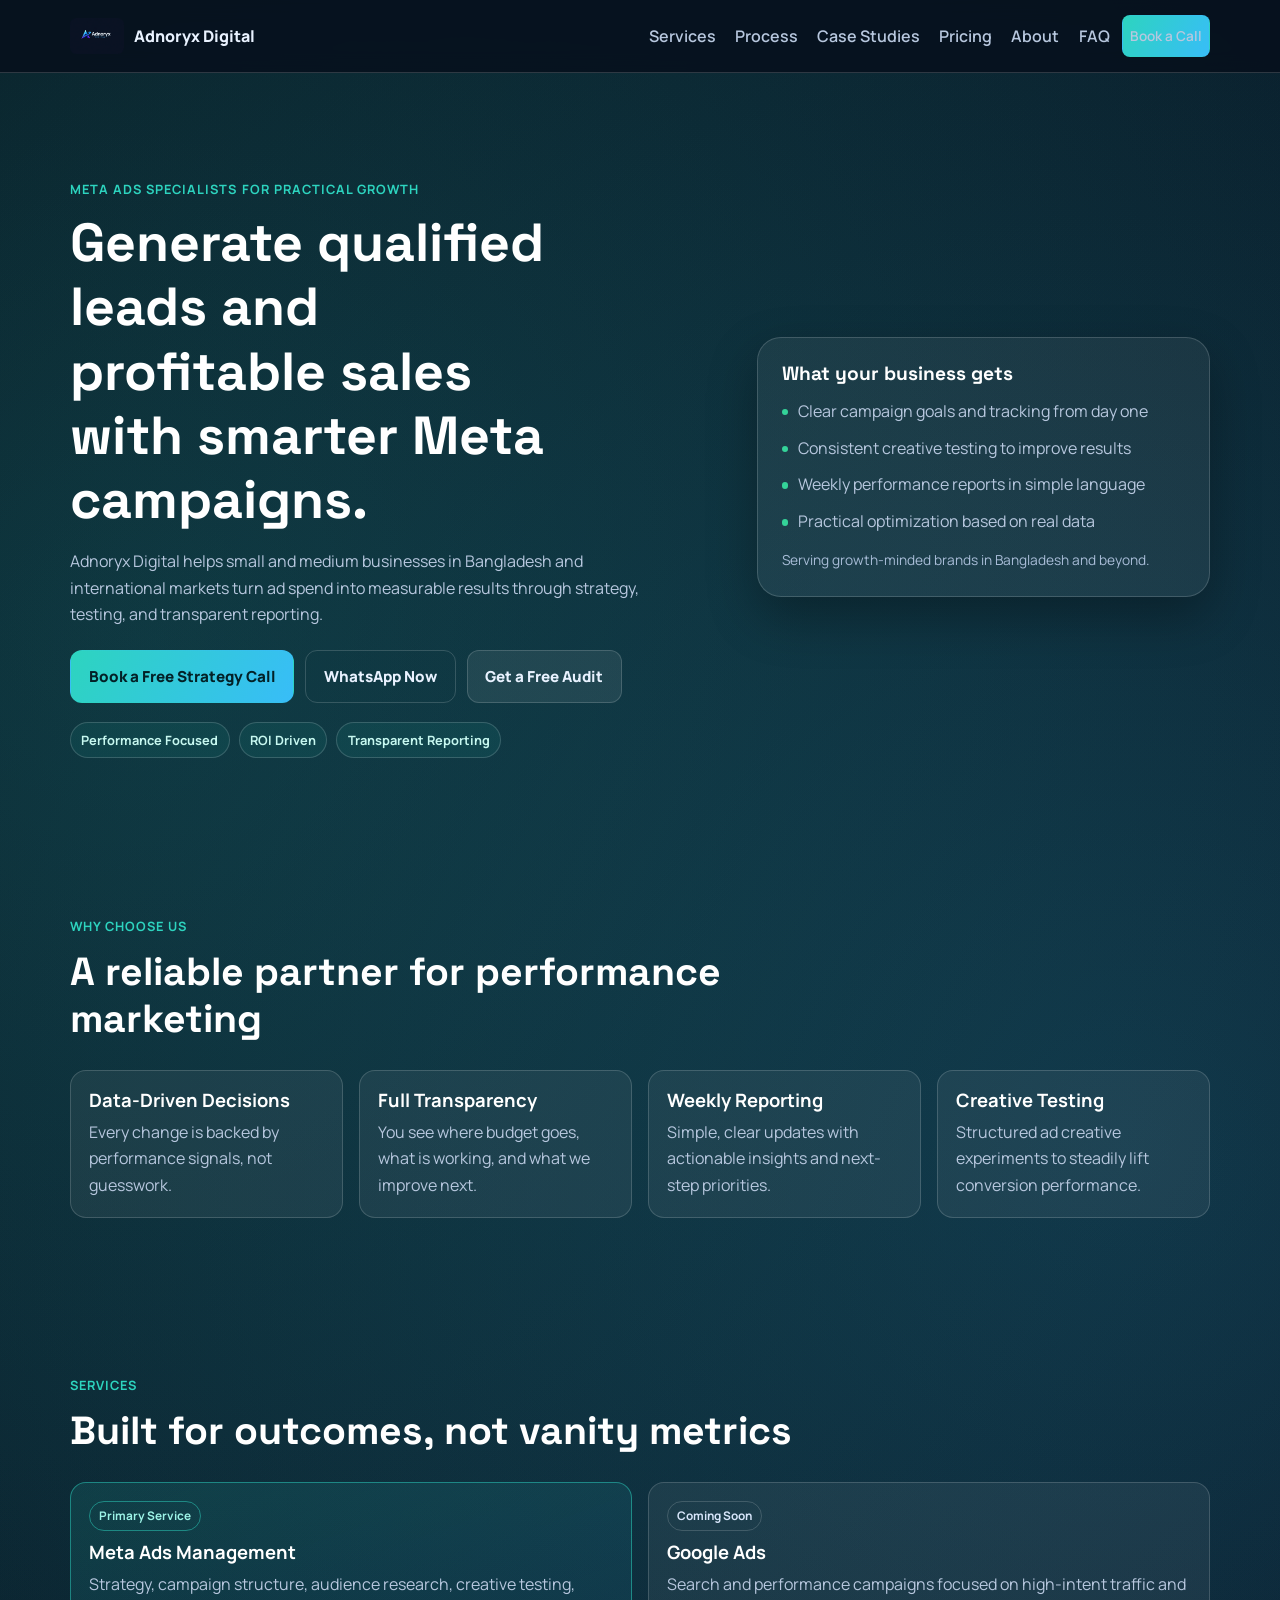
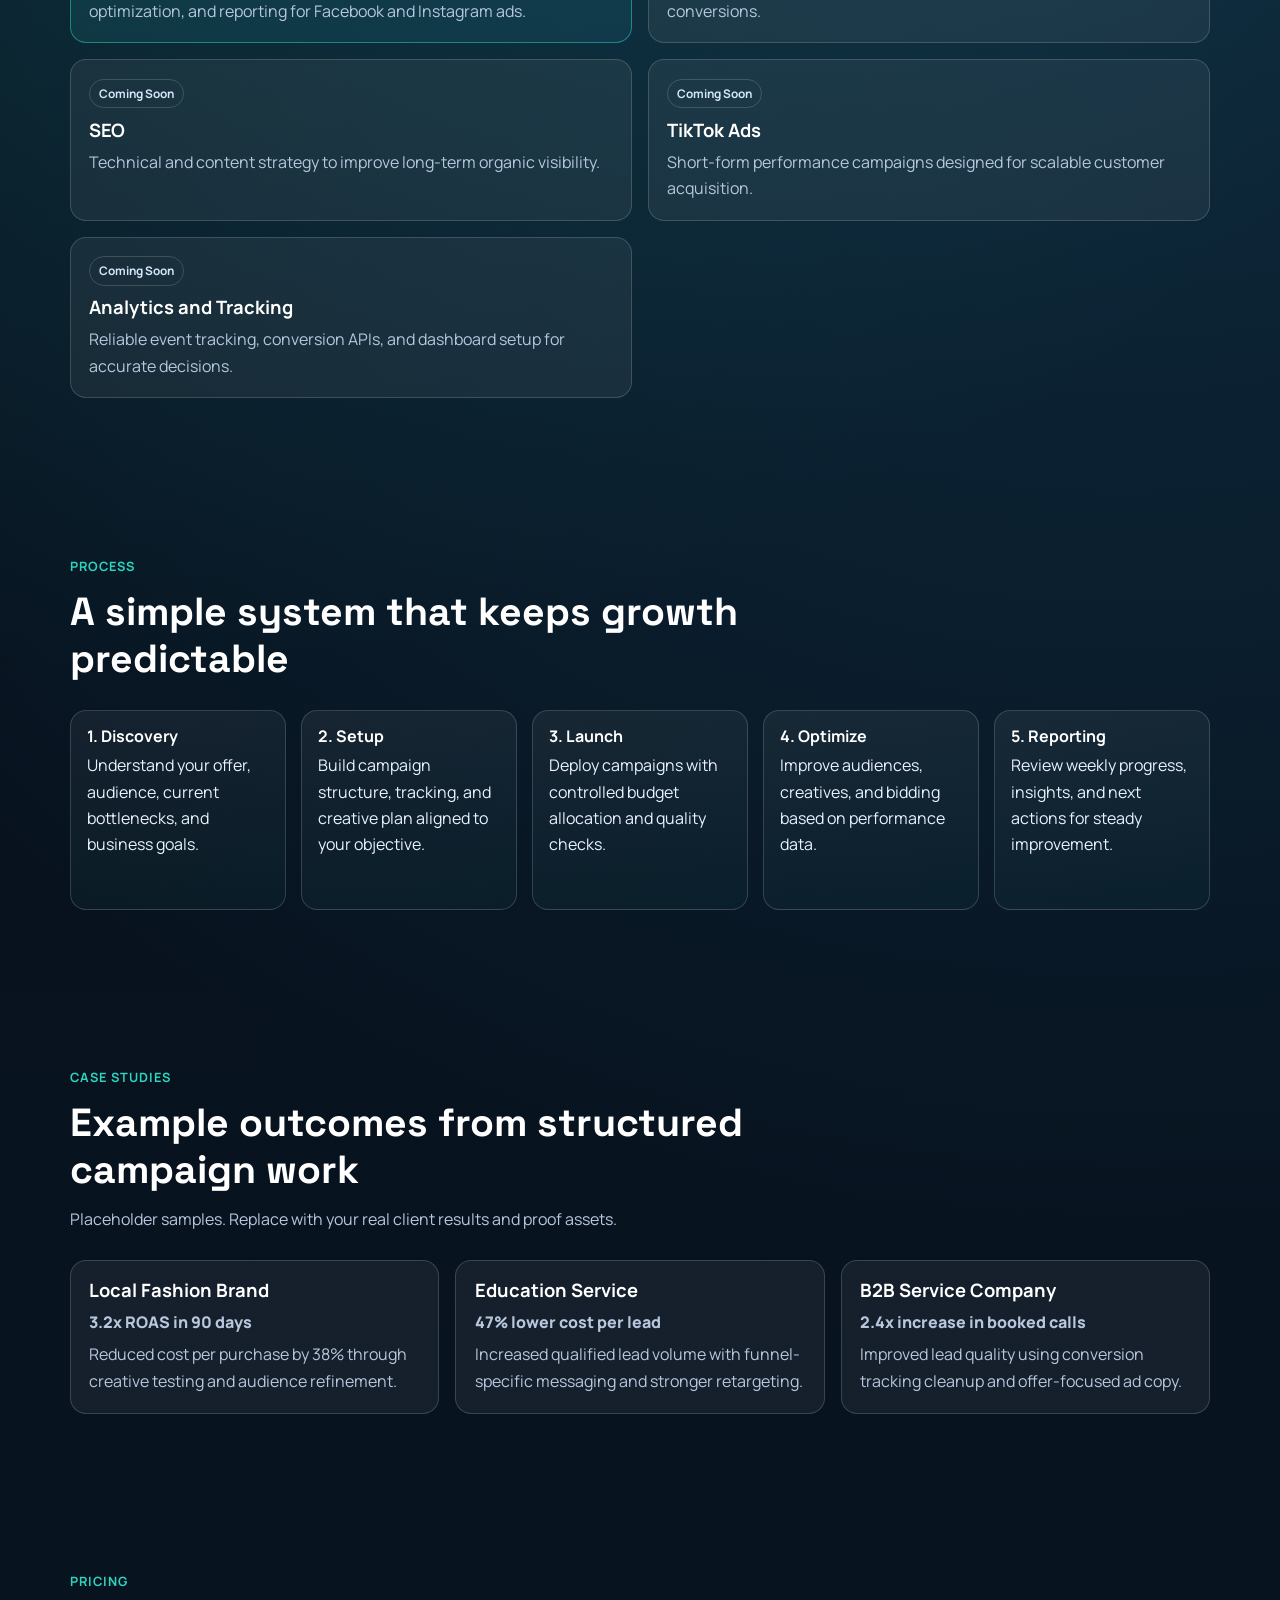
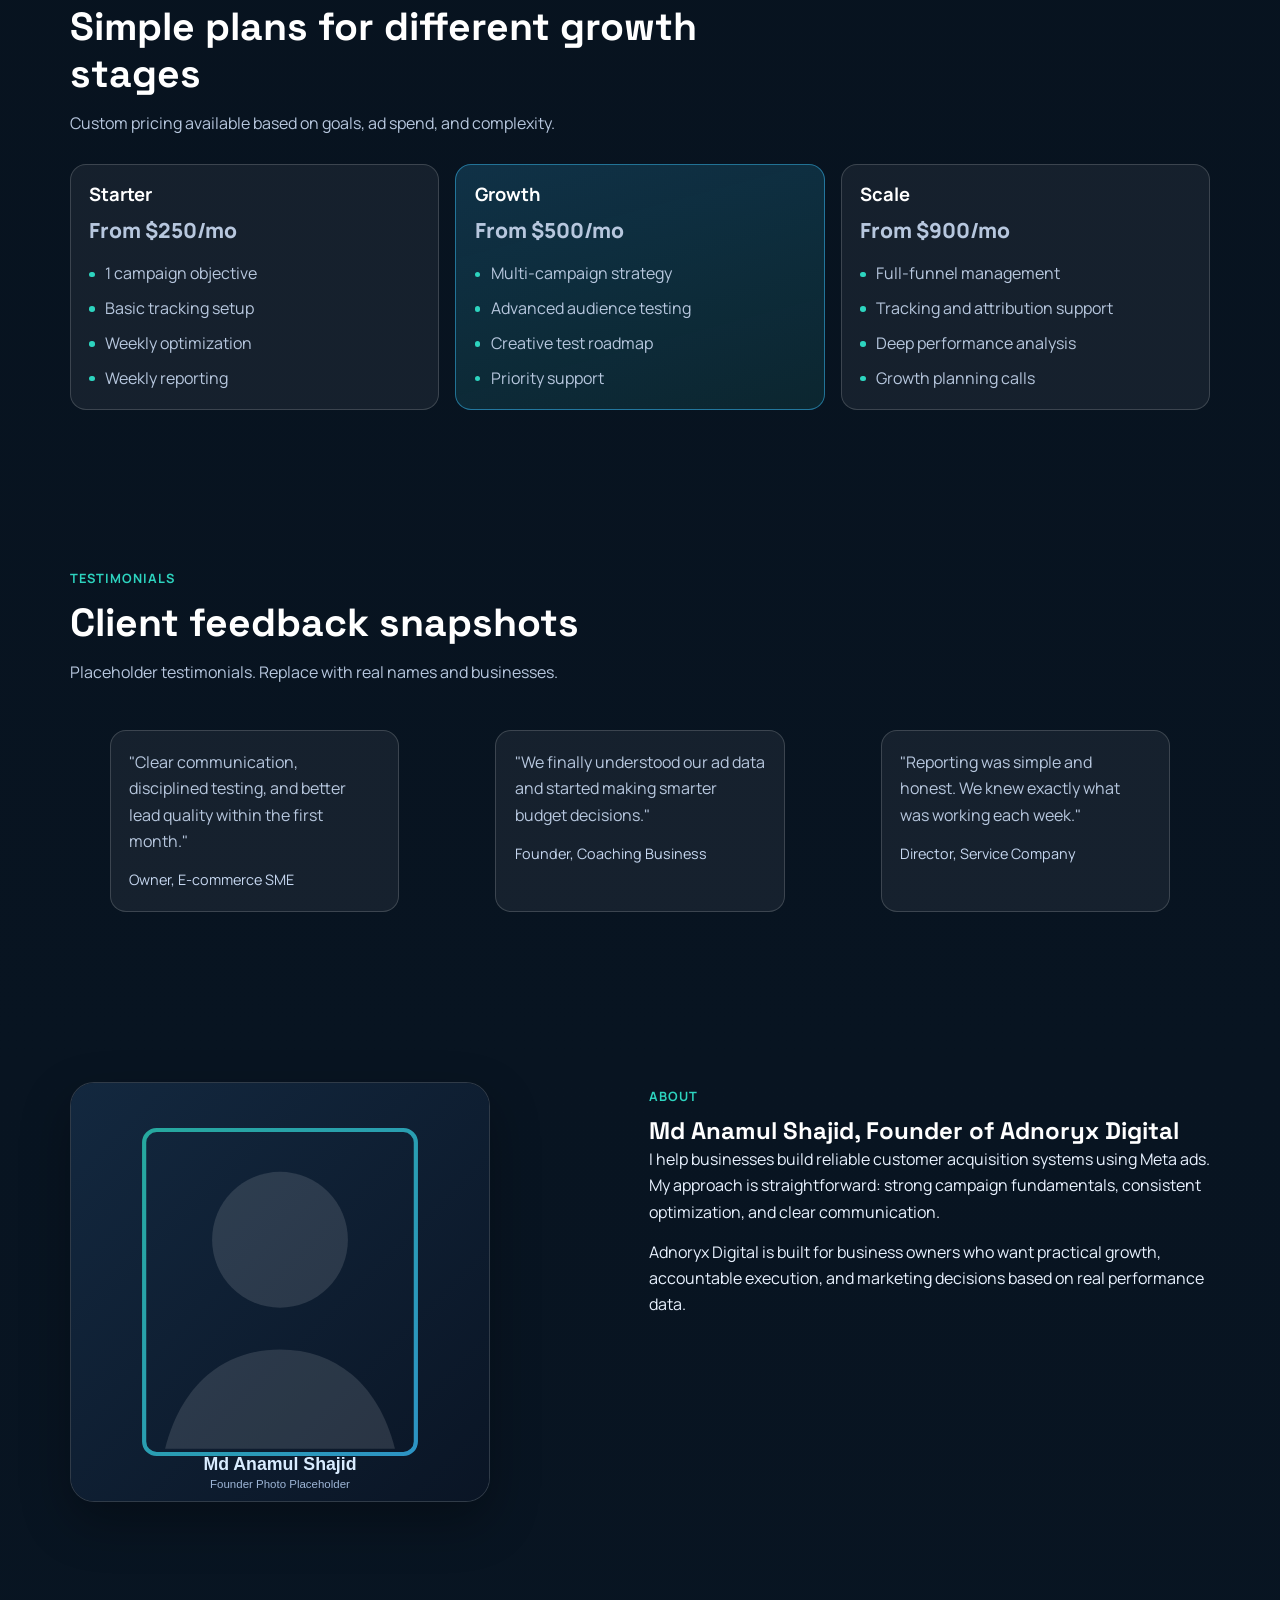
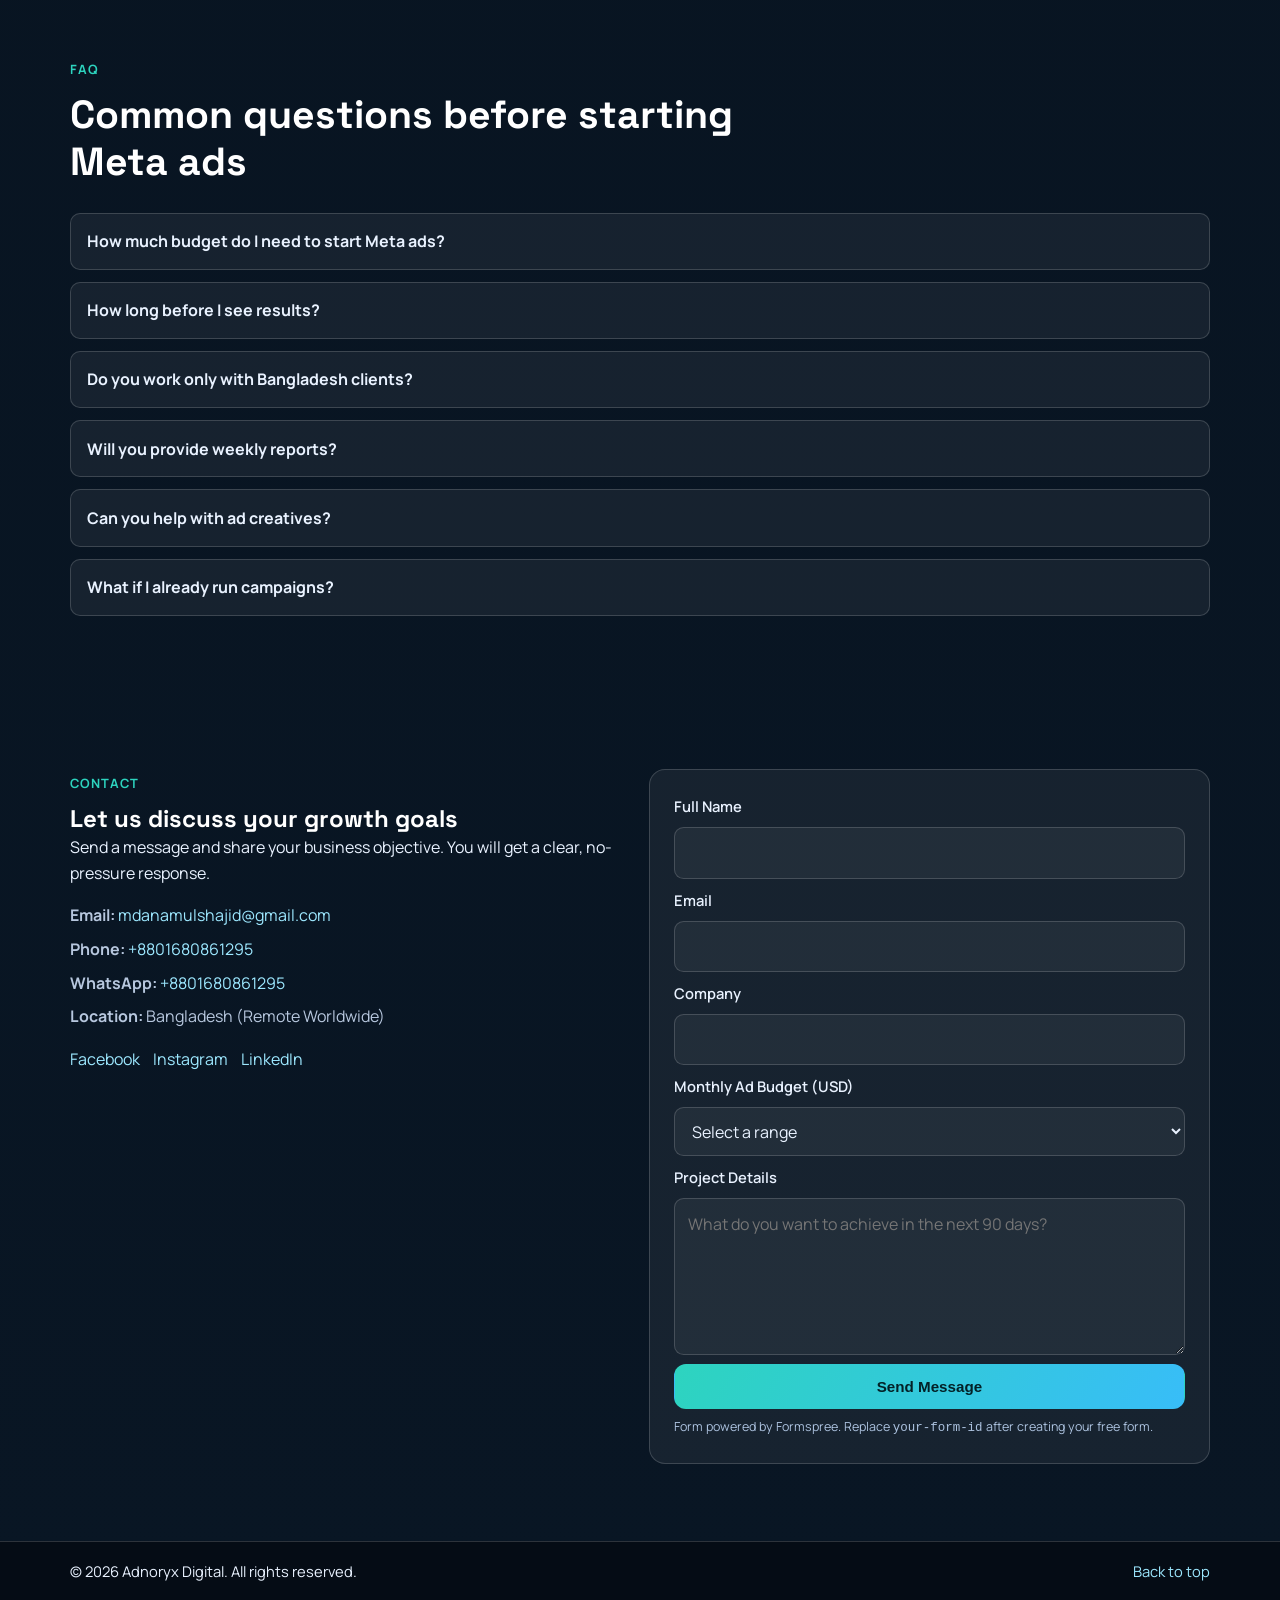
==== docs/index.html @ 858858f7 "Publish updated site in docs for GitHub Pages" ====
﻿<!doctype html>
<html lang="en">
<head>
  <meta charset="UTF-8" />
  <meta name="viewport" content="width=device-width, initial-scale=1.0" />
  <title>Adnoryx Digital | Meta Ads Agency for Leads and Sales</title>
  <meta name="description" content="Adnoryx Digital helps businesses in Bangladesh and worldwide grow with data-driven Meta ads, clear reporting, and practical growth strategy." />
  <meta name="keywords" content="Meta Ads agency, Facebook ads, Instagram ads, digital marketing Bangladesh, lead generation" />
  <meta name="author" content="Md Anamul Shajid" />
  <meta name="theme-color" content="#0f172a" />

  <link rel="canonical" href="https://your-username.github.io/adnoryx-digital/" />
  <link rel="icon" type="image/svg+xml" href="assets/favicon.svg" />
  <link rel="manifest" href="site.webmanifest" />

  <meta property="og:type" content="website" />
  <meta property="og:title" content="Adnoryx Digital | Meta Ads Agency for Leads and Sales" />
  <meta property="og:description" content="Scale your business with high-intent Meta ad campaigns, creative testing, and transparent weekly reporting." />
  <meta property="og:url" content="https://your-username.github.io/adnoryx-digital/" />
  <meta property="og:image" content="https://your-username.github.io/adnoryx-digital/assets/og-image.svg" />

  <meta name="twitter:card" content="summary_large_image" />
  <meta name="twitter:title" content="Adnoryx Digital | Meta Ads Agency" />
  <meta name="twitter:description" content="Meta ads that focus on qualified leads, better ROI, and measurable growth." />
  <meta name="twitter:image" content="https://your-username.github.io/adnoryx-digital/assets/og-image.svg" />

  <link rel="preconnect" href="https://fonts.googleapis.com" />
  <link rel="preconnect" href="https://fonts.gstatic.com" crossorigin />
  <link href="https://fonts.googleapis.com/css2?family=Manrope:wght@400;500;600;700;800&family=Space+Grotesk:wght@600;700&display=swap" rel="stylesheet" />
  <link rel="stylesheet" href="styles.css" />

  <!-- Meta Pixel placeholder: replace PIXEL_ID and uncomment.
  <script>
    !function(f,b,e,v,n,t,s)
    {if(f.fbq)return;n=f.fbq=function(){n.callMethod?
    n.callMethod.apply(n,arguments):n.queue.push(arguments)};
    if(!f._fbq)f._fbq=n;n.push=n;n.loaded=!0;n.version='2.0';
    n.queue=[];t=b.createElement(e);t.async=!0;
    t.src=v;s=b.getElementsByTagName(e)[0];
    s.parentNode.insertBefore(t,s)}(window, document,'script',
    'https://connect.facebook.net/en_US/fbevents.js');
    fbq('init', 'PIXEL_ID');
    fbq('track', 'PageView');
  </script>
  -->

  <!-- Google Analytics placeholder: replace G-XXXXXXX and uncomment.
  <script async src="https://www.googletagmanager.com/gtag/js?id=G-XXXXXXX"></script>
  <script>
    window.dataLayer = window.dataLayer || [];
    function gtag(){dataLayer.push(arguments);}
    gtag('js', new Date());
    gtag('config', 'G-XXXXXXX');
  </script>
  -->

  <script type="application/ld+json">
    {
      "@context": "https://schema.org",
      "@type": "Organization",
      "name": "Adnoryx Digital",
      "url": "https://your-username.github.io/adnoryx-digital/",
      "founder": "Md Anamul Shajid",
      "description": "Performance-focused digital marketing agency specializing in Meta ads.",
      "email": "mdanamulshajid@gmail.com",
      "telephone": "+8801680861295",
      "sameAs": [
        "https://www.facebook.com/",
        "https://www.linkedin.com/",
        "https://www.instagram.com/"
      ]
    }
  </script>
</head>
<body>
  <!-- Meta Pixel noscript placeholder
  <noscript>
    <img height="1" width="1" style="display:none" src="https://www.facebook.com/tr?id=PIXEL_ID&ev=PageView&noscript=1" alt="" />
  </noscript>
  -->

  <a class="skip-link" href="#home">Skip to main content</a>

  <header class="site-header" id="top">
    <div class="container nav-wrap">
      <a class="logo" href="#home" aria-label="Adnoryx Digital home">
        <img src="assets/adnoryx-logo.png" width="140" height="44" alt="Adnoryx Digital logo" />
        <span class="logo-text">Adnoryx Digital</span>
      </a>

      <button class="nav-toggle" aria-expanded="false" aria-controls="primary-nav" aria-label="Open navigation">
        <span></span><span></span><span></span>
      </button>

      <nav id="primary-nav" class="primary-nav" aria-label="Primary navigation">
        <a href="#services">Services</a>
        <a href="#process">Process</a>
        <a href="#case-studies">Case Studies</a>
        <a href="#pricing">Pricing</a>
        <a href="#about">About</a>
        <a href="#faq">FAQ</a>
        <a href="#contact" class="btn btn-small">Book a Call</a>
      </nav>
    </div>
  </header>

  <main id="home">
    <section class="hero section">
      <div class="container hero-grid">
        <div class="hero-content reveal">
          <p class="eyebrow">Meta Ads Specialists for Practical Growth</p>
          <h1>Generate qualified leads and profitable sales with smarter Meta campaigns.</h1>
          <p class="hero-text">
            Adnoryx Digital helps small and medium businesses in Bangladesh and international markets
            turn ad spend into measurable results through strategy, testing, and transparent reporting.
          </p>
          <div class="cta-group">
            <a href="#contact" class="btn">Book a Free Strategy Call</a>
            <a href="https://wa.me/8801680861295" target="_blank" rel="noopener" class="btn btn-outline">WhatsApp Now</a>
            <a href="#contact" class="btn btn-ghost">Get a Free Audit</a>
          </div>
          <div class="chips" aria-label="Trust badges">
            <span class="chip">Performance Focused</span>
            <span class="chip">ROI Driven</span>
            <span class="chip">Transparent Reporting</span>
          </div>
        </div>

        <aside class="hero-panel reveal" aria-label="Quick results snapshot">
          <h2>What your business gets</h2>
          <ul>
            <li>Clear campaign goals and tracking from day one</li>
            <li>Consistent creative testing to improve results</li>
            <li>Weekly performance reports in simple language</li>
            <li>Practical optimization based on real data</li>
          </ul>
          <p class="panel-note">Serving growth-minded brands in Bangladesh and beyond.</p>
        </aside>
      </div>
    </section>

    <section class="section" aria-labelledby="why-choose-heading">
      <div class="container">
        <div class="section-head reveal">
          <p class="eyebrow">Why choose us</p>
          <h2 id="why-choose-heading">A reliable partner for performance marketing</h2>
        </div>
        <div class="card-grid four">
          <article class="card reveal">
            <h3>Data-Driven Decisions</h3>
            <p>Every change is backed by performance signals, not guesswork.</p>
          </article>
          <article class="card reveal">
            <h3>Full Transparency</h3>
            <p>You see where budget goes, what is working, and what we improve next.</p>
          </article>
          <article class="card reveal">
            <h3>Weekly Reporting</h3>
            <p>Simple, clear updates with actionable insights and next-step priorities.</p>
          </article>
          <article class="card reveal">
            <h3>Creative Testing</h3>
            <p>Structured ad creative experiments to steadily lift conversion performance.</p>
          </article>
        </div>
      </div>
    </section>

    <section class="section" id="services" aria-labelledby="services-heading">
      <div class="container">
        <div class="section-head reveal">
          <p class="eyebrow">Services</p>
          <h2 id="services-heading">Built for outcomes, not vanity metrics</h2>
        </div>
        <div class="card-grid">
          <article class="card feature reveal">
            <span class="tag">Primary Service</span>
            <h3>Meta Ads Management</h3>
            <p>Strategy, campaign structure, audience research, creative testing, optimization, and reporting for Facebook and Instagram ads.</p>
          </article>
          <article class="card reveal">
            <span class="tag tag-muted">Coming Soon</span>
            <h3>Google Ads</h3>
            <p>Search and performance campaigns focused on high-intent traffic and conversions.</p>
          </article>
          <article class="card reveal">
            <span class="tag tag-muted">Coming Soon</span>
            <h3>SEO</h3>
            <p>Technical and content strategy to improve long-term organic visibility.</p>
          </article>
          <article class="card reveal">
            <span class="tag tag-muted">Coming Soon</span>
            <h3>TikTok Ads</h3>
            <p>Short-form performance campaigns designed for scalable customer acquisition.</p>
          </article>
          <article class="card reveal">
            <span class="tag tag-muted">Coming Soon</span>
            <h3>Analytics and Tracking</h3>
            <p>Reliable event tracking, conversion APIs, and dashboard setup for accurate decisions.</p>
          </article>
        </div>
      </div>
    </section>

    <section class="section" id="process" aria-labelledby="process-heading">
      <div class="container">
        <div class="section-head reveal">
          <p class="eyebrow">Process</p>
          <h2 id="process-heading">A simple system that keeps growth predictable</h2>
        </div>
        <ol class="process-list">
          <li class="process-item reveal">
            <h3>1. Discovery</h3>
            <p>Understand your offer, audience, current bottlenecks, and business goals.</p>
          </li>
          <li class="process-item reveal">
            <h3>2. Setup</h3>
            <p>Build campaign structure, tracking, and creative plan aligned to your objective.</p>
          </li>
          <li class="process-item reveal">
            <h3>3. Launch</h3>
            <p>Deploy campaigns with controlled budget allocation and quality checks.</p>
          </li>
          <li class="process-item reveal">
            <h3>4. Optimize</h3>
            <p>Improve audiences, creatives, and bidding based on performance data.</p>
          </li>
          <li class="process-item reveal">
            <h3>5. Reporting</h3>
            <p>Review weekly progress, insights, and next actions for steady improvement.</p>
          </li>
        </ol>
      </div>
    </section>

    <section class="section" id="case-studies" aria-labelledby="case-studies-heading">
      <div class="container">
        <div class="section-head reveal">
          <p class="eyebrow">Case Studies</p>
          <h2 id="case-studies-heading">Example outcomes from structured campaign work</h2>
          <p class="muted">Placeholder samples. Replace with your real client results and proof assets.</p>
        </div>
        <div class="card-grid three">
          <article class="card reveal">
            <h3>Local Fashion Brand</h3>
            <p class="metric">3.2x ROAS in 90 days</p>
            <p>Reduced cost per purchase by 38% through creative testing and audience refinement.</p>
          </article>
          <article class="card reveal">
            <h3>Education Service</h3>
            <p class="metric">47% lower cost per lead</p>
            <p>Increased qualified lead volume with funnel-specific messaging and stronger retargeting.</p>
          </article>
          <article class="card reveal">
            <h3>B2B Service Company</h3>
            <p class="metric">2.4x increase in booked calls</p>
            <p>Improved lead quality using conversion tracking cleanup and offer-focused ad copy.</p>
          </article>
        </div>
      </div>
    </section>

    <section class="section" id="pricing" aria-labelledby="pricing-heading">
      <div class="container">
        <div class="section-head reveal">
          <p class="eyebrow">Pricing</p>
          <h2 id="pricing-heading">Simple plans for different growth stages</h2>
          <p class="muted">Custom pricing available based on goals, ad spend, and complexity.</p>
        </div>
        <div class="card-grid three">
          <article class="card pricing reveal">
            <h3>Starter</h3>
            <p class="price">From $250/mo</p>
            <ul>
              <li>1 campaign objective</li>
              <li>Basic tracking setup</li>
              <li>Weekly optimization</li>
              <li>Weekly reporting</li>
            </ul>
          </article>
          <article class="card pricing featured reveal">
            <h3>Growth</h3>
            <p class="price">From $500/mo</p>
            <ul>
              <li>Multi-campaign strategy</li>
              <li>Advanced audience testing</li>
              <li>Creative test roadmap</li>
              <li>Priority support</li>
            </ul>
          </article>
          <article class="card pricing reveal">
            <h3>Scale</h3>
            <p class="price">From $900/mo</p>
            <ul>
              <li>Full-funnel management</li>
              <li>Tracking and attribution support</li>
              <li>Deep performance analysis</li>
              <li>Growth planning calls</li>
            </ul>
          </article>
        </div>
      </div>
    </section>

    <section class="section" aria-labelledby="testimonials-heading">
      <div class="container">
        <div class="section-head reveal">
          <p class="eyebrow">Testimonials</p>
          <h2 id="testimonials-heading">Client feedback snapshots</h2>
          <p class="muted">Placeholder testimonials. Replace with real names and businesses.</p>
        </div>
        <div class="card-grid three">
          <blockquote class="card reveal quote">
            <p>"Clear communication, disciplined testing, and better lead quality within the first month."</p>
            <cite>Owner, E-commerce SME</cite>
          </blockquote>
          <blockquote class="card reveal quote">
            <p>"We finally understood our ad data and started making smarter budget decisions."</p>
            <cite>Founder, Coaching Business</cite>
          </blockquote>
          <blockquote class="card reveal quote">
            <p>"Reporting was simple and honest. We knew exactly what was working each week."</p>
            <cite>Director, Service Company</cite>
          </blockquote>
        </div>
      </div>
    </section>

    <section class="section" id="about" aria-labelledby="about-heading">
      <div class="container about-grid">
        <div class="about-image reveal">
          <img src="assets/founder-placeholder.svg" width="420" height="420" loading="lazy" alt="Photo placeholder for Md Anamul Shajid" />
        </div>
        <div class="about-content reveal">
          <p class="eyebrow">About</p>
          <h2 id="about-heading">Md Anamul Shajid, Founder of Adnoryx Digital</h2>
          <p>
            I help businesses build reliable customer acquisition systems using Meta ads. My approach is straightforward:
            strong campaign fundamentals, consistent optimization, and clear communication.
          </p>
          <p>
            Adnoryx Digital is built for business owners who want practical growth, accountable execution,
            and marketing decisions based on real performance data.
          </p>
        </div>
      </div>
    </section>

    <section class="section" id="faq" aria-labelledby="faq-heading">
      <div class="container">
        <div class="section-head reveal">
          <p class="eyebrow">FAQ</p>
          <h2 id="faq-heading">Common questions before starting Meta ads</h2>
        </div>
        <div class="faq-list">
          <details class="faq-item reveal">
            <summary>How much budget do I need to start Meta ads?</summary>
            <p>Many businesses start with $300 to $1,000 per month in ad spend. The right budget depends on your market, goal, and funnel quality.</p>
          </details>
          <details class="faq-item reveal">
            <summary>How long before I see results?</summary>
            <p>You can see early performance signals within the first 2 to 4 weeks. Stronger, more stable results usually build over 60 to 90 days.</p>
          </details>
          <details class="faq-item reveal">
            <summary>Do you work only with Bangladesh clients?</summary>
            <p>No. We support both Bangladesh-based businesses and international clients with remote collaboration.</p>
          </details>
          <details class="faq-item reveal">
            <summary>Will you provide weekly reports?</summary>
            <p>Yes. You receive weekly updates with KPI trends, insights, and next actions in simple language.</p>
          </details>
          <details class="faq-item reveal">
            <summary>Can you help with ad creatives?</summary>
            <p>Yes. We provide creative direction, test plans, and messaging guidance to improve conversion performance.</p>
          </details>
          <details class="faq-item reveal">
            <summary>What if I already run campaigns?</summary>
            <p>We can audit your current account, identify waste, and improve structure, tracking, and optimization workflow.</p>
          </details>
        </div>
      </div>
    </section>

    <section class="section" id="contact" aria-labelledby="contact-heading">
      <div class="container contact-grid">
        <div class="contact-info reveal">
          <p class="eyebrow">Contact</p>
          <h2 id="contact-heading">Let us discuss your growth goals</h2>
          <p>Send a message and share your business objective. You will get a clear, no-pressure response.</p>

          <ul class="contact-list">
            <li><strong>Email:</strong> <a href="mailto:mdanamulshajid@gmail.com">mdanamulshajid@gmail.com</a></li>
            <li><strong>Phone:</strong> <a href="tel:+8801680861295">+8801680861295</a></li>
            <li><strong>WhatsApp:</strong> <a href="https://wa.me/8801680861295" target="_blank" rel="noopener">+8801680861295</a></li>
            <li><strong>Location:</strong> Bangladesh (Remote Worldwide)</li>
          </ul>

          <div class="social-links" aria-label="Social links">
            <a href="https://www.facebook.com/" target="_blank" rel="noopener">Facebook</a>
            <a href="https://www.instagram.com/" target="_blank" rel="noopener">Instagram</a>
            <a href="https://www.linkedin.com/" target="_blank" rel="noopener">LinkedIn</a>
          </div>
        </div>

        <form class="contact-form reveal" action="https://formspree.io/f/your-form-id" method="POST">
          <input type="hidden" name="_subject" value="New lead from Adnoryx Digital website" />
          <label for="name">Full Name</label>
          <input id="name" name="name" type="text" required />

          <label for="email">Email</label>
          <input id="email" name="email" type="email" required />

          <label for="company">Company</label>
          <input id="company" name="company" type="text" />

          <label for="budget">Monthly Ad Budget (USD)</label>
          <select id="budget" name="budget" required>
            <option value="" selected disabled>Select a range</option>
            <option>Under $500</option>
            <option>$500 - $2,000</option>
            <option>$2,000 - $5,000</option>
            <option>$5,000+</option>
          </select>

          <label for="message">Project Details</label>
          <textarea id="message" name="message" rows="5" placeholder="What do you want to achieve in the next 90 days?" required></textarea>

          <button type="submit" class="btn">Send Message</button>
          <p class="form-note">Form powered by Formspree. Replace <code>your-form-id</code> after creating your free form.</p>
        </form>
      </div>
    </section>
  </main>

  <footer class="site-footer">
    <div class="container footer-wrap">
      <p>&copy; <span id="year"></span> Adnoryx Digital. All rights reserved.</p>
      <a href="#top" class="back-to-top">Back to top</a>
    </div>
  </footer>

  <script src="script.js"></script>
</body>
</html>
---- docs/styles.css ----
﻿:root {
  --bg: #07121f;
  --bg-soft: #0d1f34;
  --surface: rgba(255, 255, 255, 0.06);
  --surface-strong: rgba(255, 255, 255, 0.1);
  --text: #e9f2ff;
  --muted: #b7c7de;
  --heading: #ffffff;
  --accent: #2dd4bf;
  --accent-2: #38bdf8;
  --line: rgba(255, 255, 255, 0.16);
  --success: #34d399;
  --shadow: 0 20px 50px rgba(0, 0, 0, 0.3);
  --radius-sm: 10px;
  --radius-md: 16px;
  --radius-lg: 24px;
  --container: 1140px;
}

* {
  box-sizing: border-box;
}

html {
  scroll-behavior: smooth;
}

body {
  margin: 0;
  font-family: "Manrope", sans-serif;
  background:
    radial-gradient(circle at 12% 10%, rgba(45, 212, 191, 0.16), transparent 28%),
    radial-gradient(circle at 88% 18%, rgba(56, 189, 248, 0.18), transparent 32%),
    linear-gradient(180deg, #06101b 0%, #091624 100%);
  color: var(--text);
  line-height: 1.65;
}

img {
  max-width: 100%;
  height: auto;
  display: block;
}

a {
  color: inherit;
  text-decoration: none;
}

p {
  margin: 0;
}

h1,
h2,
h3 {
  margin: 0;
  color: var(--heading);
  line-height: 1.2;
}

h1,
h2 {
  font-family: "Space Grotesk", sans-serif;
}

ul,
ol {
  margin: 0;
  padding: 0;
}

.container {
  width: min(100% - 2rem, var(--container));
  margin-inline: auto;
}

.section {
  padding: clamp(3.5rem, 6vw, 6rem) 0;
}

.section-head {
  max-width: 760px;
  margin-bottom: 1.75rem;
}

.section-head h2 {
  font-size: clamp(1.6rem, 3.8vw, 2.45rem);
}

.eyebrow {
  display: inline-block;
  margin-bottom: 0.65rem;
  letter-spacing: 0.08em;
  text-transform: uppercase;
  font-size: 0.8rem;
  color: var(--accent);
  font-weight: 700;
}

.muted {
  color: var(--muted);
  margin-top: 0.8rem;
}

.skip-link {
  position: absolute;
  left: -9999px;
  top: auto;
  width: 1px;
  height: 1px;
  overflow: hidden;
}

.skip-link:focus {
  left: 1rem;
  top: 1rem;
  width: auto;
  height: auto;
  z-index: 1000;
  padding: 0.6rem 0.9rem;
  border-radius: 0.5rem;
  background: #fff;
  color: #000;
}

.site-header {
  position: sticky;
  top: 0;
  z-index: 60;
  backdrop-filter: blur(10px);
  border-bottom: 1px solid var(--line);
  background: rgba(6, 16, 28, 0.86);
}

.nav-wrap {
  display: flex;
  align-items: center;
  justify-content: space-between;
  min-height: 72px;
  gap: 1rem;
}

.logo {
  display: inline-flex;
  align-items: center;
  gap: 0.6rem;
  font-weight: 800;
  font-size: 1rem;
}

.logo img {
  width: auto;
  height: 36px;
  object-fit: contain;
  border-radius: 0.4rem;
}

.logo-text {
  font-weight: 800;
}

.primary-nav {
  position: absolute;
  left: 0;
  right: 0;
  top: 72px;
  background: rgba(7, 18, 31, 0.98);
  border-bottom: 1px solid var(--line);
  padding: 0.8rem 1rem 1.1rem;
  display: grid;
  gap: 0.2rem;
  visibility: hidden;
  opacity: 0;
  pointer-events: none;
  transform: translateY(-8px);
  transition: 0.2s ease;
}

.primary-nav.is-open {
  visibility: visible;
  opacity: 1;
  pointer-events: auto;
  transform: translateY(0);
}

.primary-nav a {
  padding: 0.55rem 0.45rem;
  color: var(--muted);
  border-radius: 0.5rem;
  font-weight: 600;
}

.primary-nav a:hover,
.primary-nav a:focus-visible {
  color: var(--text);
  background: rgba(255, 255, 255, 0.08);
}

.nav-toggle {
  width: 42px;
  height: 42px;
  border-radius: 50%;
  border: 1px solid var(--line);
  background: transparent;
  display: grid;
  place-items: center;
  cursor: pointer;
  padding: 0;
}

.nav-toggle span {
  display: block;
  width: 18px;
  height: 2px;
  border-radius: 999px;
  background: var(--text);
}

.nav-toggle span + span {
  margin-top: 3px;
}

.hero {
  padding-top: clamp(4.2rem, 8vw, 7rem);
}

.hero-grid {
  display: grid;
  gap: 1.25rem;
}

.hero-content h1 {
  font-size: clamp(2rem, 7vw, 3.35rem);
  max-width: 14ch;
}

.hero-text {
  margin-top: 1rem;
  color: var(--muted);
  max-width: 60ch;
}

.cta-group {
  margin-top: 1.4rem;
  display: flex;
  flex-wrap: wrap;
  gap: 0.7rem;
}

.btn {
  display: inline-flex;
  align-items: center;
  justify-content: center;
  padding: 0.8rem 1.1rem;
  border-radius: 0.75rem;
  border: 1px solid transparent;
  background: linear-gradient(120deg, var(--accent), var(--accent-2));
  color: #032127;
  font-weight: 800;
  font-size: 0.95rem;
  transition: 0.2s ease;
}

.btn:hover,
.btn:focus-visible {
  transform: translateY(-1px);
  box-shadow: 0 8px 18px rgba(56, 189, 248, 0.2);
}

.btn-outline {
  color: var(--text);
  background: transparent;
  border-color: var(--line);
}

.btn-ghost {
  background: rgba(255, 255, 255, 0.08);
  color: var(--text);
  border-color: var(--line);
}

.btn-small {
  padding: 0.5rem 0.8rem;
  font-size: 0.85rem;
}

.chips {
  margin-top: 1.2rem;
  display: flex;
  flex-wrap: wrap;
  gap: 0.55rem;
}

.chip {
  display: inline-flex;
  align-items: center;
  padding: 0.42rem 0.65rem;
  border-radius: 999px;
  border: 1px solid var(--line);
  color: #c7f8f0;
  font-size: 0.8rem;
  font-weight: 700;
  background: rgba(45, 212, 191, 0.08);
}

.hero-panel {
  border: 1px solid var(--line);
  border-radius: var(--radius-lg);
  background: var(--surface);
  padding: 1.35rem;
  box-shadow: var(--shadow);
}

.hero-panel h2 {
  font-size: 1.2rem;
}

.hero-panel ul {
  margin-top: 0.8rem;
  display: grid;
  gap: 0.65rem;
}

.hero-panel li {
  list-style: none;
  position: relative;
  padding-left: 1rem;
  color: var(--muted);
}

.hero-panel li::before {
  content: "";
  position: absolute;
  left: 0;
  top: 0.68rem;
  width: 0.4rem;
  height: 0.4rem;
  border-radius: 50%;
  background: var(--success);
}

.panel-note {
  margin-top: 0.9rem;
  font-size: 0.86rem;
  color: #a9bdd8;
}

.card-grid {
  display: grid;
  gap: 1rem;
}

.card {
  border: 1px solid var(--line);
  border-radius: var(--radius-md);
  padding: 1.15rem;
  background: var(--surface);
}

.card h3 {
  font-size: 1.15rem;
  margin-bottom: 0.5rem;
}

.card p {
  color: var(--muted);
}

.feature {
  border-color: rgba(45, 212, 191, 0.5);
  background: linear-gradient(160deg, rgba(45, 212, 191, 0.12), rgba(56, 189, 248, 0.08));
}

.tag {
  display: inline-block;
  margin-bottom: 0.65rem;
  padding: 0.25rem 0.55rem;
  border-radius: 999px;
  border: 1px solid rgba(45, 212, 191, 0.5);
  color: #9df4e7;
  font-size: 0.74rem;
  font-weight: 700;
}

.tag-muted {
  border-color: var(--line);
  color: #d8e6fb;
}

.process-list {
  list-style: none;
  display: grid;
  gap: 0.95rem;
}

.process-item {
  border: 1px solid var(--line);
  border-radius: var(--radius-md);
  padding: 1rem;
  background: linear-gradient(170deg, rgba(255, 255, 255, 0.06), rgba(45, 212, 191, 0.04));
}

.process-item h3 {
  font-size: 1rem;
  margin-bottom: 0.4rem;
}

.metric {
  color: #8ef7ce;
  font-weight: 800;
  margin-bottom: 0.35rem;
}

.pricing ul {
  margin-top: 0.8rem;
  display: grid;
  gap: 0.52rem;
}

.pricing li {
  list-style: none;
  position: relative;
  padding-left: 1rem;
  color: var(--muted);
}

.pricing li::before {
  content: "";
  position: absolute;
  width: 0.35rem;
  height: 0.35rem;
  border-radius: 50%;
  background: var(--accent);
  left: 0;
  top: 0.7rem;
}

.price {
  font-size: 1.3rem;
  font-weight: 800;
  color: #dffdf8;
}

.featured {
  border-color: rgba(56, 189, 248, 0.5);
  background: linear-gradient(165deg, rgba(56, 189, 248, 0.18), rgba(45, 212, 191, 0.1));
}

.quote p {
  font-size: 1rem;
}

.quote cite {
  display: inline-block;
  margin-top: 0.85rem;
  color: #c5d6ef;
  font-style: normal;
  font-size: 0.9rem;
}

.about-grid,
.contact-grid {
  display: grid;
  gap: 1.1rem;
}

.about-image img {
  width: min(100%, 420px);
  border: 1px solid var(--line);
  border-radius: var(--radius-lg);
  box-shadow: var(--shadow);
  background: #081525;
}

.about-content p + p {
  margin-top: 0.85rem;
}

.faq-list {
  display: grid;
  gap: 0.75rem;
}

.faq-item {
  border: 1px solid var(--line);
  border-radius: var(--radius-sm);
  padding: 0.9rem 1rem;
  background: var(--surface);
}

.faq-item summary {
  cursor: pointer;
  font-weight: 700;
  list-style: none;
}

.faq-item summary::-webkit-details-marker {
  display: none;
}

.faq-item p {
  margin-top: 0.55rem;
  color: var(--muted);
}

.contact-list {
  margin-top: 1rem;
  display: grid;
  gap: 0.45rem;
}

.contact-list li {
  list-style: none;
  color: var(--muted);
}

.contact-list a,
.social-links a {
  color: #9de8ff;
}

.social-links {
  margin-top: 1rem;
  display: flex;
  flex-wrap: wrap;
  gap: 0.8rem;
}

.contact-form {
  border: 1px solid var(--line);
  border-radius: var(--radius-md);
  background: var(--surface);
  padding: 1rem;
  display: grid;
  gap: 0.55rem;
}

.contact-form label {
  font-weight: 600;
  font-size: 0.92rem;
}

.contact-form input,
.contact-form select,
.contact-form textarea {
  border: 1px solid var(--line);
  border-radius: 0.6rem;
  padding: 0.72rem 0.8rem;
  font: inherit;
  color: var(--text);
  background: rgba(255, 255, 255, 0.05);
}

.contact-form input:focus,
.contact-form select:focus,
.contact-form textarea:focus {
  outline: 2px solid rgba(45, 212, 191, 0.4);
  outline-offset: 1px;
}

.form-note {
  font-size: 0.78rem;
  color: #acc2df;
}

.site-footer {
  border-top: 1px solid var(--line);
  padding: 1.1rem 0;
  background: rgba(5, 11, 20, 0.88);
}

.footer-wrap {
  display: flex;
  justify-content: space-between;
  align-items: center;
  gap: 1rem;
  font-size: 0.92rem;
}

.back-to-top {
  color: #9de8ff;
}

.reveal {
  opacity: 0;
  transform: translateY(16px);
  transition: opacity 0.6s ease, transform 0.6s ease;
}

.reveal.is-visible {
  opacity: 1;
  transform: none;
}

@media (min-width: 700px) {
  .card-grid {
    grid-template-columns: repeat(2, minmax(0, 1fr));
  }

  .card-grid.three {
    grid-template-columns: repeat(3, minmax(0, 1fr));
  }

  .card-grid.four {
    grid-template-columns: repeat(2, minmax(0, 1fr));
  }

  .process-list {
    grid-template-columns: repeat(2, minmax(0, 1fr));
  }

  .hero-panel,
  .contact-form {
    padding: 1.5rem;
  }
}

@media (min-width: 960px) {
  .nav-toggle {
    display: none;
  }

  .primary-nav {
    position: static;
    visibility: visible;
    opacity: 1;
    pointer-events: auto;
    transform: none;
    display: flex;
    align-items: center;
    gap: 0.3rem;
    border: 0;
    background: transparent;
    padding: 0;
  }

  .hero-grid {
    grid-template-columns: 1.25fr 0.85fr;
    align-items: center;
  }

  .about-grid,
  .contact-grid {
    grid-template-columns: 1fr 1fr;
    align-items: start;
  }

  .card-grid.four {
    grid-template-columns: repeat(4, minmax(0, 1fr));
  }

  .process-list {
    grid-template-columns: repeat(5, minmax(0, 1fr));
  }

  .process-item {
    min-height: 200px;
  }
}

@media (prefers-reduced-motion: reduce) {
  html {
    scroll-behavior: auto;
  }

  .reveal {
    opacity: 1;
    transform: none;
    transition: none;
  }

  .btn,
  .primary-nav,
  .nav-toggle {
    transition: none;
  }
}
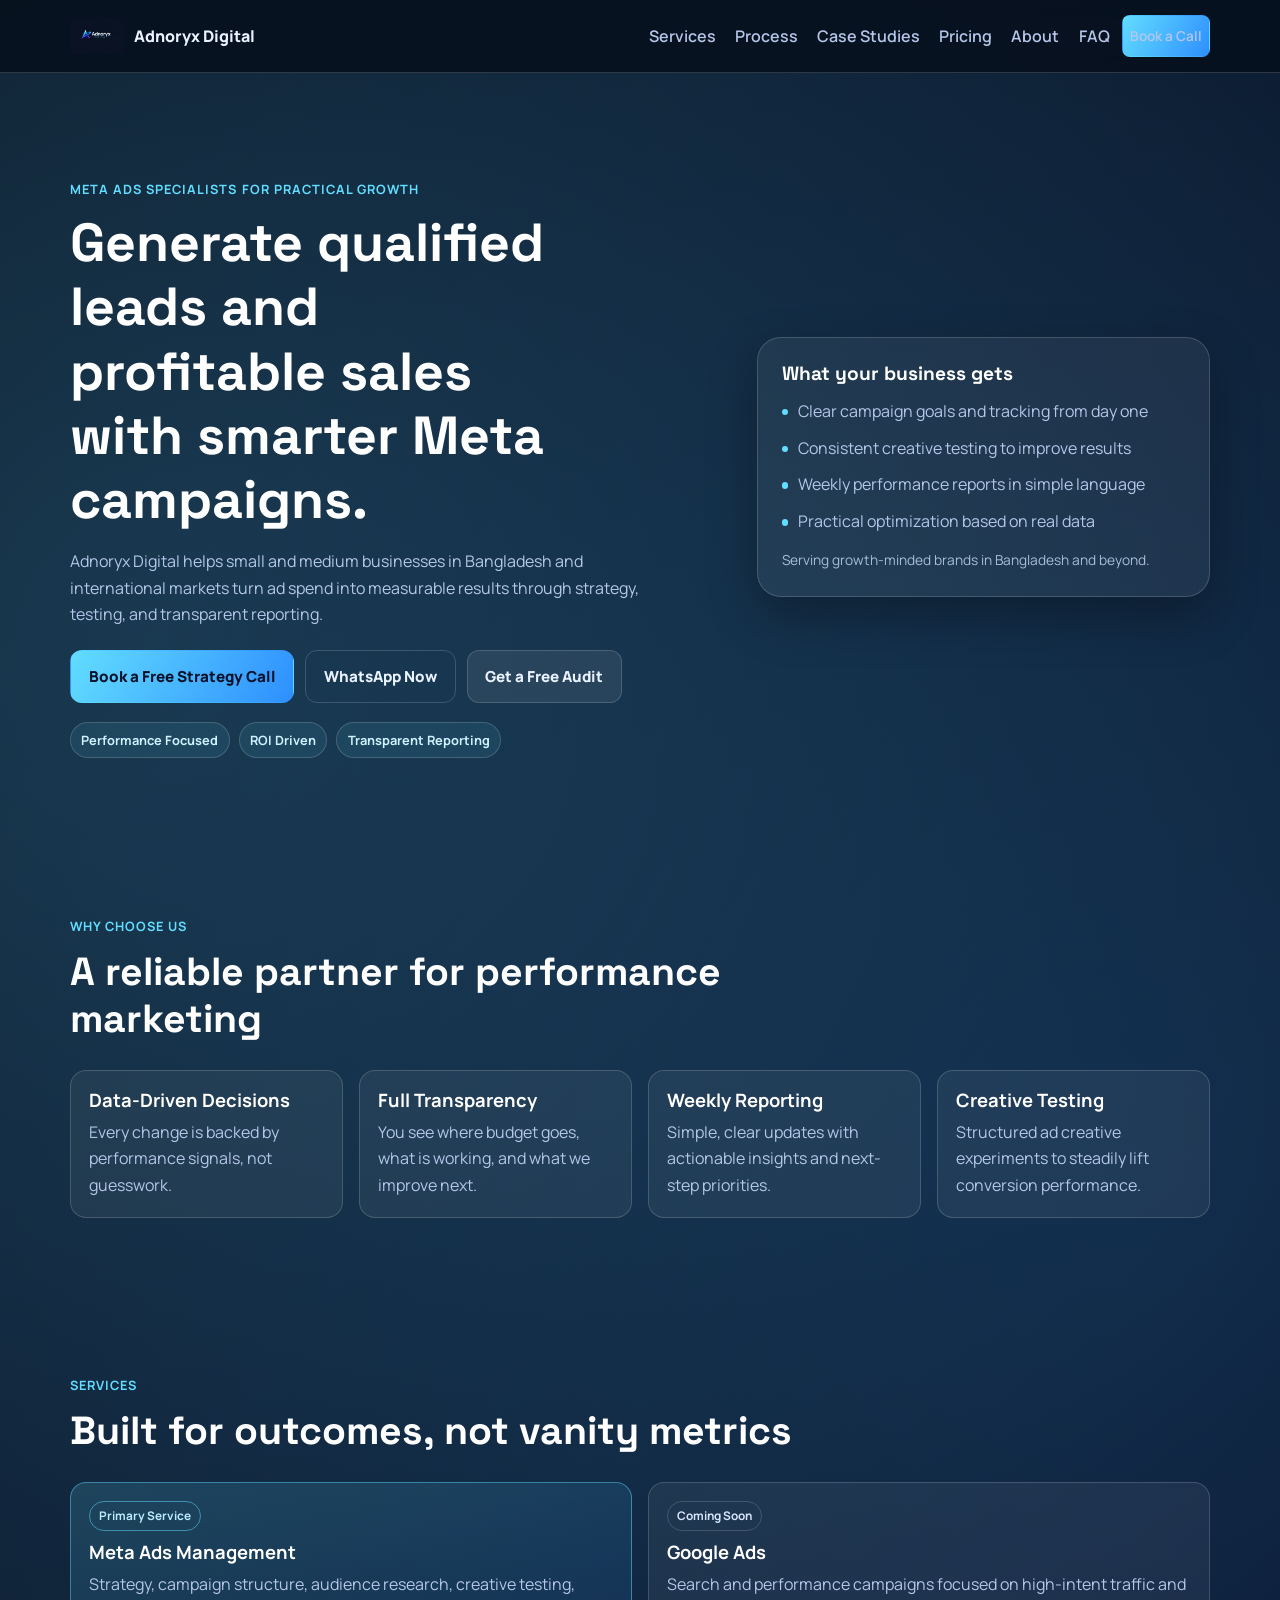
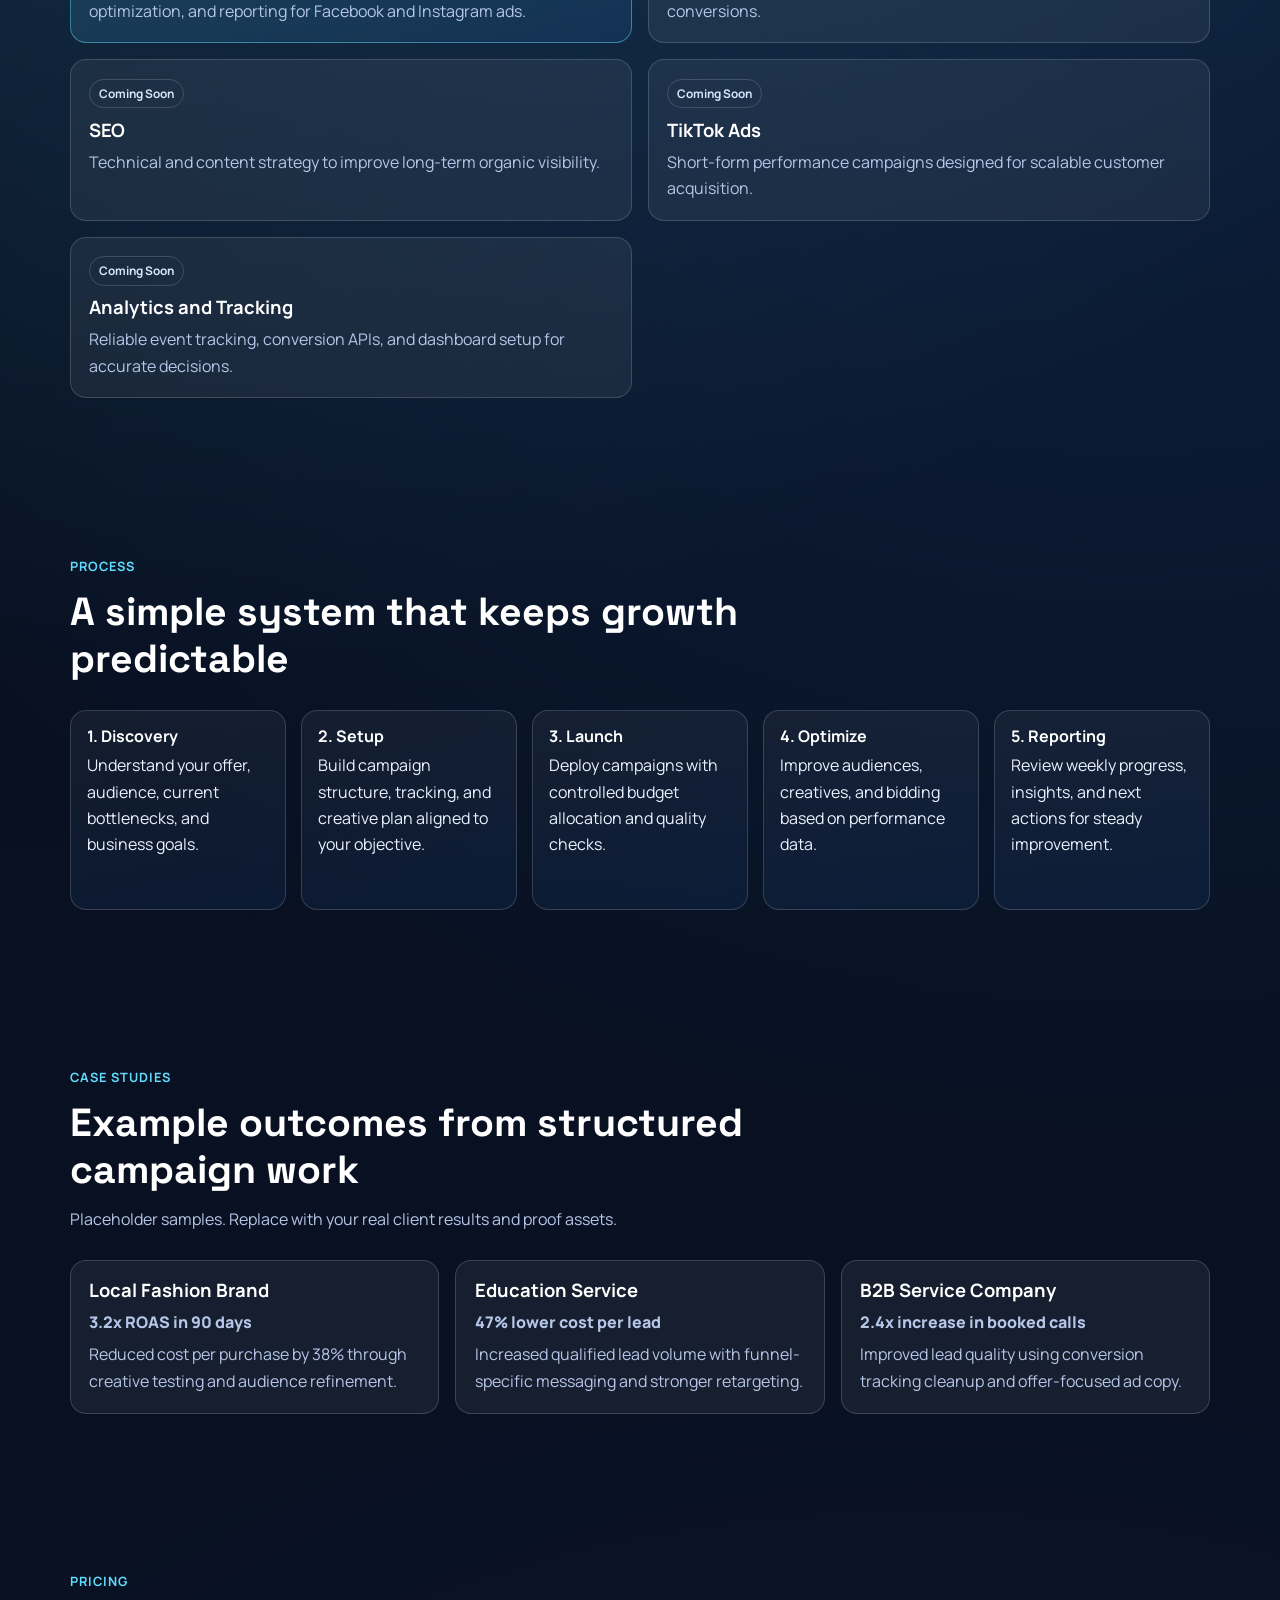
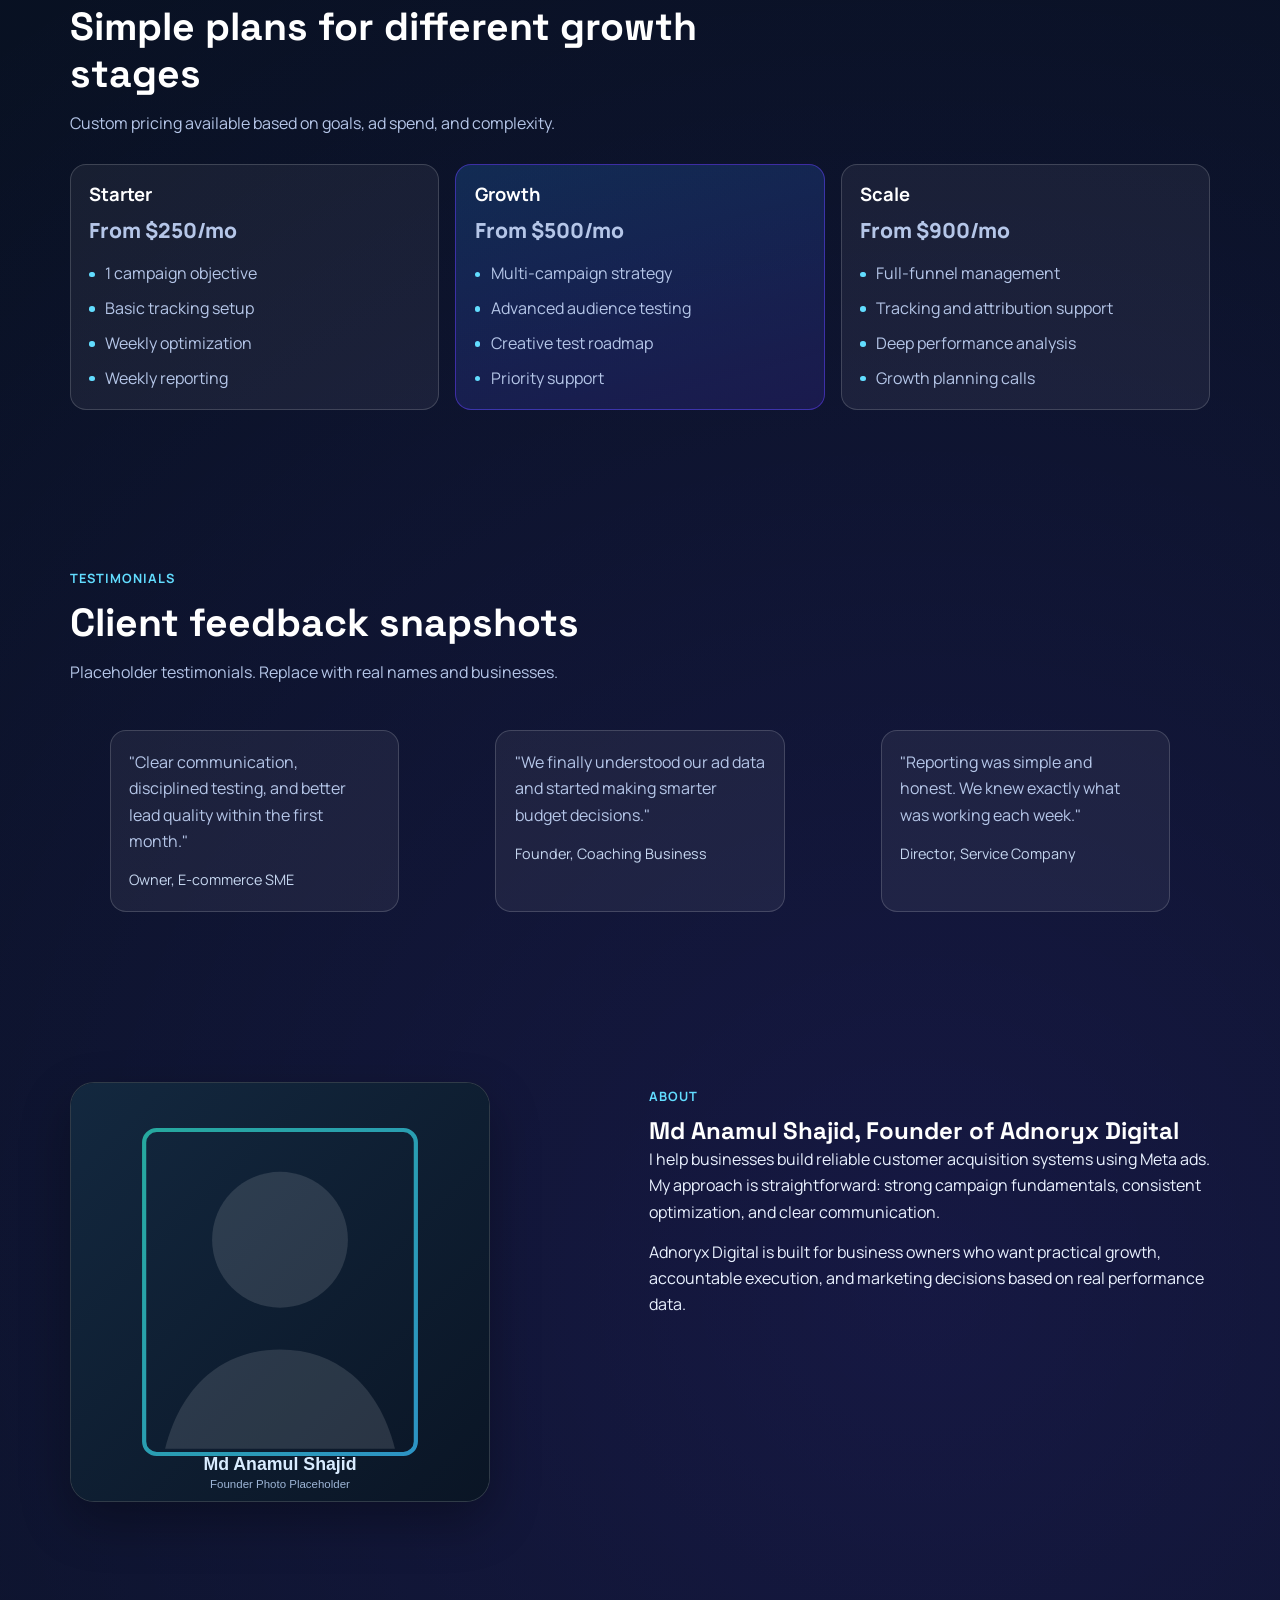
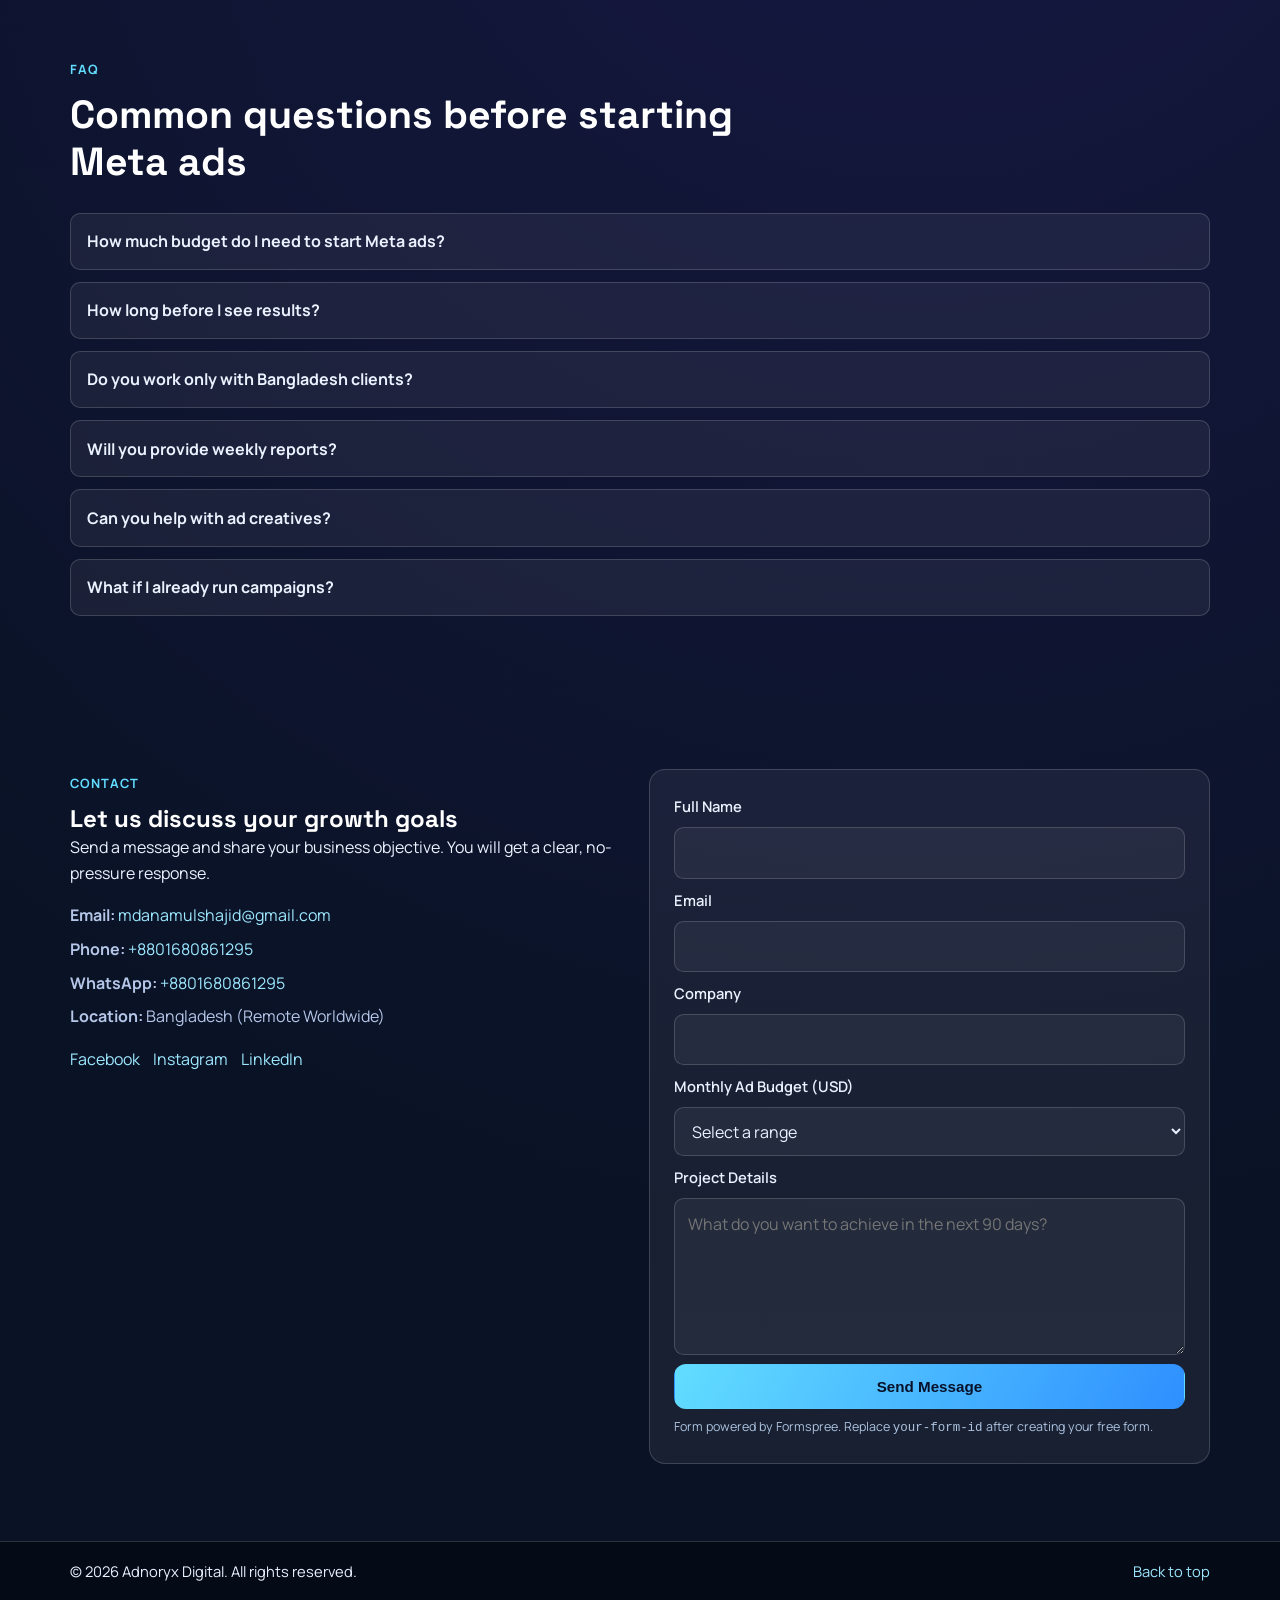
==== commit c0466de7: "added theme color" ====
--- a/docs/index.html
+++ b/docs/index.html
@@ -7,7 +7,7 @@
   <meta name="description" content="Adnoryx Digital helps businesses in Bangladesh and worldwide grow with data-driven Meta ads, clear reporting, and practical growth strategy." />
   <meta name="keywords" content="Meta Ads agency, Facebook ads, Instagram ads, digital marketing Bangladesh, lead generation" />
   <meta name="author" content="Md Anamul Shajid" />
-  <meta name="theme-color" content="#0f172a" />
+  <meta name="theme-color" content="#0a1223" />
 
   <link rel="canonical" href="https://your-username.github.io/adnoryx-digital/" />
   <link rel="icon" type="image/svg+xml" href="assets/favicon.svg" />
@@ -442,3 +442,4 @@
   <script src="script.js"></script>
 </body>
 </html>
+
--- a/docs/styles.css
+++ b/docs/styles.css
@@ -1,15 +1,16 @@
 ﻿:root {
-  --bg: #07121f;
-  --bg-soft: #0d1f34;
+  --bg: #0a1223;
+  --bg-soft: #101b36;
   --surface: rgba(255, 255, 255, 0.06);
   --surface-strong: rgba(255, 255, 255, 0.1);
-  --text: #e9f2ff;
-  --muted: #b7c7de;
+  --text: #eaf2ff;
+  --muted: #b5c6e8;
   --heading: #ffffff;
-  --accent: #2dd4bf;
-  --accent-2: #38bdf8;
+  --accent: #62ddff;
+  --accent-2: #2e8fff;
+  --accent-3: #6540ff;
   --line: rgba(255, 255, 255, 0.16);
-  --success: #34d399;
+  --success: #62ddff;
   --shadow: 0 20px 50px rgba(0, 0, 0, 0.3);
   --radius-sm: 10px;
   --radius-md: 16px;
@@ -29,9 +30,10 @@
   margin: 0;
   font-family: "Manrope", sans-serif;
   background:
-    radial-gradient(circle at 12% 10%, rgba(45, 212, 191, 0.16), transparent 28%),
-    radial-gradient(circle at 88% 18%, rgba(56, 189, 248, 0.18), transparent 32%),
-    linear-gradient(180deg, #06101b 0%, #091624 100%);
+    radial-gradient(circle at 12% 10%, rgba(98, 221, 255, 0.18), transparent 28%),
+    radial-gradient(circle at 88% 18%, rgba(46, 143, 255, 0.16), transparent 30%),
+    radial-gradient(circle at 72% 70%, rgba(101, 64, 255, 0.14), transparent 34%),
+    linear-gradient(180deg, #070f1f 0%, #0a1326 100%);
   color: var(--text);
   line-height: 1.65;
 }
@@ -256,7 +258,7 @@
   border-radius: 0.75rem;
   border: 1px solid transparent;
   background: linear-gradient(120deg, var(--accent), var(--accent-2));
-  color: #032127;
+  color: #07122a;
   font-weight: 800;
   font-size: 0.95rem;
   transition: 0.2s ease;
@@ -265,7 +267,7 @@
 .btn:hover,
 .btn:focus-visible {
   transform: translateY(-1px);
-  box-shadow: 0 8px 18px rgba(56, 189, 248, 0.2);
+  box-shadow: 0 8px 18px rgba(46, 143, 255, 0.3);
 }
 
 .btn-outline {
@@ -298,10 +300,10 @@
   padding: 0.42rem 0.65rem;
   border-radius: 999px;
   border: 1px solid var(--line);
-  color: #c7f8f0;
+  color: #cff2ff;
   font-size: 0.8rem;
   font-weight: 700;
-  background: rgba(45, 212, 191, 0.08);
+  background: rgba(98, 221, 255, 0.09);
 }
 
 .hero-panel {
@@ -368,8 +370,8 @@
 }
 
 .feature {
-  border-color: rgba(45, 212, 191, 0.5);
-  background: linear-gradient(160deg, rgba(45, 212, 191, 0.12), rgba(56, 189, 248, 0.08));
+  border-color: rgba(98, 221, 255, 0.45);
+  background: linear-gradient(160deg, rgba(98, 221, 255, 0.16), rgba(46, 143, 255, 0.1));
 }
 
 .tag {
@@ -377,8 +379,8 @@
   margin-bottom: 0.65rem;
   padding: 0.25rem 0.55rem;
   border-radius: 999px;
-  border: 1px solid rgba(45, 212, 191, 0.5);
-  color: #9df4e7;
+  border: 1px solid rgba(98, 221, 255, 0.5);
+  color: #bbebff;
   font-size: 0.74rem;
   font-weight: 700;
 }
@@ -398,7 +400,7 @@
   border: 1px solid var(--line);
   border-radius: var(--radius-md);
   padding: 1rem;
-  background: linear-gradient(170deg, rgba(255, 255, 255, 0.06), rgba(45, 212, 191, 0.04));
+  background: linear-gradient(170deg, rgba(255, 255, 255, 0.05), rgba(46, 143, 255, 0.08));
 }
 
 .process-item h3 {
@@ -407,7 +409,7 @@
 }
 
 .metric {
-  color: #8ef7ce;
+  color: #95ddff;
   font-weight: 800;
   margin-bottom: 0.35rem;
 }
@@ -443,8 +445,8 @@
 }
 
 .featured {
-  border-color: rgba(56, 189, 248, 0.5);
-  background: linear-gradient(165deg, rgba(56, 189, 248, 0.18), rgba(45, 212, 191, 0.1));
+  border-color: rgba(101, 64, 255, 0.5);
+  background: linear-gradient(165deg, rgba(46, 143, 255, 0.2), rgba(101, 64, 255, 0.14));
 }
 
 .quote p {
@@ -555,7 +557,7 @@
 .contact-form input:focus,
 .contact-form select:focus,
 .contact-form textarea:focus {
-  outline: 2px solid rgba(45, 212, 191, 0.4);
+  outline: 2px solid rgba(98, 221, 255, 0.45);
   outline-offset: 1px;
 }
 
@@ -676,3 +678,4 @@
     transition: none;
   }
 }
+
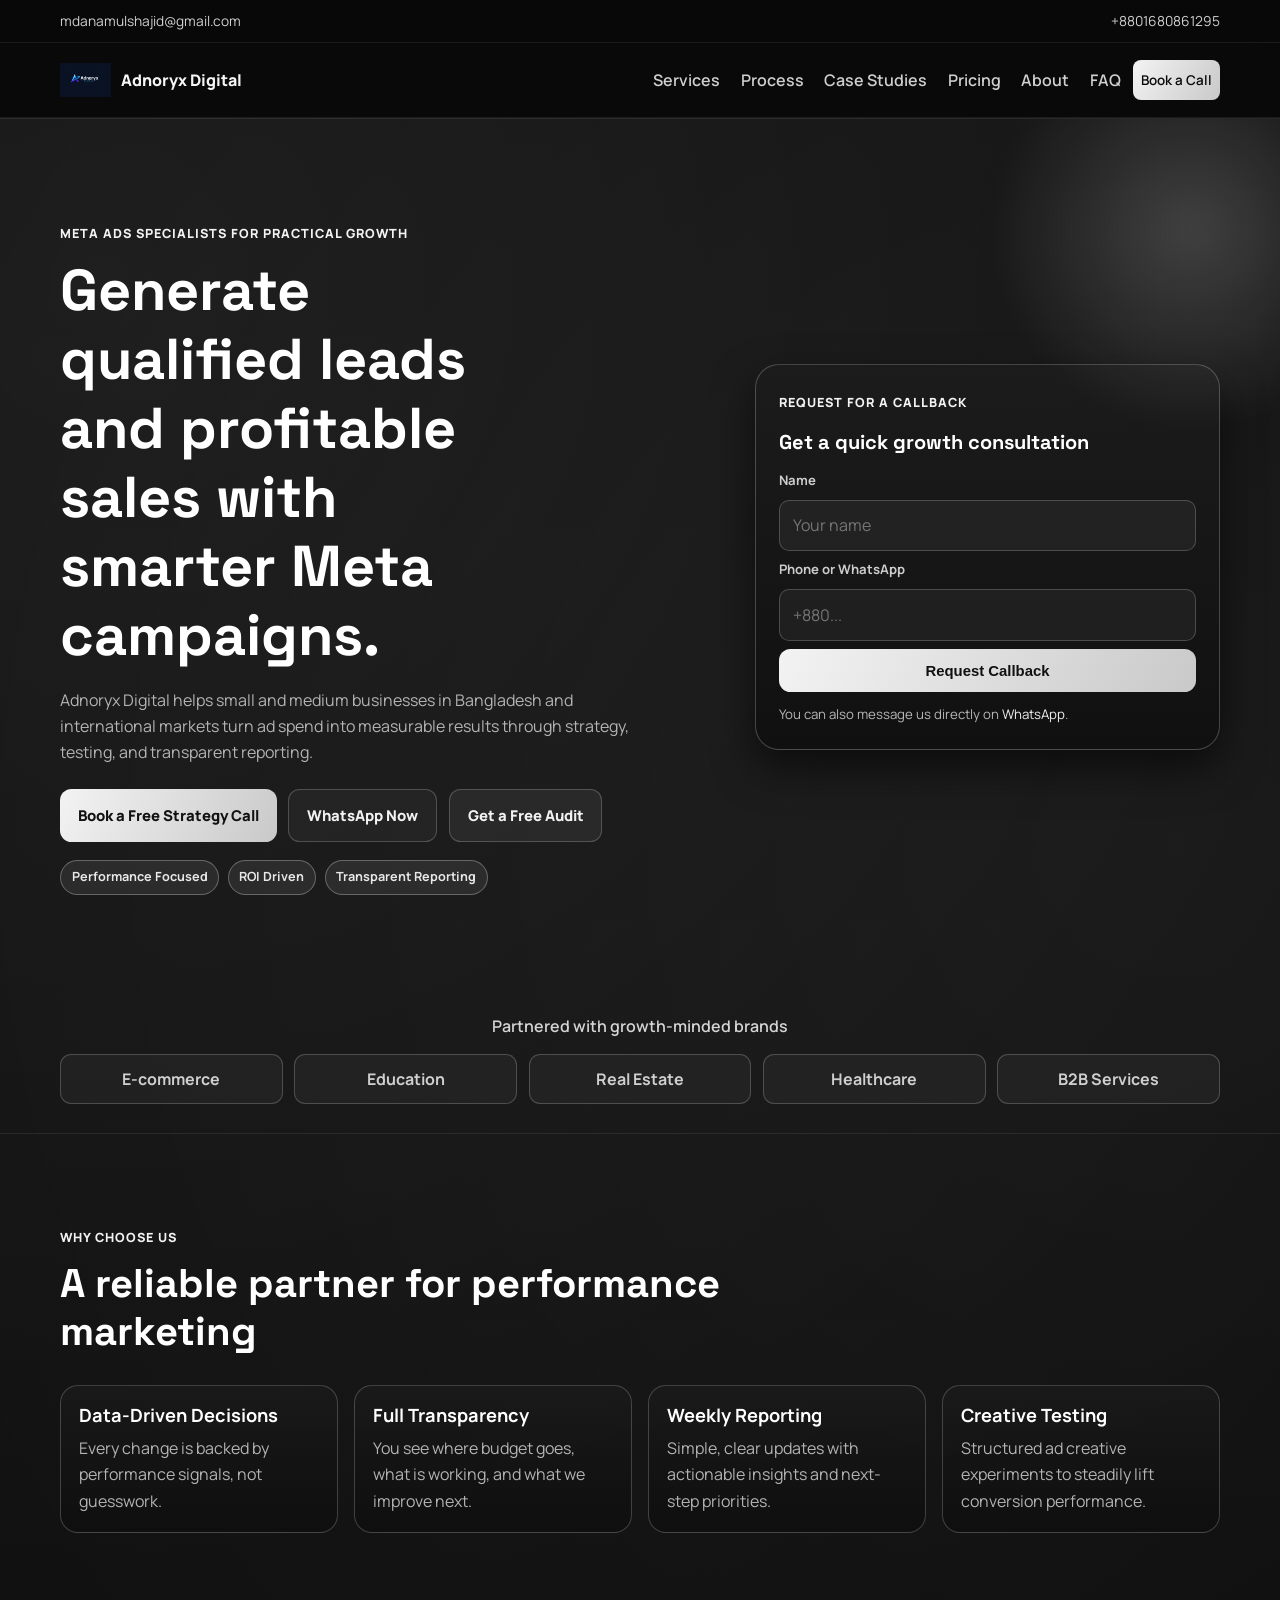
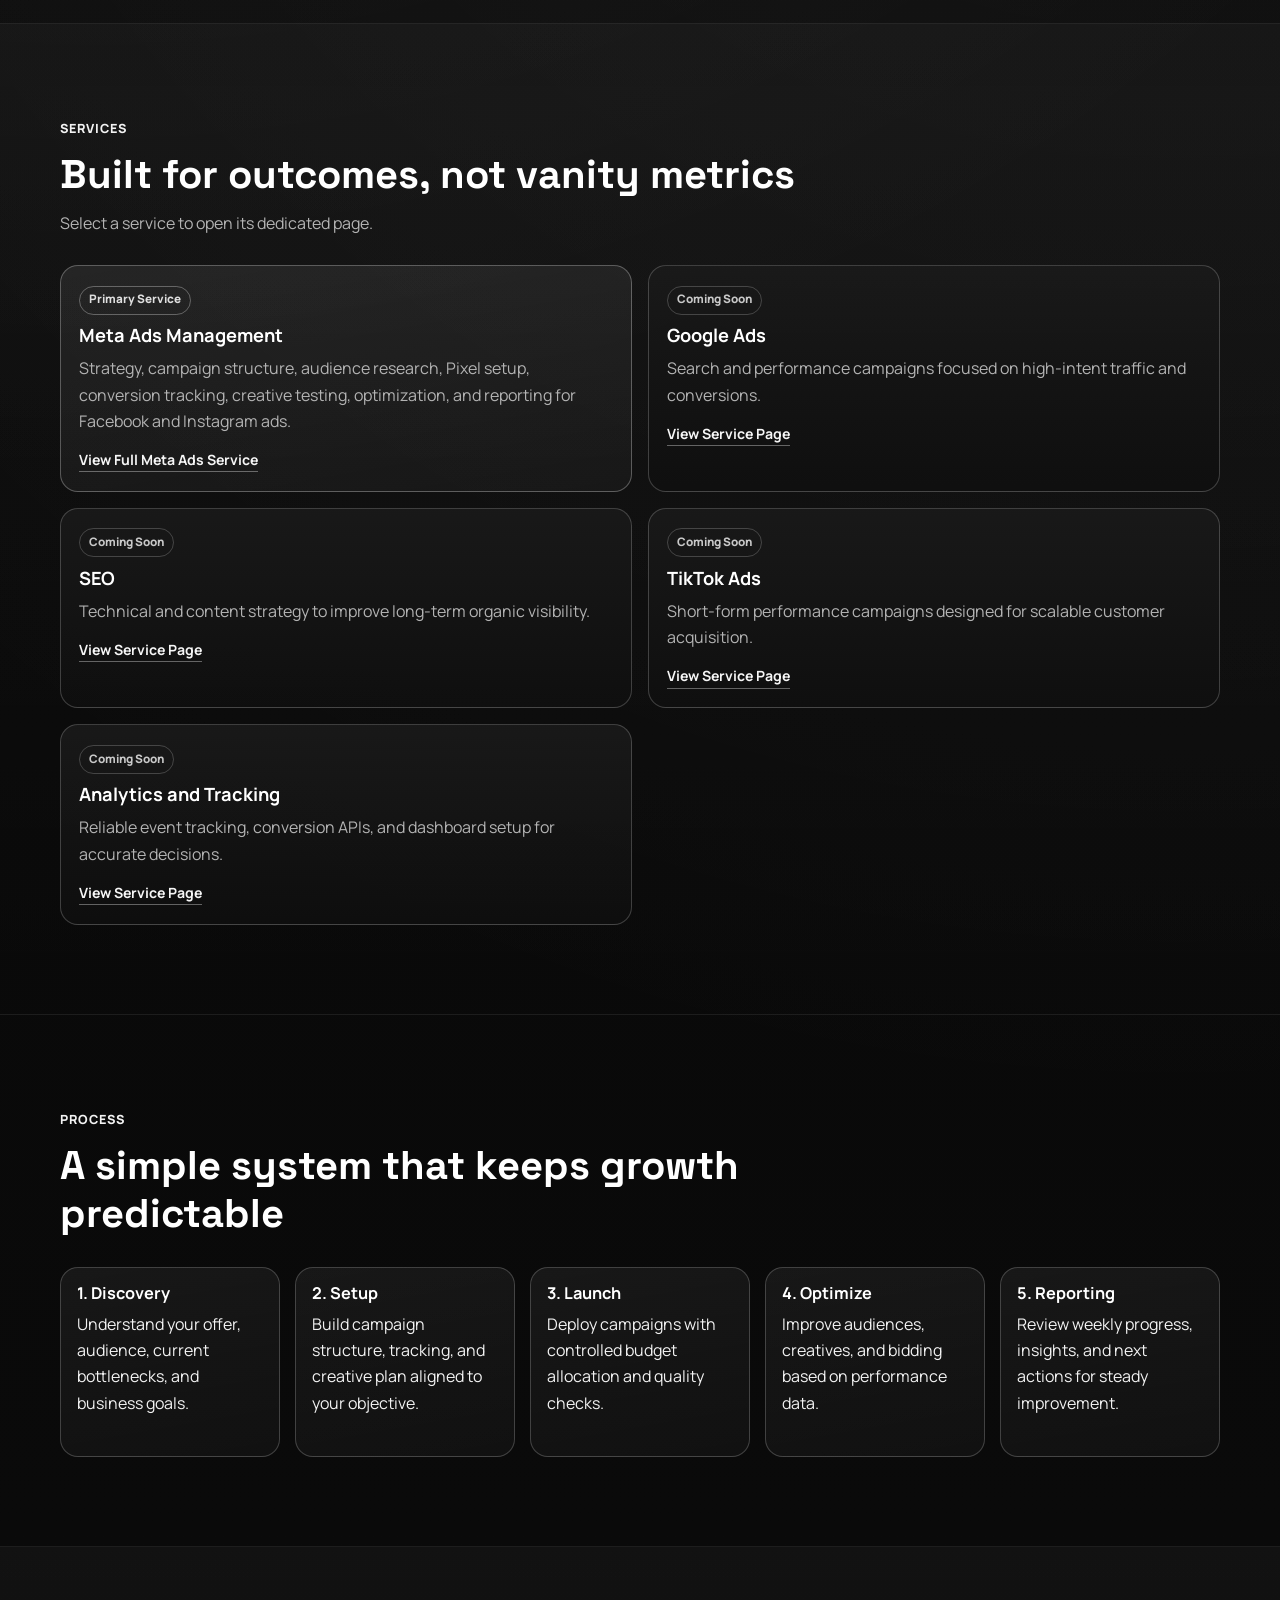
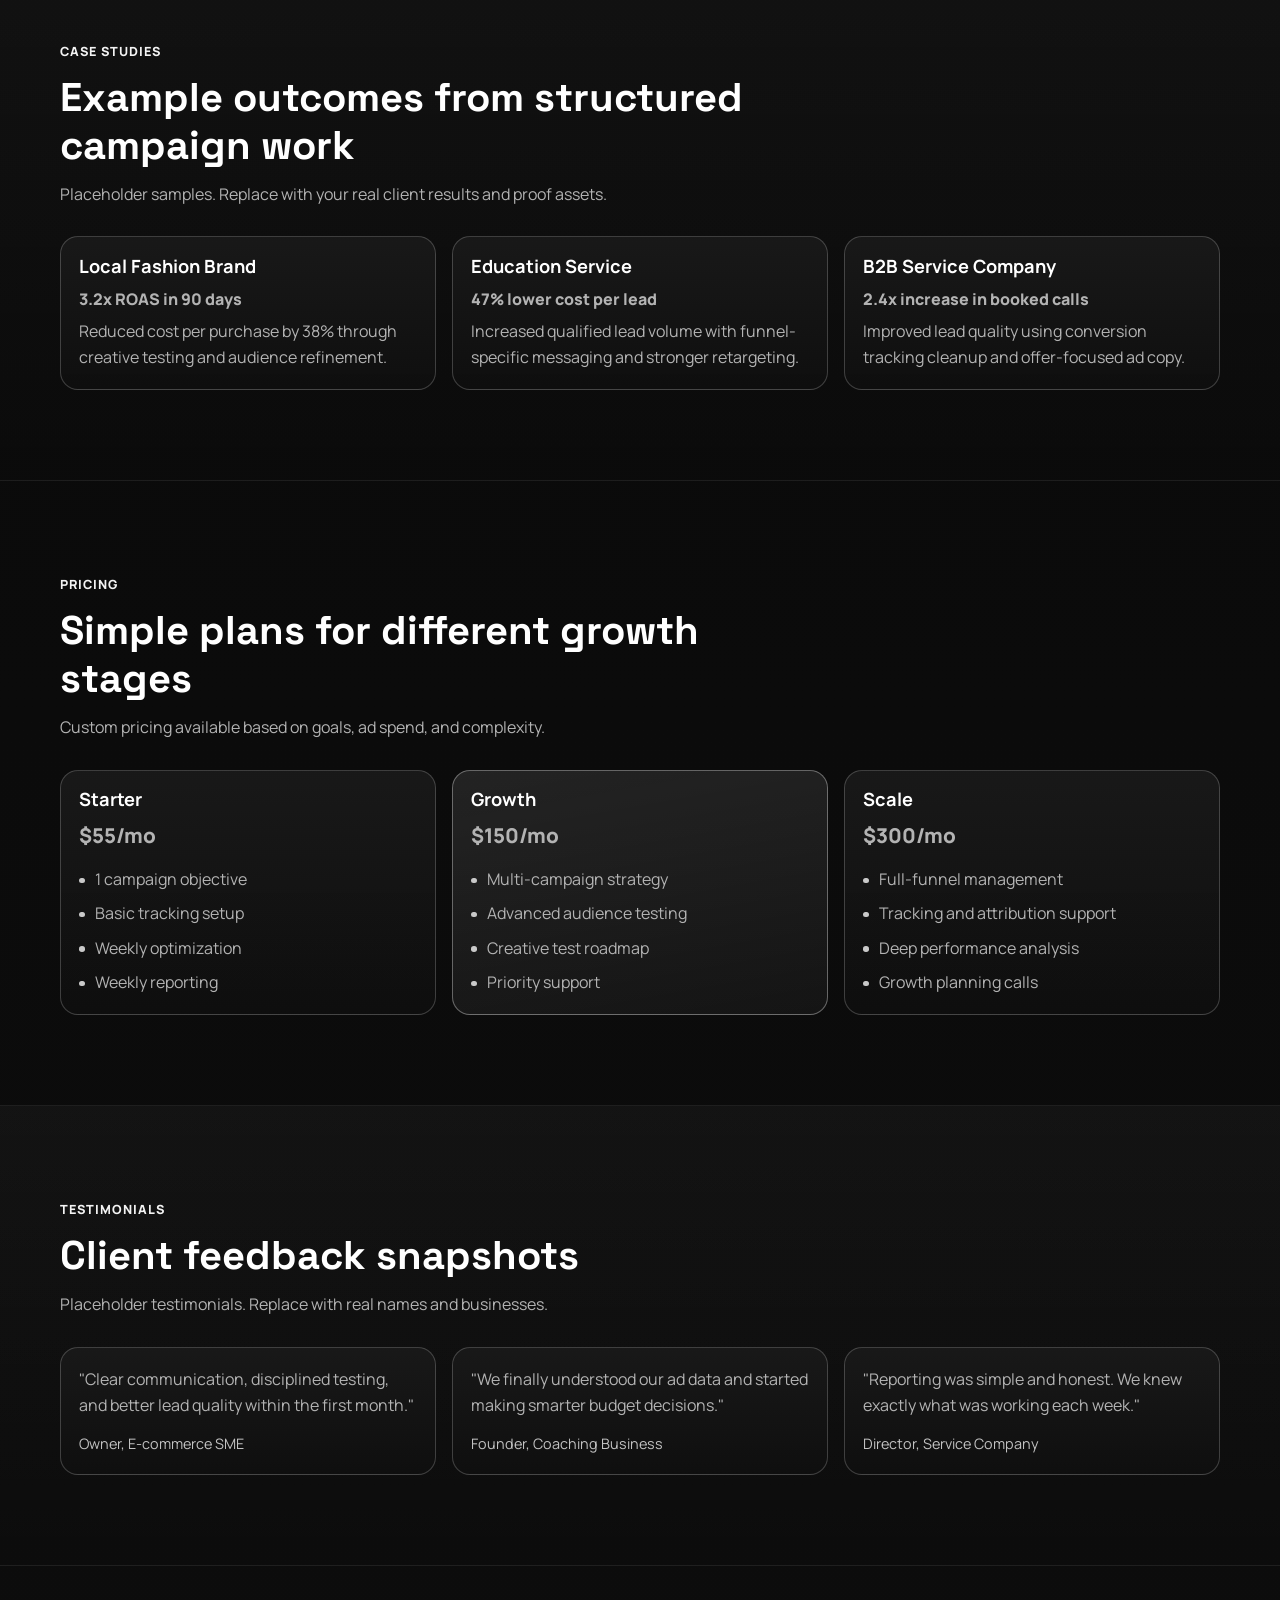
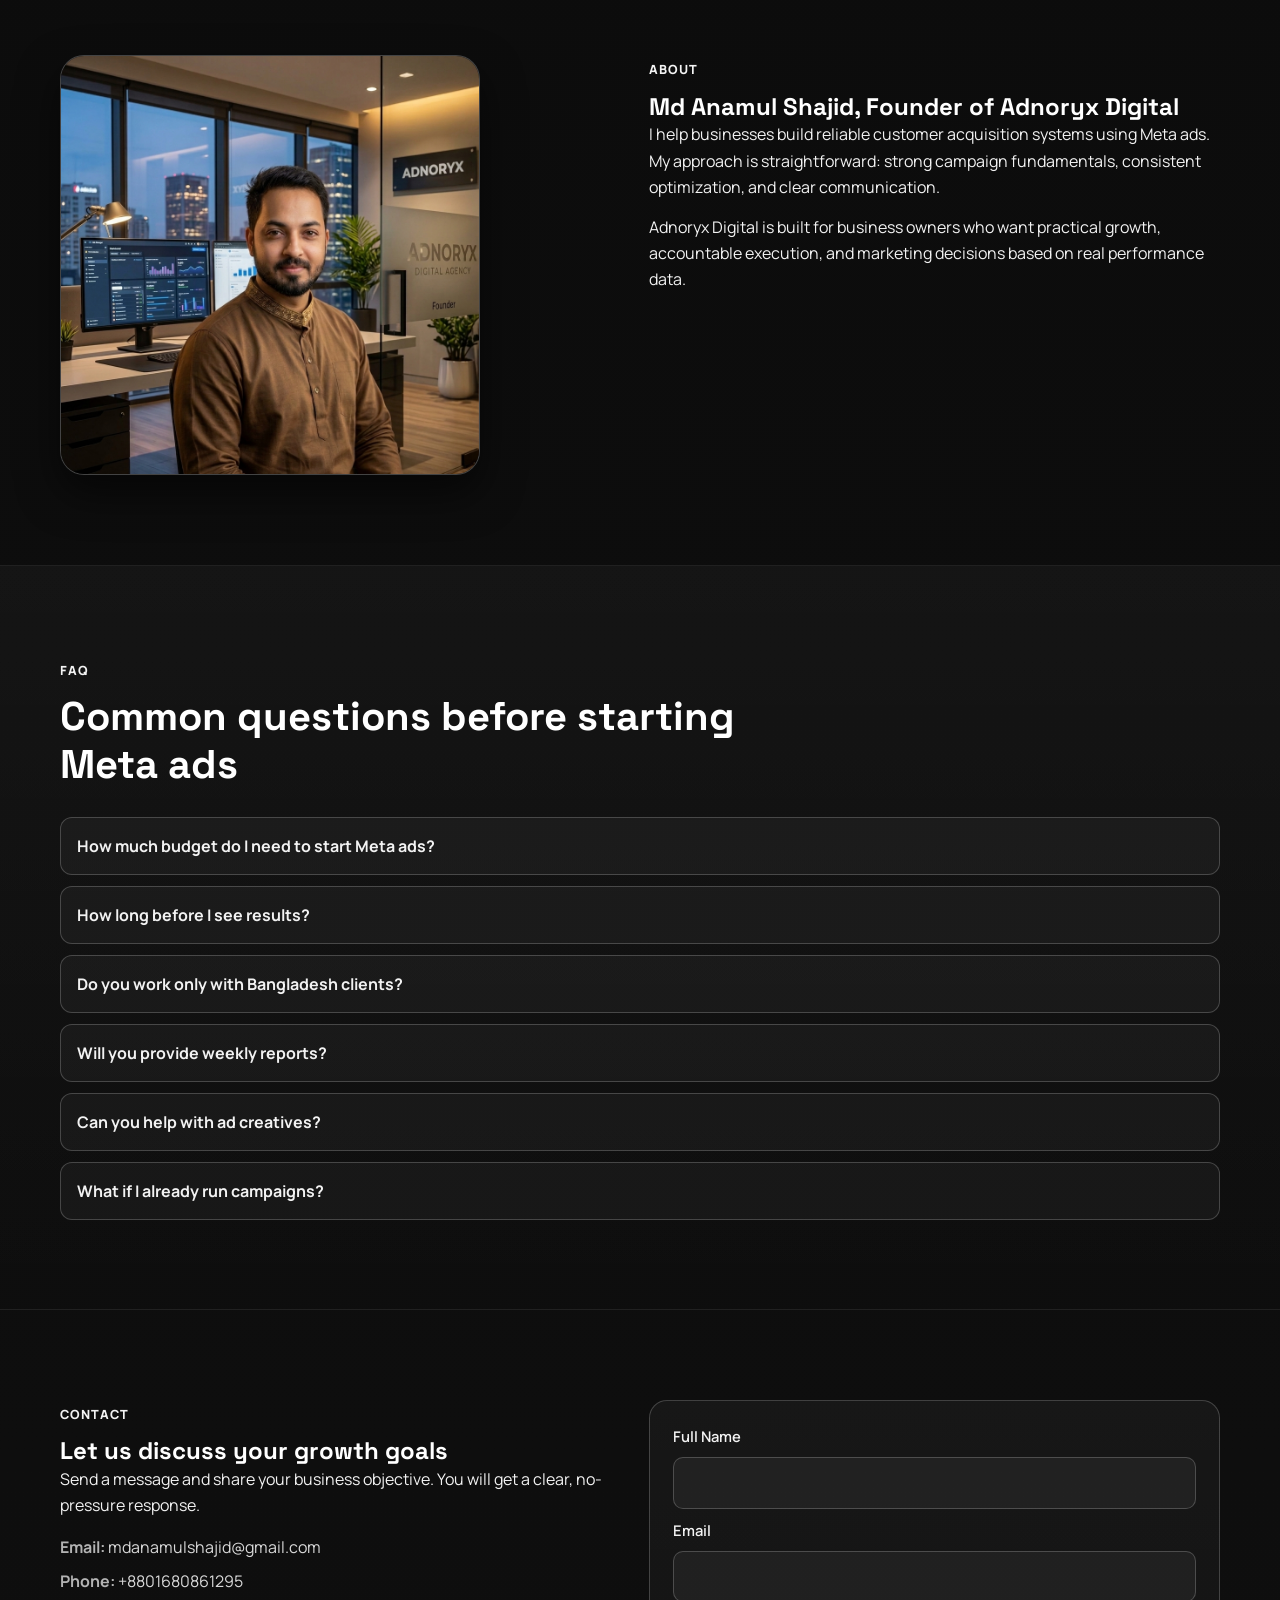
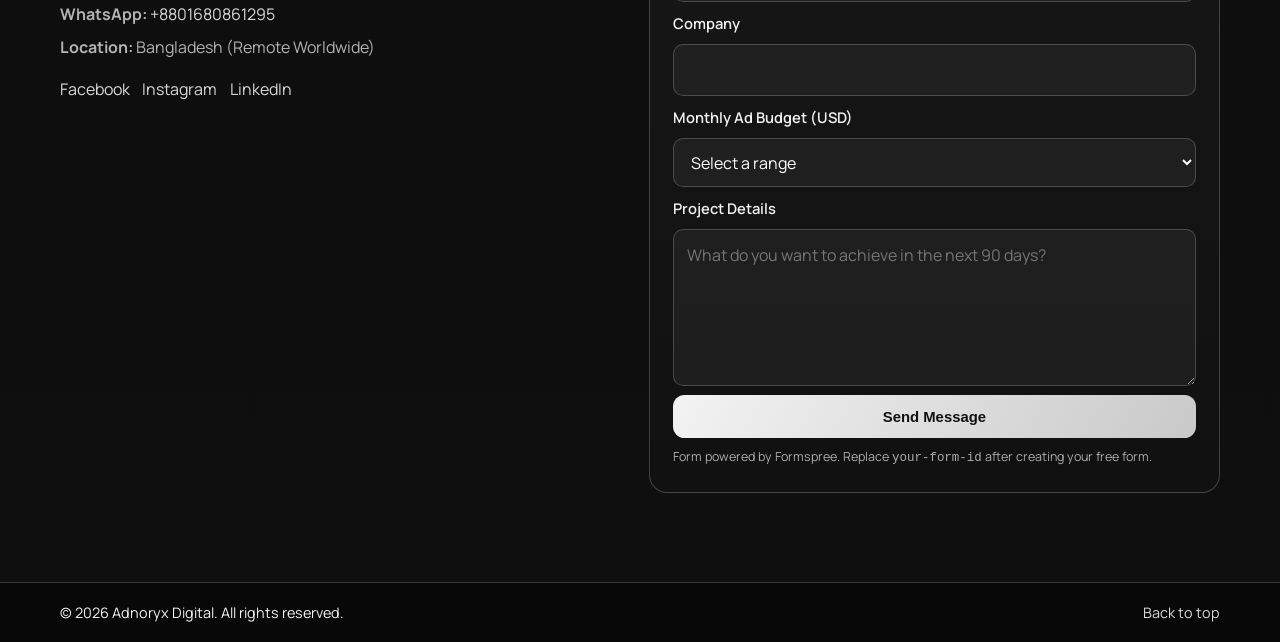
==== commit 98dcad0f: "Polish site UI, add service pages, and update Meta ads tracking content" ====
--- a/docs/index.html
+++ b/docs/index.html
@@ -7,22 +7,22 @@
   <meta name="description" content="Adnoryx Digital helps businesses in Bangladesh and worldwide grow with data-driven Meta ads, clear reporting, and practical growth strategy." />
   <meta name="keywords" content="Meta Ads agency, Facebook ads, Instagram ads, digital marketing Bangladesh, lead generation" />
   <meta name="author" content="Md Anamul Shajid" />
-  <meta name="theme-color" content="#0a1223" />
-
-  <link rel="canonical" href="https://your-username.github.io/adnoryx-digital/" />
+  <meta name="theme-color" content="#0a0a0a" />
+
+  <link rel="canonical" href="https://shajidanam.github.io/AdnoryxDigital/" />
   <link rel="icon" type="image/svg+xml" href="assets/favicon.svg" />
   <link rel="manifest" href="site.webmanifest" />
 
   <meta property="og:type" content="website" />
   <meta property="og:title" content="Adnoryx Digital | Meta Ads Agency for Leads and Sales" />
   <meta property="og:description" content="Scale your business with high-intent Meta ad campaigns, creative testing, and transparent weekly reporting." />
-  <meta property="og:url" content="https://your-username.github.io/adnoryx-digital/" />
-  <meta property="og:image" content="https://your-username.github.io/adnoryx-digital/assets/og-image.svg" />
+  <meta property="og:url" content="https://shajidanam.github.io/AdnoryxDigital/" />
+  <meta property="og:image" content="https://shajidanam.github.io/AdnoryxDigital/assets/og-image.svg" />
 
   <meta name="twitter:card" content="summary_large_image" />
   <meta name="twitter:title" content="Adnoryx Digital | Meta Ads Agency" />
   <meta name="twitter:description" content="Meta ads that focus on qualified leads, better ROI, and measurable growth." />
-  <meta name="twitter:image" content="https://your-username.github.io/adnoryx-digital/assets/og-image.svg" />
+  <meta name="twitter:image" content="https://shajidanam.github.io/AdnoryxDigital/assets/og-image.svg" />
 
   <link rel="preconnect" href="https://fonts.googleapis.com" />
   <link rel="preconnect" href="https://fonts.gstatic.com" crossorigin />
@@ -59,7 +59,7 @@
       "@context": "https://schema.org",
       "@type": "Organization",
       "name": "Adnoryx Digital",
-      "url": "https://your-username.github.io/adnoryx-digital/",
+      "url": "https://shajidanam.github.io/AdnoryxDigital/",
       "founder": "Md Anamul Shajid",
       "description": "Performance-focused digital marketing agency specializing in Meta ads.",
       "email": "mdanamulshajid@gmail.com",
@@ -80,6 +80,13 @@
   -->
 
   <a class="skip-link" href="#home">Skip to main content</a>
+
+  <div class="topbar" aria-label="Contact quick links">
+    <div class="container topbar-wrap">
+      <a href="mailto:mdanamulshajid@gmail.com">mdanamulshajid@gmail.com</a>
+      <a href="tel:+8801680861295">+8801680861295</a>
+    </div>
+  </div>
 
   <header class="site-header" id="top">
     <div class="container nav-wrap">
@@ -126,16 +133,31 @@
           </div>
         </div>
 
-        <aside class="hero-panel reveal" aria-label="Quick results snapshot">
-          <h2>What your business gets</h2>
-          <ul>
-            <li>Clear campaign goals and tracking from day one</li>
-            <li>Consistent creative testing to improve results</li>
-            <li>Weekly performance reports in simple language</li>
-            <li>Practical optimization based on real data</li>
-          </ul>
-          <p class="panel-note">Serving growth-minded brands in Bangladesh and beyond.</p>
+        <aside class="hero-panel reveal" aria-label="Request callback form">
+          <p class="eyebrow">Request for a callback</p>
+          <h2>Get a quick growth consultation</h2>
+          <form class="mini-form" action="#contact">
+            <label for="hero-name">Name</label>
+            <input id="hero-name" type="text" name="name" placeholder="Your name" required />
+            <label for="hero-phone">Phone or WhatsApp</label>
+            <input id="hero-phone" type="tel" name="phone" placeholder="+880..." required />
+            <button type="submit" class="btn">Request Callback</button>
+          </form>
+          <p class="panel-note">You can also message us directly on <a href="https://wa.me/8801680861295" target="_blank" rel="noopener">WhatsApp</a>.</p>
         </aside>
+      </div>
+    </section>
+
+    <section class="partner-strip section-tight" aria-label="Partnered with">
+      <div class="container">
+        <p class="partner-title reveal">Partnered with growth-minded brands</p>
+        <div class="partner-grid reveal">
+          <span class="partner-logo">E-commerce</span>
+          <span class="partner-logo">Education</span>
+          <span class="partner-logo">Real Estate</span>
+          <span class="partner-logo">Healthcare</span>
+          <span class="partner-logo">B2B Services</span>
+        </div>
       </div>
     </section>
 
@@ -171,32 +193,38 @@
         <div class="section-head reveal">
           <p class="eyebrow">Services</p>
           <h2 id="services-heading">Built for outcomes, not vanity metrics</h2>
+          <p class="muted">Select a service to open its dedicated page.</p>
         </div>
         <div class="card-grid">
           <article class="card feature reveal">
             <span class="tag">Primary Service</span>
             <h3>Meta Ads Management</h3>
-            <p>Strategy, campaign structure, audience research, creative testing, optimization, and reporting for Facebook and Instagram ads.</p>
+            <p>Strategy, campaign structure, audience research, Pixel setup, conversion tracking, creative testing, optimization, and reporting for Facebook and Instagram ads.</p>
+            <a class="service-link" href="meta-ads.html">View Full Meta Ads Service</a>
           </article>
           <article class="card reveal">
             <span class="tag tag-muted">Coming Soon</span>
             <h3>Google Ads</h3>
             <p>Search and performance campaigns focused on high-intent traffic and conversions.</p>
+            <a class="service-link" href="coming-soon.html?service=Google%20Ads">View Service Page</a>
           </article>
           <article class="card reveal">
             <span class="tag tag-muted">Coming Soon</span>
             <h3>SEO</h3>
             <p>Technical and content strategy to improve long-term organic visibility.</p>
+            <a class="service-link" href="coming-soon.html?service=SEO">View Service Page</a>
           </article>
           <article class="card reveal">
             <span class="tag tag-muted">Coming Soon</span>
             <h3>TikTok Ads</h3>
             <p>Short-form performance campaigns designed for scalable customer acquisition.</p>
+            <a class="service-link" href="coming-soon.html?service=TikTok%20Ads">View Service Page</a>
           </article>
           <article class="card reveal">
             <span class="tag tag-muted">Coming Soon</span>
             <h3>Analytics and Tracking</h3>
             <p>Reliable event tracking, conversion APIs, and dashboard setup for accurate decisions.</p>
+            <a class="service-link" href="coming-soon.html?service=Analytics%20and%20Tracking">View Service Page</a>
           </article>
         </div>
       </div>
@@ -270,7 +298,7 @@
         <div class="card-grid three">
           <article class="card pricing reveal">
             <h3>Starter</h3>
-            <p class="price">From $250/mo</p>
+            <p class="price">$55/mo</p>
             <ul>
               <li>1 campaign objective</li>
               <li>Basic tracking setup</li>
@@ -280,7 +308,7 @@
           </article>
           <article class="card pricing featured reveal">
             <h3>Growth</h3>
-            <p class="price">From $500/mo</p>
+            <p class="price">$150/mo</p>
             <ul>
               <li>Multi-campaign strategy</li>
               <li>Advanced audience testing</li>
@@ -290,7 +318,7 @@
           </article>
           <article class="card pricing reveal">
             <h3>Scale</h3>
-            <p class="price">From $900/mo</p>
+            <p class="price">$300/mo</p>
             <ul>
               <li>Full-funnel management</li>
               <li>Tracking and attribution support</li>
@@ -329,7 +357,7 @@
     <section class="section" id="about" aria-labelledby="about-heading">
       <div class="container about-grid">
         <div class="about-image reveal">
-          <img src="assets/founder-placeholder.svg" width="420" height="420" loading="lazy" alt="Photo placeholder for Md Anamul Shajid" />
+          <img src="assets/anamul-shajid.png" width="420" height="420" loading="lazy" alt="Md Anamul Shajid, Founder of Adnoryx Digital" />
         </div>
         <div class="about-content reveal">
           <p class="eyebrow">About</p>
@@ -443,3 +471,4 @@
 </body>
 </html>
 
+
--- a/docs/styles.css
+++ b/docs/styles.css
@@ -1,21 +1,19 @@
 ﻿:root {
-  --bg: #0a1223;
-  --bg-soft: #101b36;
-  --surface: rgba(255, 255, 255, 0.06);
-  --surface-strong: rgba(255, 255, 255, 0.1);
-  --text: #eaf2ff;
-  --muted: #b5c6e8;
+  --bg: #0a0a0a;
+  --bg-soft: #151515;
+  --surface: #1a1a1a;
+  --surface-2: #242424;
   --heading: #ffffff;
-  --accent: #62ddff;
-  --accent-2: #2e8fff;
-  --accent-3: #6540ff;
-  --line: rgba(255, 255, 255, 0.16);
-  --success: #62ddff;
-  --shadow: 0 20px 50px rgba(0, 0, 0, 0.3);
-  --radius-sm: 10px;
-  --radius-md: 16px;
+  --text: #f2f2f2;
+  --muted: #b3b3b3;
+  --accent: #f3f3f3;
+  --accent-2: #c9c9c9;
+  --line: rgba(255, 255, 255, 0.2);
+  --shadow: 0 18px 42px rgba(0, 0, 0, 0.55);
+  --radius-sm: 12px;
+  --radius-md: 18px;
   --radius-lg: 24px;
-  --container: 1140px;
+  --container: 1160px;
 }
 
 * {
@@ -29,19 +27,18 @@
 body {
   margin: 0;
   font-family: "Manrope", sans-serif;
-  background:
-    radial-gradient(circle at 12% 10%, rgba(98, 221, 255, 0.18), transparent 28%),
-    radial-gradient(circle at 88% 18%, rgba(46, 143, 255, 0.16), transparent 30%),
-    radial-gradient(circle at 72% 70%, rgba(101, 64, 255, 0.14), transparent 34%),
-    linear-gradient(180deg, #070f1f 0%, #0a1326 100%);
   color: var(--text);
   line-height: 1.65;
+  background:
+    radial-gradient(circle at 8% 4%, rgba(255, 255, 255, 0.08), transparent 26%),
+    radial-gradient(circle at 92% 12%, rgba(255, 255, 255, 0.06), transparent 30%),
+    linear-gradient(180deg, #060606 0%, #0f0f0f 100%);
 }
 
 img {
   max-width: 100%;
+  display: block;
   height: auto;
-  display: block;
 }
 
 a {
@@ -49,7 +46,11 @@
   text-decoration: none;
 }
 
-p {
+p,
+ul,
+ol,
+blockquote,
+figure {
   margin: 0;
 }
 
@@ -57,8 +58,8 @@
 h2,
 h3 {
   margin: 0;
+  line-height: 1.2;
   color: var(--heading);
-  line-height: 1.2;
 }
 
 h1,
@@ -68,7 +69,6 @@
 
 ul,
 ol {
-  margin: 0;
   padding: 0;
 }
 
@@ -78,31 +78,40 @@
 }
 
 .section {
-  padding: clamp(3.5rem, 6vw, 6rem) 0;
+  padding: clamp(3.6rem, 7vw, 6.2rem) 0;
+  border-top: 1px solid rgba(255, 255, 255, 0.08);
+}
+
+.section-tight {
+  padding: 1.8rem 0;
+}
+
+main > .section:nth-of-type(even) {
+  background: linear-gradient(180deg, rgba(255, 255, 255, 0.03), rgba(255, 255, 255, 0));
 }
 
 .section-head {
   max-width: 760px;
-  margin-bottom: 1.75rem;
+  margin-bottom: 1.8rem;
 }
 
 .section-head h2 {
-  font-size: clamp(1.6rem, 3.8vw, 2.45rem);
+  font-size: clamp(1.65rem, 4vw, 2.5rem);
 }
 
 .eyebrow {
   display: inline-block;
-  margin-bottom: 0.65rem;
+  margin-bottom: 0.7rem;
+  text-transform: uppercase;
+  font-size: 0.79rem;
+  font-weight: 800;
   letter-spacing: 0.08em;
-  text-transform: uppercase;
-  font-size: 0.8rem;
   color: var(--accent);
-  font-weight: 700;
 }
 
 .muted {
+  margin-top: 0.7rem;
   color: var(--muted);
-  margin-top: 0.8rem;
 }
 
 .skip-link {
@@ -119,84 +128,72 @@
   top: 1rem;
   width: auto;
   height: auto;
+  background: #ffffff;
+  color: #000;
   z-index: 1000;
-  padding: 0.6rem 0.9rem;
-  border-radius: 0.5rem;
-  background: #fff;
-  color: #000;
+  padding: 0.6rem 0.85rem;
+  border-radius: 0.4rem;
+}
+
+.topbar {
+  background: #080808;
+  border-bottom: 1px solid rgba(255, 255, 255, 0.08);
+}
+
+.topbar-wrap {
+  min-height: 42px;
+  display: flex;
+  align-items: center;
+  justify-content: space-between;
+  gap: 0.75rem;
+  font-size: 0.86rem;
+  color: #d0d0d0;
+}
+
+.topbar-wrap a:hover,
+.topbar-wrap a:focus-visible {
+  color: #ffffff;
 }
 
 .site-header {
   position: sticky;
   top: 0;
   z-index: 60;
-  backdrop-filter: blur(10px);
-  border-bottom: 1px solid var(--line);
-  background: rgba(6, 16, 28, 0.86);
+  backdrop-filter: blur(12px);
+  border-bottom: 1px solid rgba(255, 255, 255, 0.08);
+  background: rgba(8, 8, 8, 0.9);
+  transition: background 0.25s ease, border-color 0.25s ease, box-shadow 0.25s ease;
+}
+
+.site-header.is-scrolled {
+  background: rgba(12, 12, 12, 0.96);
+  border-bottom-color: rgba(255, 255, 255, 0.24);
+  box-shadow: 0 10px 28px rgba(2, 8, 23, 0.45);
 }
 
 .nav-wrap {
+  min-height: 74px;
   display: flex;
   align-items: center;
   justify-content: space-between;
-  min-height: 72px;
   gap: 1rem;
 }
 
 .logo {
   display: inline-flex;
   align-items: center;
-  gap: 0.6rem;
+  gap: 0.65rem;
+}
+
+.logo img {
+  height: 34px;
+  width: auto;
+}
+
+.logo-text {
+  font-size: 1rem;
   font-weight: 800;
-  font-size: 1rem;
-}
-
-.logo img {
-  width: auto;
-  height: 36px;
-  object-fit: contain;
-  border-radius: 0.4rem;
-}
-
-.logo-text {
-  font-weight: 800;
-}
-
-.primary-nav {
-  position: absolute;
-  left: 0;
-  right: 0;
-  top: 72px;
-  background: rgba(7, 18, 31, 0.98);
-  border-bottom: 1px solid var(--line);
-  padding: 0.8rem 1rem 1.1rem;
-  display: grid;
-  gap: 0.2rem;
-  visibility: hidden;
-  opacity: 0;
-  pointer-events: none;
-  transform: translateY(-8px);
-  transition: 0.2s ease;
-}
-
-.primary-nav.is-open {
-  visibility: visible;
-  opacity: 1;
-  pointer-events: auto;
-  transform: translateY(0);
-}
-
-.primary-nav a {
-  padding: 0.55rem 0.45rem;
-  color: var(--muted);
-  border-radius: 0.5rem;
-  font-weight: 600;
-}
-
-.primary-nav a:hover,
-.primary-nav a:focus-visible {
-  color: var(--text);
-  background: rgba(255, 255, 255, 0.08);
+  color: #f5f5f5;
 }
 
 .nav-toggle {
@@ -207,187 +204,316 @@
   background: transparent;
   display: grid;
   place-items: center;
+  padding: 0;
   cursor: pointer;
-  padding: 0;
 }
 
 .nav-toggle span {
+  width: 17px;
+  height: 2px;
   display: block;
-  width: 18px;
-  height: 2px;
   border-radius: 999px;
-  background: var(--text);
+  background: #fff;
 }
 
 .nav-toggle span + span {
   margin-top: 3px;
 }
 
+.primary-nav {
+  position: absolute;
+  left: 0;
+  right: 0;
+  top: 74px;
+  background: rgba(12, 12, 12, 0.98);
+  border-bottom: 1px solid var(--line);
+  display: grid;
+  gap: 0.2rem;
+  padding: 0.85rem 1rem 1.1rem;
+  visibility: hidden;
+  opacity: 0;
+  transform: translateY(-8px);
+  pointer-events: none;
+  transition: 0.2s ease;
+}
+
+.primary-nav.is-open {
+  visibility: visible;
+  opacity: 1;
+  transform: translateY(0);
+  pointer-events: auto;
+}
+
+.primary-nav a {
+  color: #cfcfcf;
+  font-weight: 600;
+  padding: 0.55rem 0.5rem;
+  border-radius: 0.5rem;
+}
+
+.primary-nav a:hover,
+.primary-nav a:focus-visible {
+  color: #fff;
+  background: rgba(255, 255, 255, 0.08);
+}
+
 .hero {
-  padding-top: clamp(4.2rem, 8vw, 7rem);
+  padding-top: clamp(4rem, 7.8vw, 6.5rem);
+  position: relative;
+  overflow: clip;
+}
+
+.hero::before {
+  content: "";
+  position: absolute;
+  width: min(45vw, 460px);
+  height: min(45vw, 460px);
+  right: -140px;
+  top: -120px;
+  border-radius: 50%;
+  background: radial-gradient(circle at center, rgba(255, 255, 255, 0.18), transparent 62%);
+  filter: blur(12px);
+  animation: blobShift 8s ease-in-out infinite;
+  pointer-events: none;
 }
 
 .hero-grid {
   display: grid;
-  gap: 1.25rem;
+  gap: 1.2rem;
 }
 
 .hero-content h1 {
-  font-size: clamp(2rem, 7vw, 3.35rem);
-  max-width: 14ch;
+  max-width: 13ch;
+  font-size: clamp(2rem, 7.5vw, 3.6rem);
 }
 
 .hero-text {
   margin-top: 1rem;
+  max-width: 59ch;
   color: var(--muted);
-  max-width: 60ch;
 }
 
 .cta-group {
-  margin-top: 1.4rem;
+  margin-top: 1.45rem;
   display: flex;
   flex-wrap: wrap;
-  gap: 0.7rem;
+  gap: 0.72rem;
 }
 
 .btn {
+  border: 0;
   display: inline-flex;
   align-items: center;
   justify-content: center;
-  padding: 0.8rem 1.1rem;
-  border-radius: 0.75rem;
-  border: 1px solid transparent;
+  padding: 0.84rem 1.12rem;
+  border-radius: 0.72rem;
+  font-weight: 800;
+  font-size: 0.93rem;
+  cursor: pointer;
+  color: #111111;
   background: linear-gradient(120deg, var(--accent), var(--accent-2));
-  color: #07122a;
-  font-weight: 800;
-  font-size: 0.95rem;
-  transition: 0.2s ease;
+  transition: transform 0.25s ease, box-shadow 0.25s ease, filter 0.25s ease;
 }
 
 .btn:hover,
 .btn:focus-visible {
-  transform: translateY(-1px);
-  box-shadow: 0 8px 18px rgba(46, 143, 255, 0.3);
+  transform: translateY(-2px);
+  box-shadow: 0 12px 26px rgba(0, 0, 0, 0.5);
+  filter: saturate(1.05);
+}
+
+.btn-outline,
+.btn-ghost {
+  color: #f2f2f2;
+  border: 1px solid var(--line);
 }
 
 .btn-outline {
-  color: var(--text);
-  background: transparent;
-  border-color: var(--line);
+  background: rgba(255, 255, 255, 0.04);
 }
 
 .btn-ghost {
-  background: rgba(255, 255, 255, 0.08);
-  color: var(--text);
-  border-color: var(--line);
+  background: rgba(255, 255, 255, 0.06);
 }
 
 .btn-small {
-  padding: 0.5rem 0.8rem;
-  font-size: 0.85rem;
+  padding: 0.52rem 0.84rem;
+  font-size: 0.84rem;
+}
+
+.primary-nav a.btn {
+  color: #0a0a0a;
+}
+
+.primary-nav a.btn:hover,
+.primary-nav a.btn:focus-visible {
+  color: #0a0a0a;
+  background: linear-gradient(120deg, var(--accent), var(--accent-2));
 }
 
 .chips {
-  margin-top: 1.2rem;
+  margin-top: 1.1rem;
   display: flex;
   flex-wrap: wrap;
   gap: 0.55rem;
 }
 
 .chip {
+  border: 1px solid rgba(255, 255, 255, 0.28);
+  border-radius: 999px;
+  padding: 0.38rem 0.66rem;
+  font-size: 0.79rem;
+  font-weight: 700;
+  color: #e8e8e8;
+  background: rgba(255, 255, 255, 0.08);
+}
+
+.hero-panel {
+  border: 1px solid rgba(255, 255, 255, 0.22);
+  border-radius: var(--radius-lg);
+  background: linear-gradient(180deg, rgba(28, 28, 28, 0.95), rgba(16, 16, 16, 0.96));
+  padding: 1.35rem;
+  box-shadow: var(--shadow);
+  animation: panelFloat 6.5s ease-in-out infinite;
+}
+
+.hero-panel h2 {
+  margin-top: 0.35rem;
+  font-size: 1.25rem;
+}
+
+.mini-form {
+  margin-top: 0.95rem;
+  display: grid;
+  gap: 0.52rem;
+}
+
+.mini-form label {
+  font-size: 0.82rem;
+  font-weight: 700;
+  color: #cdcdcd;
+}
+
+.mini-form input {
+  width: 100%;
+  border-radius: 0.62rem;
+  border: 1px solid var(--line);
+  padding: 0.72rem 0.78rem;
+  font: inherit;
+  color: #fff;
+  background: rgba(255, 255, 255, 0.05);
+}
+
+.mini-form input:focus {
+  outline: 2px solid rgba(255, 255, 255, 0.45);
+  outline-offset: 1px;
+}
+
+.panel-note {
+  margin-top: 0.75rem;
+  font-size: 0.83rem;
+  color: #b7b7b7;
+}
+
+.panel-note a {
+  color: #efefef;
+}
+
+.partner-title {
+  text-align: center;
+  color: #d4d4d4;
+  font-weight: 600;
+}
+
+.partner-grid {
+  margin-top: 0.9rem;
+  display: grid;
+  grid-template-columns: repeat(2, minmax(0, 1fr));
+  gap: 0.72rem;
+}
+
+.partner-logo {
+  display: grid;
+  place-items: center;
+  min-height: 50px;
+  border: 1px solid var(--line);
+  border-radius: 0.7rem;
+  background: rgba(255, 255, 255, 0.04);
+  font-weight: 700;
+  color: #cfcfcf;
+  transition: transform 0.25s ease, border-color 0.25s ease, background 0.25s ease;
+}
+
+.partner-logo:hover {
+  transform: translateY(-2px);
+  border-color: rgba(255, 255, 255, 0.35);
+  background: rgba(255, 255, 255, 0.08);
+}
+
+.card-grid {
+  display: grid;
+  gap: 1rem;
+}
+
+.card {
+  border-radius: var(--radius-md);
+  border: 1px solid var(--line);
+  background: linear-gradient(180deg, rgba(26, 26, 26, 0.9), rgba(15, 15, 15, 0.92));
+  padding: 1.15rem;
+  transition: transform 0.26s ease, border-color 0.26s ease, box-shadow 0.26s ease;
+}
+
+.card:hover {
+  transform: translateY(-3px);
+  border-color: rgba(255, 255, 255, 0.3);
+  box-shadow: 0 14px 28px rgba(0, 0, 0, 0.45);
+}
+
+.card h3 {
+  font-size: 1.14rem;
+  margin-bottom: 0.52rem;
+}
+
+.card p {
+  color: var(--muted);
+}
+
+.service-link {
   display: inline-flex;
   align-items: center;
-  padding: 0.42rem 0.65rem;
-  border-radius: 999px;
-  border: 1px solid var(--line);
-  color: #cff2ff;
-  font-size: 0.8rem;
+  margin-top: 0.85rem;
   font-weight: 700;
-  background: rgba(98, 221, 255, 0.09);
-}
-
-.hero-panel {
-  border: 1px solid var(--line);
-  border-radius: var(--radius-lg);
-  background: var(--surface);
-  padding: 1.35rem;
-  box-shadow: var(--shadow);
-}
-
-.hero-panel h2 {
-  font-size: 1.2rem;
-}
-
-.hero-panel ul {
-  margin-top: 0.8rem;
-  display: grid;
-  gap: 0.65rem;
-}
-
-.hero-panel li {
-  list-style: none;
-  position: relative;
-  padding-left: 1rem;
-  color: var(--muted);
-}
-
-.hero-panel li::before {
-  content: "";
-  position: absolute;
-  left: 0;
-  top: 0.68rem;
-  width: 0.4rem;
-  height: 0.4rem;
-  border-radius: 50%;
-  background: var(--success);
-}
-
-.panel-note {
-  margin-top: 0.9rem;
-  font-size: 0.86rem;
-  color: #a9bdd8;
-}
-
-.card-grid {
-  display: grid;
-  gap: 1rem;
-}
-
-.card {
-  border: 1px solid var(--line);
-  border-radius: var(--radius-md);
-  padding: 1.15rem;
-  background: var(--surface);
-}
-
-.card h3 {
-  font-size: 1.15rem;
-  margin-bottom: 0.5rem;
-}
-
-.card p {
-  color: var(--muted);
+  font-size: 0.88rem;
+  color: #f6f6f6;
+  border-bottom: 1px solid rgba(255, 255, 255, 0.35);
+  transition: color 0.2s ease, border-color 0.2s ease;
+}
+
+.service-link:hover,
+.service-link:focus-visible {
+  color: #ffffff;
+  border-color: #ffffff;
 }
 
 .feature {
-  border-color: rgba(98, 221, 255, 0.45);
-  background: linear-gradient(160deg, rgba(98, 221, 255, 0.16), rgba(46, 143, 255, 0.1));
+  border-color: rgba(255, 255, 255, 0.28);
+  background: linear-gradient(170deg, rgba(255, 255, 255, 0.08), rgba(255, 255, 255, 0.03));
 }
 
 .tag {
   display: inline-block;
-  margin-bottom: 0.65rem;
-  padding: 0.25rem 0.55rem;
+  margin-bottom: 0.66rem;
+  padding: 0.24rem 0.56rem;
   border-radius: 999px;
-  border: 1px solid rgba(98, 221, 255, 0.5);
-  color: #bbebff;
-  font-size: 0.74rem;
-  font-weight: 700;
+  font-size: 0.73rem;
+  font-weight: 800;
+  border: 1px solid rgba(255, 255, 255, 0.3);
+  color: #dfdfdf;
 }
 
 .tag-muted {
   border-color: var(--line);
-  color: #d8e6fb;
+  color: #c9c9c9;
 }
 
 .process-list {
@@ -399,25 +525,25 @@
 .process-item {
   border: 1px solid var(--line);
   border-radius: var(--radius-md);
-  padding: 1rem;
-  background: linear-gradient(170deg, rgba(255, 255, 255, 0.05), rgba(46, 143, 255, 0.08));
+  background: linear-gradient(170deg, rgba(255, 255, 255, 0.06), rgba(255, 255, 255, 0.03));
+  padding: 1.02rem;
 }
 
 .process-item h3 {
-  font-size: 1rem;
-  margin-bottom: 0.4rem;
+  margin-bottom: 0.45rem;
+  font-size: 1.02rem;
 }
 
 .metric {
-  color: #95ddff;
   font-weight: 800;
+  color: #d9d9d9;
   margin-bottom: 0.35rem;
 }
 
 .pricing ul {
-  margin-top: 0.8rem;
-  display: grid;
-  gap: 0.52rem;
+  margin-top: 0.82rem;
+  display: grid;
+  gap: 0.5rem;
 }
 
 .pricing li {
@@ -430,35 +556,124 @@
 .pricing li::before {
   content: "";
   position: absolute;
+  left: 0;
+  top: 0.72rem;
   width: 0.35rem;
   height: 0.35rem;
   border-radius: 50%;
-  background: var(--accent);
+  background: var(--accent-2);
+}
+
+.price {
+  font-size: 1.28rem;
+  color: #f0f0f0;
+  font-weight: 800;
+}
+
+.featured {
+  border-color: rgba(255, 255, 255, 0.34);
+  background: linear-gradient(170deg, rgba(255, 255, 255, 0.1), rgba(255, 255, 255, 0.04));
+}
+
+.subpage-main .section:first-child {
+  padding-top: clamp(4rem, 8vw, 6.2rem);
+}
+
+.sub-hero-grid {
+  display: grid;
+  gap: 1.2rem;
+}
+
+.mini-points {
+  margin-top: 1rem;
+  display: grid;
+  gap: 0.52rem;
+}
+
+.mini-points li,
+.service-overview li {
+  list-style: none;
+  position: relative;
+  padding-left: 1rem;
+  color: var(--muted);
+}
+
+.mini-points li::before,
+.service-overview li::before {
+  content: "";
+  position: absolute;
   left: 0;
-  top: 0.7rem;
-}
-
-.price {
-  font-size: 1.3rem;
+  top: 0.67rem;
+  width: 0.34rem;
+  height: 0.34rem;
+  border-radius: 50%;
+  background: #f6f6f6;
+}
+
+.service-overview {
+  margin-top: 0.8rem;
+  display: grid;
+  gap: 0.5rem;
+}
+
+.service-overview strong {
+  color: #f3f3f3;
+}
+
+.detail-grid {
+  display: grid;
+  gap: 1rem;
+}
+
+.check-list {
+  margin-top: 0.8rem;
+  display: grid;
+  gap: 0.5rem;
+}
+
+.check-list li {
+  list-style: none;
+  position: relative;
+  padding-left: 1.3rem;
+  color: var(--muted);
+}
+
+.check-list li::before {
+  content: "\2713";
+  position: absolute;
+  left: 0;
+  top: 0.02rem;
+  color: #f5f5f5;
   font-weight: 800;
-  color: #dffdf8;
-}
-
-.featured {
-  border-color: rgba(101, 64, 255, 0.5);
-  background: linear-gradient(165deg, rgba(46, 143, 255, 0.2), rgba(101, 64, 255, 0.14));
-}
-
-.quote p {
-  font-size: 1rem;
+}
+
+.cta-banner {
+  border: 1px solid rgba(255, 255, 255, 0.22);
+  border-radius: var(--radius-lg);
+  background: linear-gradient(180deg, rgba(255, 255, 255, 0.08), rgba(255, 255, 255, 0.02));
+  padding: clamp(1.2rem, 3vw, 2rem);
+}
+
+.cta-banner h2 {
+  font-size: clamp(1.45rem, 3vw, 2.2rem);
+}
+
+.cta-banner p {
+  margin-top: 0.7rem;
+  color: var(--muted);
+}
+
+.coming-wrap {
+  max-width: 920px;
+  margin-inline: auto;
 }
 
 .quote cite {
   display: inline-block;
-  margin-top: 0.85rem;
-  color: #c5d6ef;
+  margin-top: 0.8rem;
+  font-size: 0.9rem;
+  color: #c2c2c2;
   font-style: normal;
-  font-size: 0.9rem;
 }
 
 .about-grid,
@@ -469,32 +684,32 @@
 
 .about-image img {
   width: min(100%, 420px);
+  border-radius: var(--radius-lg);
   border: 1px solid var(--line);
-  border-radius: var(--radius-lg);
   box-shadow: var(--shadow);
-  background: #081525;
+  background: #141414;
 }
 
 .about-content p + p {
-  margin-top: 0.85rem;
+  margin-top: 0.82rem;
 }
 
 .faq-list {
   display: grid;
-  gap: 0.75rem;
+  gap: 0.74rem;
 }
 
 .faq-item {
   border: 1px solid var(--line);
   border-radius: var(--radius-sm);
   padding: 0.9rem 1rem;
-  background: var(--surface);
+  background: rgba(255, 255, 255, 0.04);
 }
 
 .faq-item summary {
+  list-style: none;
   cursor: pointer;
   font-weight: 700;
-  list-style: none;
 }
 
 .faq-item summary::-webkit-details-marker {
@@ -502,14 +717,14 @@
 }
 
 .faq-item p {
-  margin-top: 0.55rem;
+  margin-top: 0.54rem;
   color: var(--muted);
 }
 
 .contact-list {
   margin-top: 1rem;
   display: grid;
-  gap: 0.45rem;
+  gap: 0.42rem;
 }
 
 .contact-list li {
@@ -519,75 +734,77 @@
 
 .contact-list a,
 .social-links a {
-  color: #9de8ff;
+  color: #d9d9d9;
 }
 
 .social-links {
   margin-top: 1rem;
   display: flex;
   flex-wrap: wrap;
-  gap: 0.8rem;
+  gap: 0.78rem;
 }
 
 .contact-form {
   border: 1px solid var(--line);
   border-radius: var(--radius-md);
-  background: var(--surface);
+  background: linear-gradient(180deg, rgba(255, 255, 255, 0.04), rgba(255, 255, 255, 0.01));
   padding: 1rem;
   display: grid;
-  gap: 0.55rem;
+  gap: 0.56rem;
 }
 
 .contact-form label {
+  font-size: 0.92rem;
   font-weight: 600;
-  font-size: 0.92rem;
 }
 
 .contact-form input,
 .contact-form select,
 .contact-form textarea {
+  width: 100%;
   border: 1px solid var(--line);
-  border-radius: 0.6rem;
+  border-radius: 0.62rem;
   padding: 0.72rem 0.8rem;
   font: inherit;
-  color: var(--text);
+  color: #fff;
   background: rgba(255, 255, 255, 0.05);
 }
 
 .contact-form input:focus,
 .contact-form select:focus,
 .contact-form textarea:focus {
-  outline: 2px solid rgba(98, 221, 255, 0.45);
+  outline: 2px solid rgba(255, 255, 255, 0.45);
   outline-offset: 1px;
 }
 
 .form-note {
   font-size: 0.78rem;
-  color: #acc2df;
+  color: #acacac;
 }
 
 .site-footer {
   border-top: 1px solid var(--line);
-  padding: 1.1rem 0;
-  background: rgba(5, 11, 20, 0.88);
+  background: #080808;
+  padding: 1.12rem 0;
 }
 
 .footer-wrap {
   display: flex;
+  align-items: center;
   justify-content: space-between;
-  align-items: center;
   gap: 1rem;
-  font-size: 0.92rem;
+  font-size: 0.9rem;
 }
 
 .back-to-top {
-  color: #9de8ff;
+  color: #d9d9d9;
 }
 
 .reveal {
   opacity: 0;
-  transform: translateY(16px);
-  transition: opacity 0.6s ease, transform 0.6s ease;
+  transform: translateY(20px);
+  transition: opacity 0.65s cubic-bezier(0.2, 0.8, 0.2, 1), transform 0.65s cubic-bezier(0.2, 0.8, 0.2, 1);
+  transition-delay: var(--delay, 0ms);
 }
 
 .reveal.is-visible {
@@ -595,6 +812,26 @@
   transform: none;
 }
 
+@keyframes panelFloat {
+  0%,
+  100% {
+    transform: translateY(0);
+  }
+  50% {
+    transform: translateY(-6px);
+  }
+}
+
+@keyframes blobShift {
+  0%,
+  100% {
+    transform: translate3d(0, 0, 0) scale(1);
+  }
+  50% {
+    transform: translate3d(-18px, 16px, 0) scale(1.05);
+  }
+}
+
 @media (min-width: 700px) {
   .card-grid {
     grid-template-columns: repeat(2, minmax(0, 1fr));
@@ -612,34 +849,58 @@
     grid-template-columns: repeat(2, minmax(0, 1fr));
   }
 
+  .partner-grid {
+    grid-template-columns: repeat(5, minmax(0, 1fr));
+  }
+
   .hero-panel,
   .contact-form {
-    padding: 1.5rem;
-  }
-}
-
-@media (min-width: 960px) {
+    padding: 1.45rem;
+  }
+
+  .detail-grid {
+    grid-template-columns: repeat(2, minmax(0, 1fr));
+  }
+}
+
+@media (min-width: 980px) {
   .nav-toggle {
     display: none;
   }
 
   .primary-nav {
     position: static;
+    top: auto;
+    left: auto;
+    right: auto;
+    transform: none;
     visibility: visible;
     opacity: 1;
     pointer-events: auto;
-    transform: none;
+    background: transparent;
+    border: 0;
+    padding: 0;
     display: flex;
     align-items: center;
-    gap: 0.3rem;
-    border: 0;
-    background: transparent;
-    padding: 0;
+    gap: 0.28rem;
   }
 
   .hero-grid {
-    grid-template-columns: 1.25fr 0.85fr;
+    grid-template-columns: 1.25fr 0.86fr;
     align-items: center;
+  }
+
+  .sub-hero-grid {
+    grid-template-columns: 1.15fr 0.85fr;
+    align-items: start;
+  }
+
+  .process-list {
+    grid-template-columns: repeat(5, minmax(0, 1fr));
+  }
+
+  .card-grid.four {
+    grid-template-columns: repeat(4, minmax(0, 1fr));
   }
 
   .about-grid,
@@ -648,16 +909,21 @@
     align-items: start;
   }
 
-  .card-grid.four {
-    grid-template-columns: repeat(4, minmax(0, 1fr));
-  }
-
-  .process-list {
-    grid-template-columns: repeat(5, minmax(0, 1fr));
-  }
-
   .process-item {
-    min-height: 200px;
+    min-height: 190px;
+  }
+}
+
+@media (max-width: 560px) {
+  .topbar-wrap {
+    flex-direction: column;
+    justify-content: center;
+    padding: 0.42rem 0;
+    text-align: center;
+  }
+
+  .logo-text {
+    display: none;
   }
 }
 
@@ -674,8 +940,13 @@
 
   .btn,
   .primary-nav,
-  .nav-toggle {
+  .site-header,
+  .hero-panel,
+  .hero::before {
     transition: none;
-  }
-}
-
+    animation: none;
+  }
+}
+
+
+
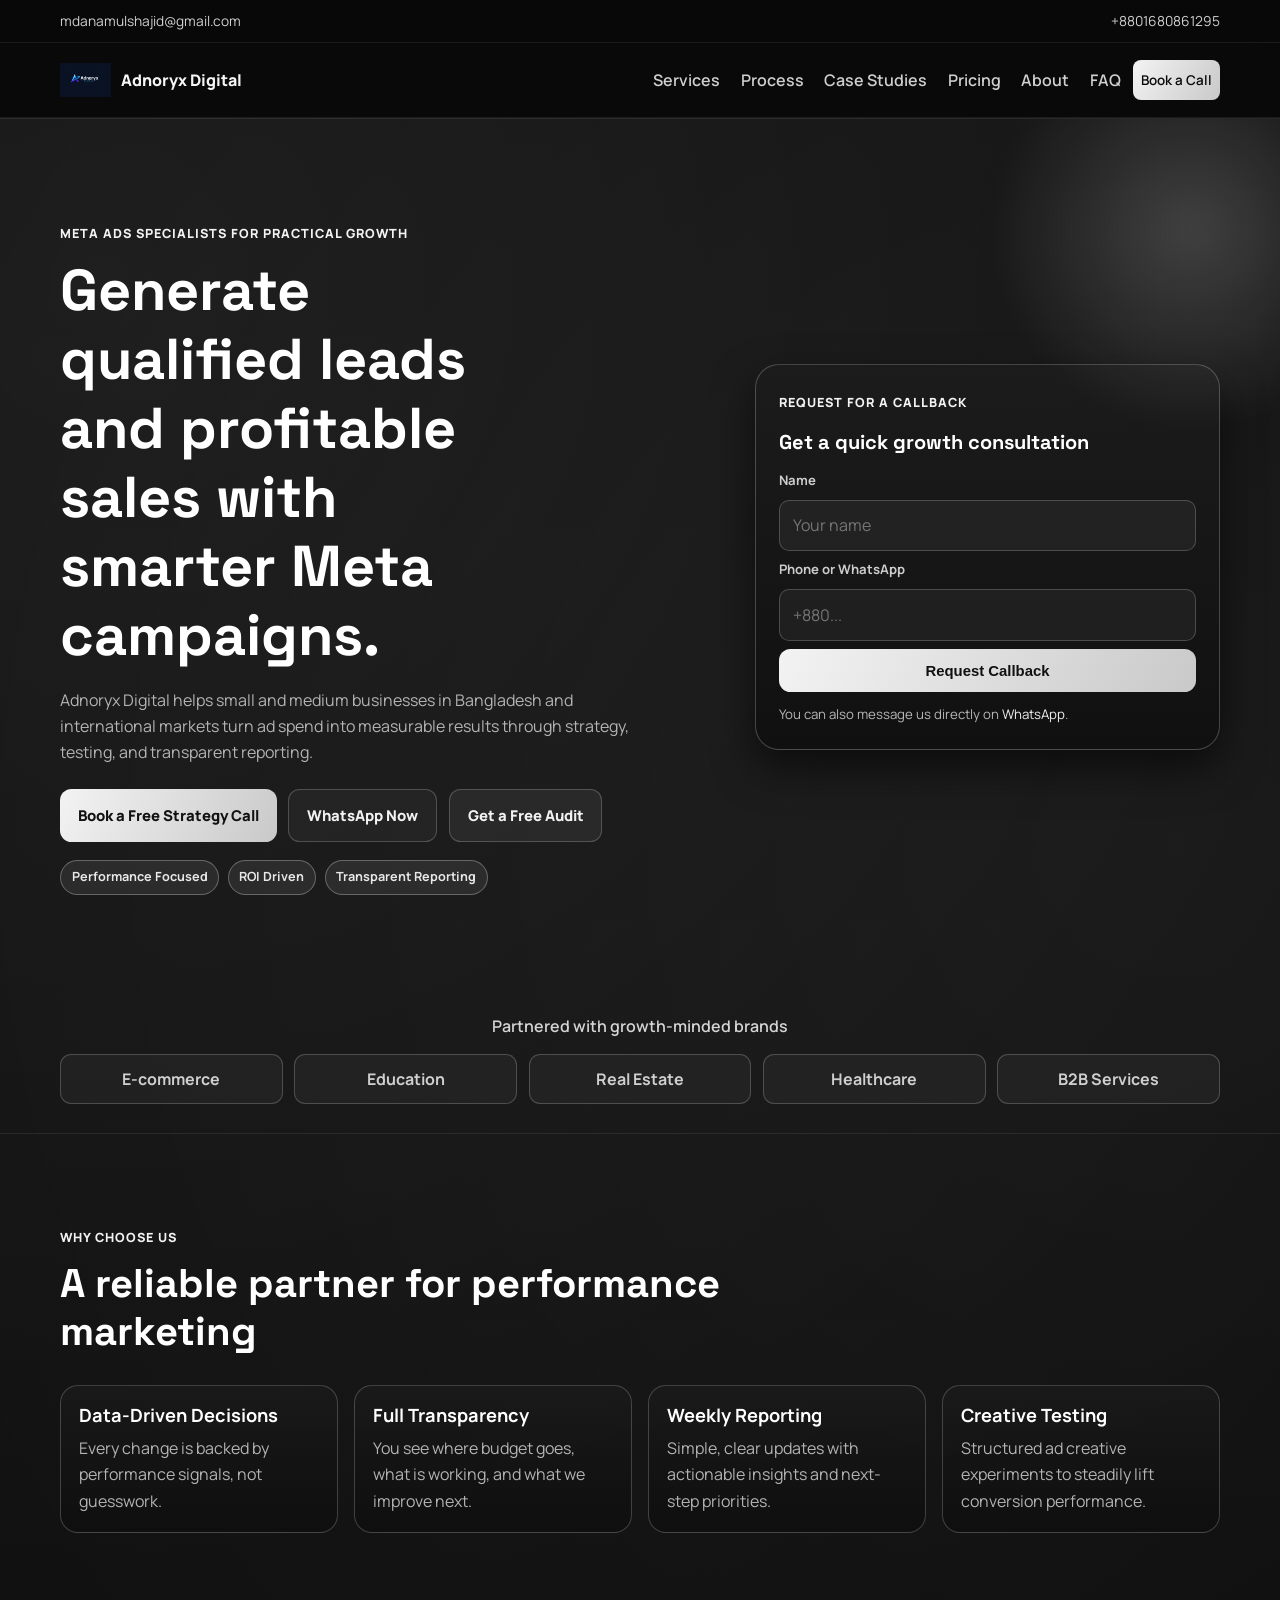
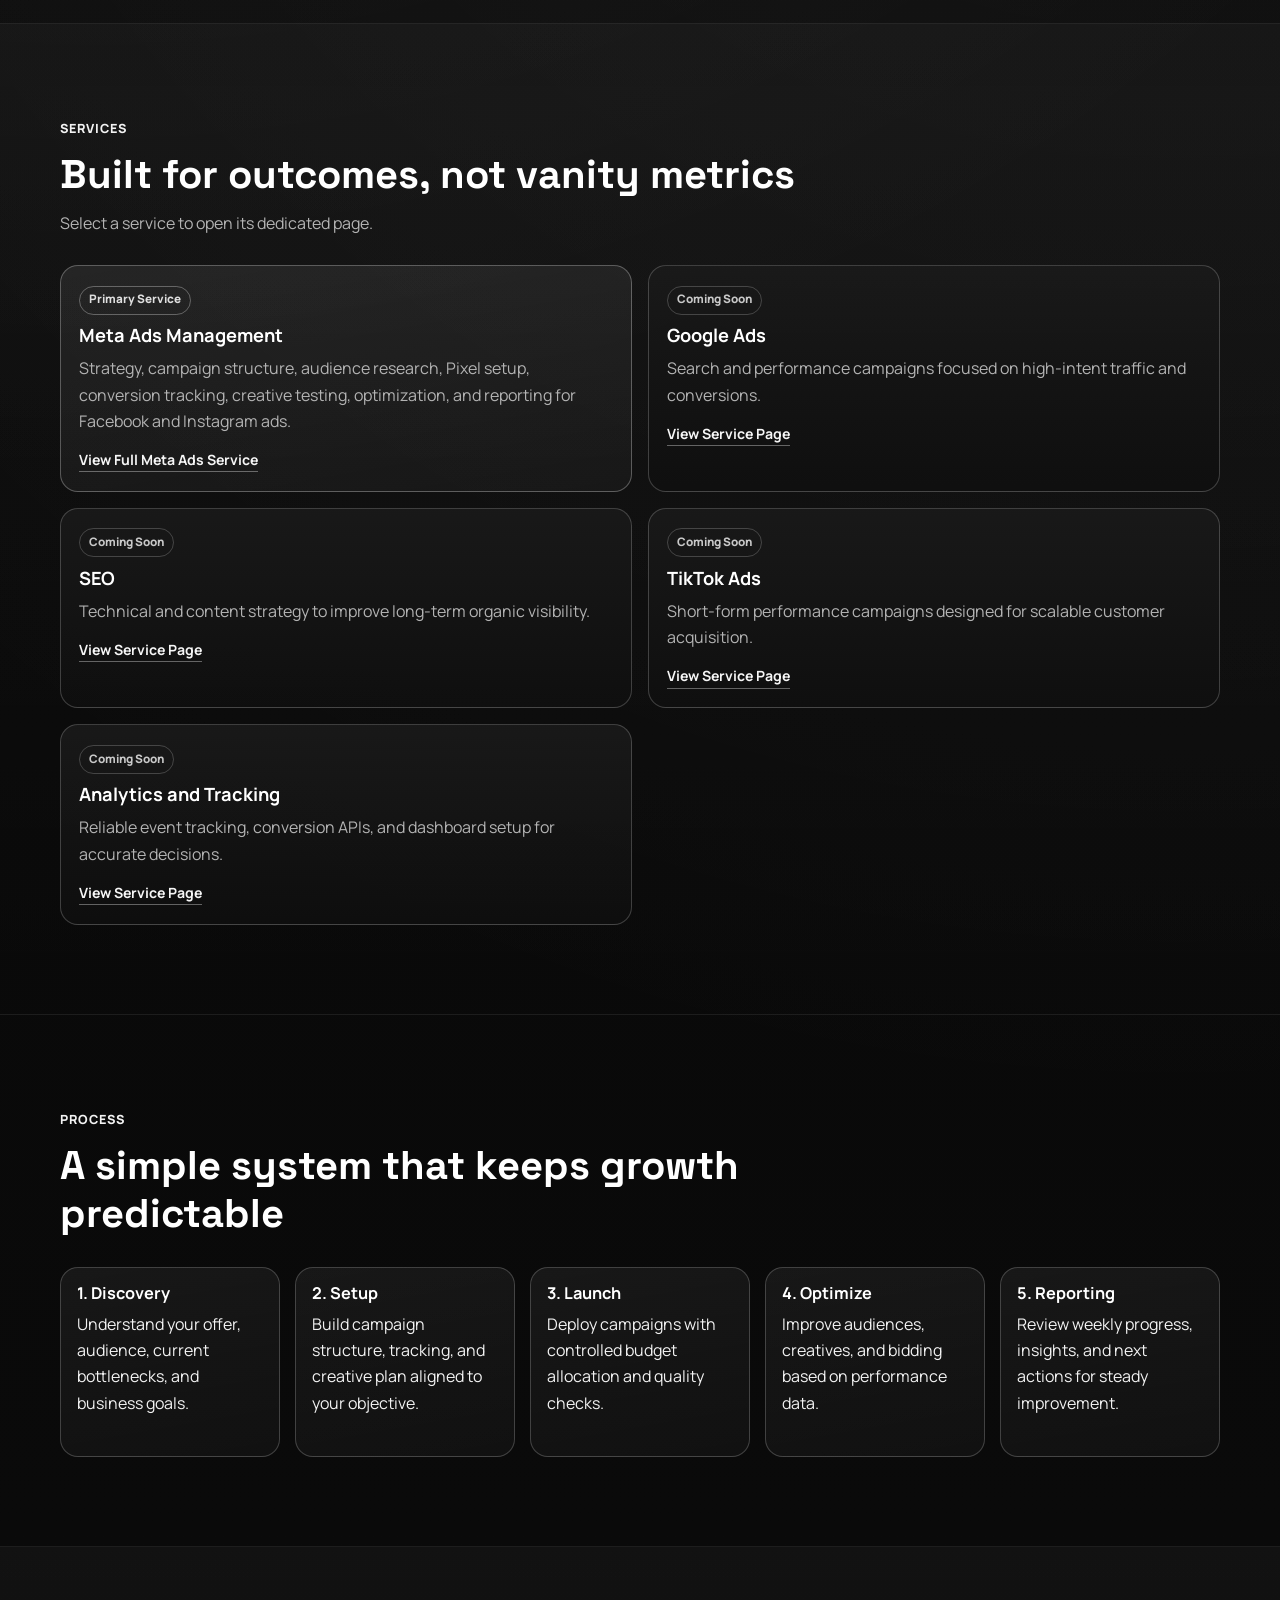
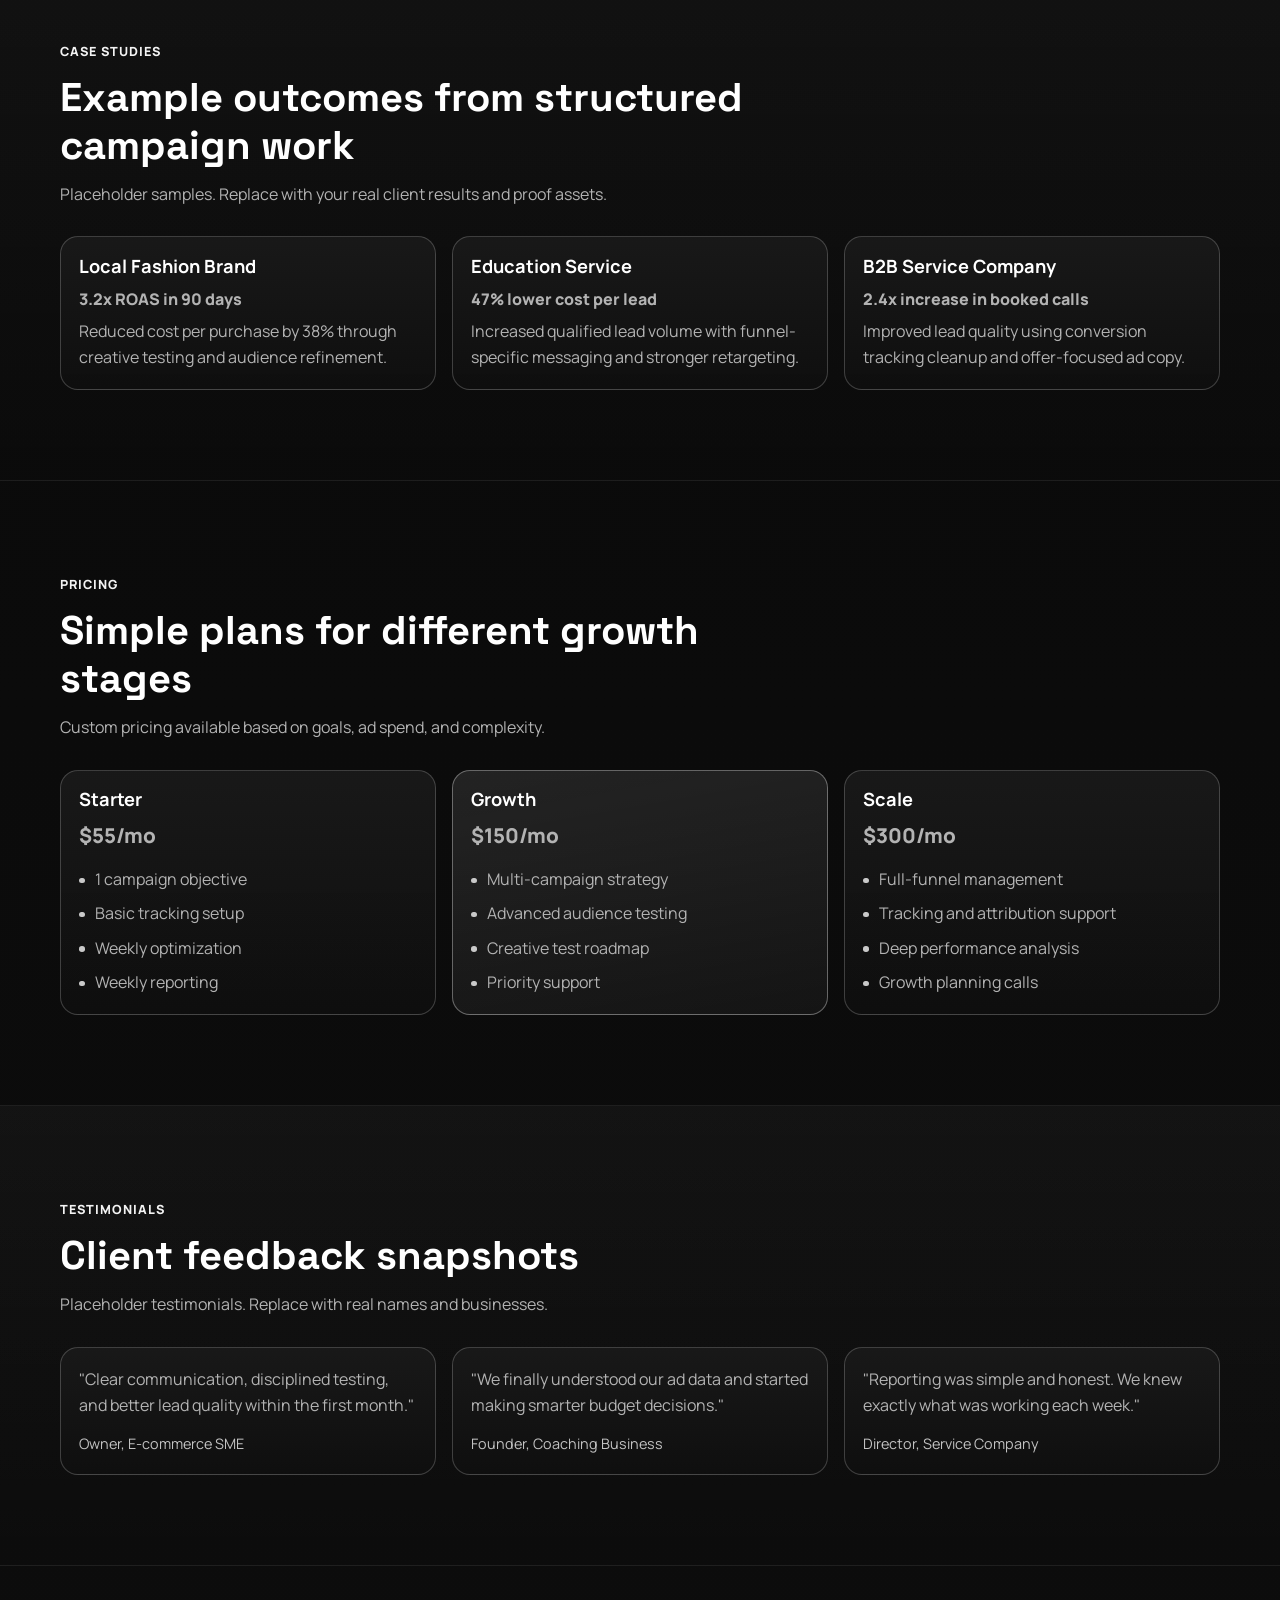
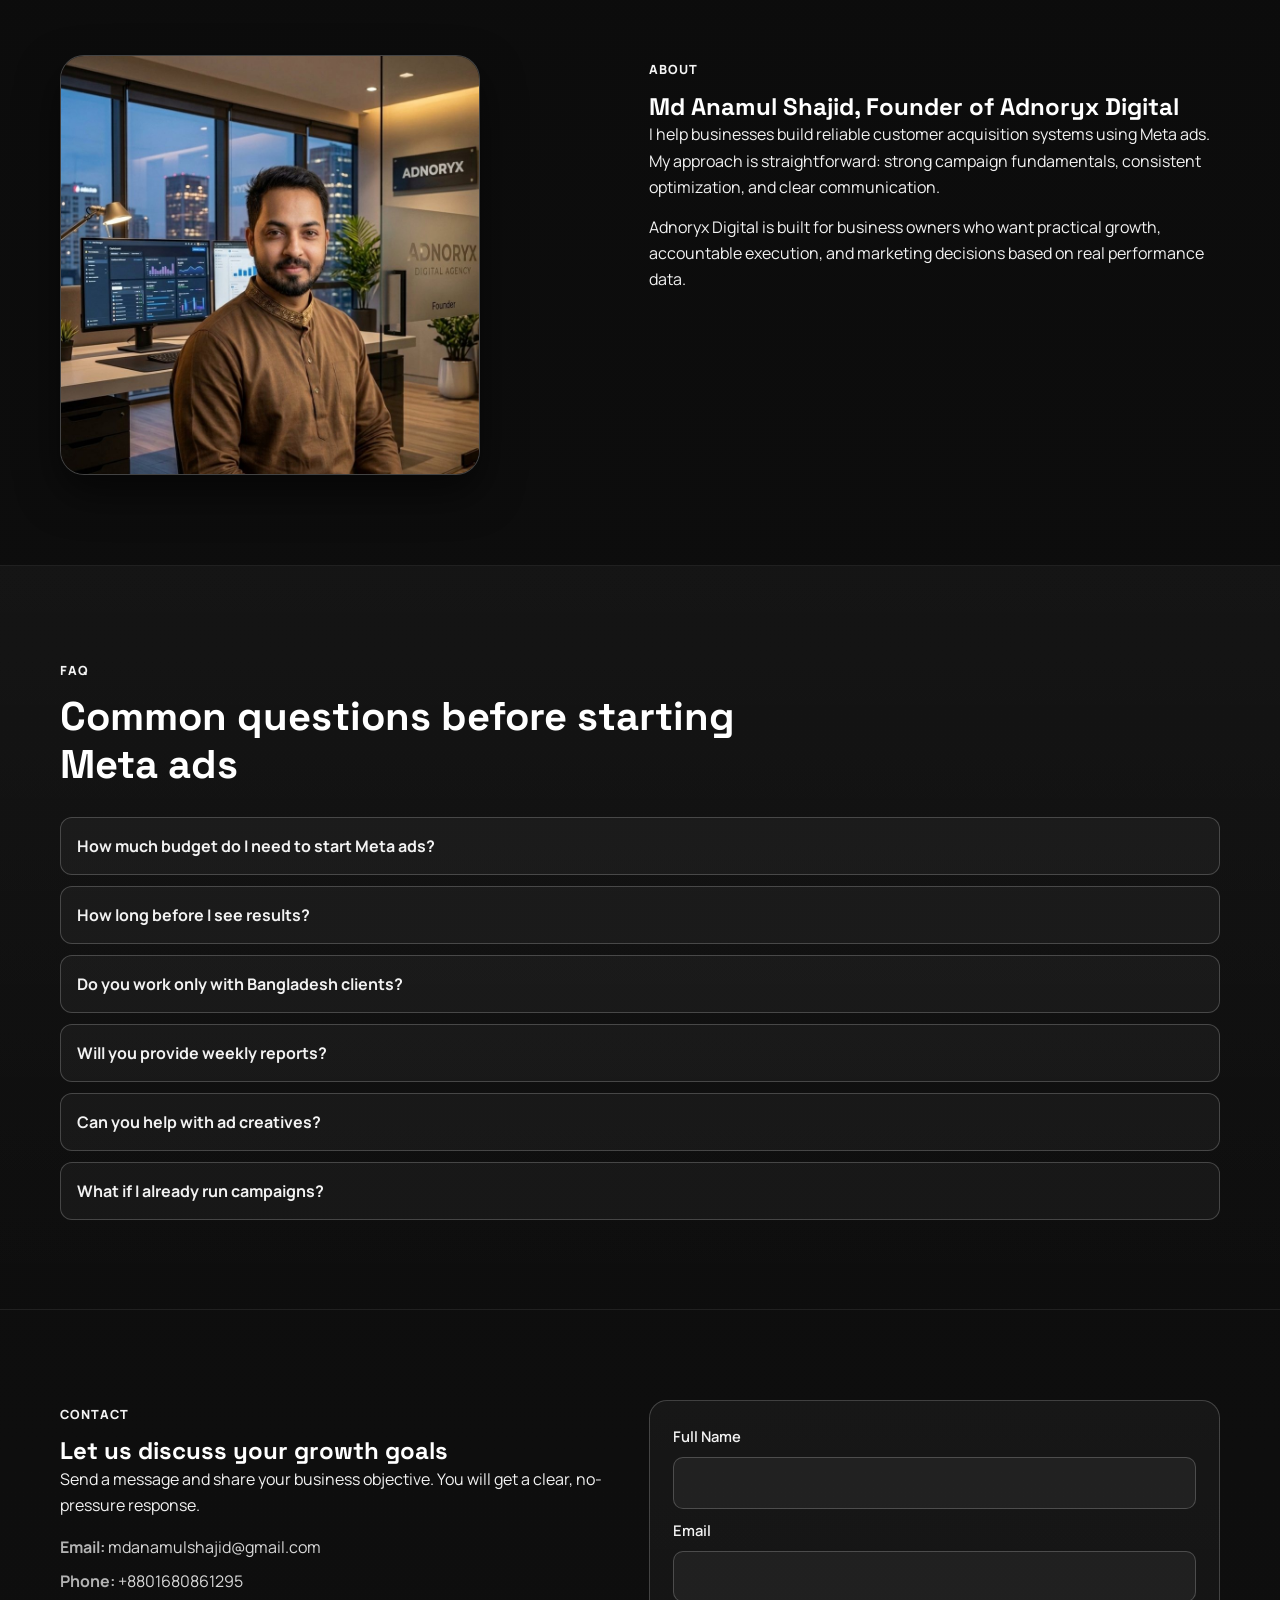
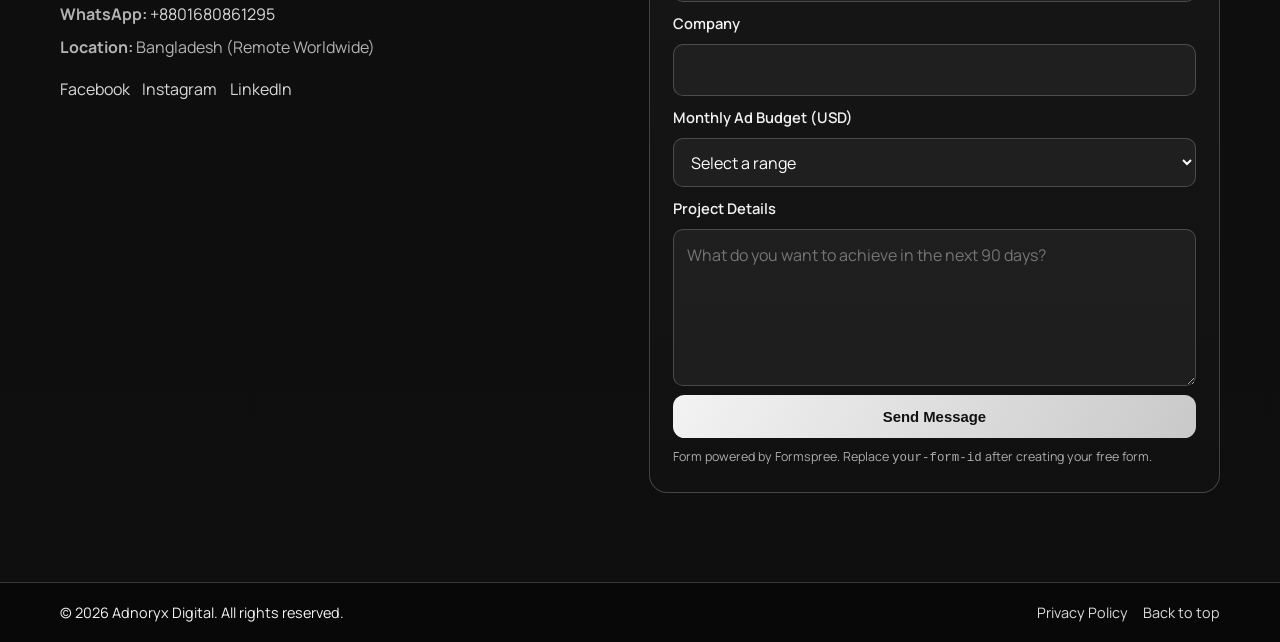
==== commit 1f5e3504: "Finalize website updates: SEO, pages, assets, and deployment prep" ====
--- a/docs/index.html
+++ b/docs/index.html
@@ -7,22 +7,29 @@
   <meta name="description" content="Adnoryx Digital helps businesses in Bangladesh and worldwide grow with data-driven Meta ads, clear reporting, and practical growth strategy." />
   <meta name="keywords" content="Meta Ads agency, Facebook ads, Instagram ads, digital marketing Bangladesh, lead generation" />
   <meta name="author" content="Md Anamul Shajid" />
+  <meta name="robots" content="index, follow, max-image-preview:large, max-snippet:-1, max-video-preview:-1" />
+  <meta name="googlebot" content="index, follow, max-image-preview:large, max-snippet:-1, max-video-preview:-1" />
   <meta name="theme-color" content="#0a0a0a" />
 
   <link rel="canonical" href="https://shajidanam.github.io/AdnoryxDigital/" />
+  <link rel="alternate" hreflang="en" href="https://shajidanam.github.io/AdnoryxDigital/" />
+  <link rel="alternate" hreflang="x-default" href="https://shajidanam.github.io/AdnoryxDigital/" />
   <link rel="icon" type="image/svg+xml" href="assets/favicon.svg" />
   <link rel="manifest" href="site.webmanifest" />
 
   <meta property="og:type" content="website" />
+  <meta property="og:site_name" content="Adnoryx Digital" />
+  <meta property="og:locale" content="en_US" />
   <meta property="og:title" content="Adnoryx Digital | Meta Ads Agency for Leads and Sales" />
   <meta property="og:description" content="Scale your business with high-intent Meta ad campaigns, creative testing, and transparent weekly reporting." />
   <meta property="og:url" content="https://shajidanam.github.io/AdnoryxDigital/" />
-  <meta property="og:image" content="https://shajidanam.github.io/AdnoryxDigital/assets/og-image.svg" />
+  <meta property="og:image" content="https://shajidanam.github.io/AdnoryxDigital/assets/og-image.png" />
 
   <meta name="twitter:card" content="summary_large_image" />
   <meta name="twitter:title" content="Adnoryx Digital | Meta Ads Agency" />
   <meta name="twitter:description" content="Meta ads that focus on qualified leads, better ROI, and measurable growth." />
-  <meta name="twitter:image" content="https://shajidanam.github.io/AdnoryxDigital/assets/og-image.svg" />
+  <meta name="twitter:url" content="https://shajidanam.github.io/AdnoryxDigital/" />
+  <meta name="twitter:image" content="https://shajidanam.github.io/AdnoryxDigital/assets/og-image.png" />
 
   <link rel="preconnect" href="https://fonts.googleapis.com" />
   <link rel="preconnect" href="https://fonts.gstatic.com" crossorigin />
@@ -57,17 +64,108 @@
   <script type="application/ld+json">
     {
       "@context": "https://schema.org",
-      "@type": "Organization",
-      "name": "Adnoryx Digital",
-      "url": "https://shajidanam.github.io/AdnoryxDigital/",
-      "founder": "Md Anamul Shajid",
-      "description": "Performance-focused digital marketing agency specializing in Meta ads.",
-      "email": "mdanamulshajid@gmail.com",
-      "telephone": "+8801680861295",
-      "sameAs": [
-        "https://www.facebook.com/",
-        "https://www.linkedin.com/",
-        "https://www.instagram.com/"
+      "@graph": [
+        {
+          "@type": "ProfessionalService",
+          "@id": "https://shajidanam.github.io/AdnoryxDigital/#organization",
+          "name": "Adnoryx Digital",
+          "url": "https://shajidanam.github.io/AdnoryxDigital/",
+          "logo": "https://shajidanam.github.io/AdnoryxDigital/assets/adnoryx-logo.png",
+          "image": "https://shajidanam.github.io/AdnoryxDigital/assets/og-image.png",
+          "description": "Performance-focused digital marketing agency specializing in Meta ads for lead generation, sales, and ROI growth.",
+          "founder": {
+            "@type": "Person",
+            "name": "Md Anamul Shajid"
+          },
+          "email": "mailto:mdanamulshajid@gmail.com",
+          "telephone": "+8801680861295",
+          "areaServed": [
+            {
+              "@type": "Country",
+              "name": "Bangladesh"
+            },
+            {
+              "@type": "Place",
+              "name": "Worldwide"
+            }
+          ],
+          "serviceType": [
+            "Meta Ads Management",
+            "Facebook Ads",
+            "Instagram Ads",
+            "Pixel Setup",
+            "Conversion Tracking"
+          ],
+          "sameAs": [
+            "https://www.facebook.com/",
+            "https://www.linkedin.com/",
+            "https://www.instagram.com/"
+          ]
+        },
+        {
+          "@type": "WebSite",
+          "@id": "https://shajidanam.github.io/AdnoryxDigital/#website",
+          "url": "https://shajidanam.github.io/AdnoryxDigital/",
+          "name": "Adnoryx Digital",
+          "inLanguage": "en",
+          "publisher": {
+            "@id": "https://shajidanam.github.io/AdnoryxDigital/#organization"
+          }
+        },
+        {
+          "@type": "FAQPage",
+          "@id": "https://shajidanam.github.io/AdnoryxDigital/#faq",
+          "mainEntity": [
+            {
+              "@type": "Question",
+              "name": "How much budget do I need to start Meta ads?",
+              "acceptedAnswer": {
+                "@type": "Answer",
+                "text": "Many businesses start with $300 to $1,000 per month in ad spend. The right budget depends on your market, goal, and funnel quality."
+              }
+            },
+            {
+              "@type": "Question",
+              "name": "How long before I see results?",
+              "acceptedAnswer": {
+                "@type": "Answer",
+                "text": "You can see early performance signals within the first 2 to 4 weeks. Stronger, more stable results usually build over 60 to 90 days."
+              }
+            },
+            {
+              "@type": "Question",
+              "name": "Do you work only with Bangladesh clients?",
+              "acceptedAnswer": {
+                "@type": "Answer",
+                "text": "No. We support both Bangladesh-based businesses and international clients with remote collaboration."
+              }
+            },
+            {
+              "@type": "Question",
+              "name": "Will you provide weekly reports?",
+              "acceptedAnswer": {
+                "@type": "Answer",
+                "text": "Yes. You receive weekly updates with KPI trends, insights, and next actions in simple language."
+              }
+            },
+            {
+              "@type": "Question",
+              "name": "Can you help with ad creatives?",
+              "acceptedAnswer": {
+                "@type": "Answer",
+                "text": "Yes. We provide creative direction, test plans, and messaging guidance to improve conversion performance."
+              }
+            },
+            {
+              "@type": "Question",
+              "name": "What if I already run campaigns?",
+              "acceptedAnswer": {
+                "@type": "Answer",
+                "text": "We can audit your current account, identify waste, and improve structure, tracking, and optimization workflow."
+              }
+            }
+          ]
+        }
       ]
     }
   </script>
@@ -357,7 +455,7 @@
     <section class="section" id="about" aria-labelledby="about-heading">
       <div class="container about-grid">
         <div class="about-image reveal">
-          <img src="assets/anamul-shajid.png" width="420" height="420" loading="lazy" alt="Md Anamul Shajid, Founder of Adnoryx Digital" />
+          <img src="assets/anamul-shajid.jpg" width="420" height="420" loading="lazy" alt="Md Anamul Shajid, Founder of Adnoryx Digital" />
         </div>
         <div class="about-content reveal">
           <p class="eyebrow">About</p>
@@ -463,7 +561,10 @@
   <footer class="site-footer">
     <div class="container footer-wrap">
       <p>&copy; <span id="year"></span> Adnoryx Digital. All rights reserved.</p>
-      <a href="#top" class="back-to-top">Back to top</a>
+      <div class="footer-links">
+        <a href="privacy-policy.html" class="back-to-top">Privacy Policy</a>
+        <a href="#top" class="back-to-top">Back to top</a>
+      </div>
     </div>
   </footer>
 
@@ -472,3 +573,4 @@
 </html>
 
 
+
--- a/docs/styles.css
+++ b/docs/styles.css
@@ -796,8 +796,35 @@
   font-size: 0.9rem;
 }
 
+.footer-links {
+  display: inline-flex;
+  align-items: center;
+  gap: 0.95rem;
+}
+
 .back-to-top {
   color: #d9d9d9;
+}
+
+.policy-wrap {
+  max-width: 980px;
+  margin-inline: auto;
+}
+
+.policy-meta {
+  color: var(--muted);
+  margin-top: 0.6rem;
+  font-size: 0.92rem;
+}
+
+.policy-stack {
+  margin-top: 1rem;
+  display: grid;
+  gap: 1rem;
+}
+
+.policy-stack .card h3 {
+  margin-bottom: 0.55rem;
 }
 
 .reveal {
@@ -925,6 +952,11 @@
   .logo-text {
     display: none;
   }
+
+  .footer-wrap {
+    flex-direction: column;
+    text-align: center;
+  }
 }
 
 @media (prefers-reduced-motion: reduce) {
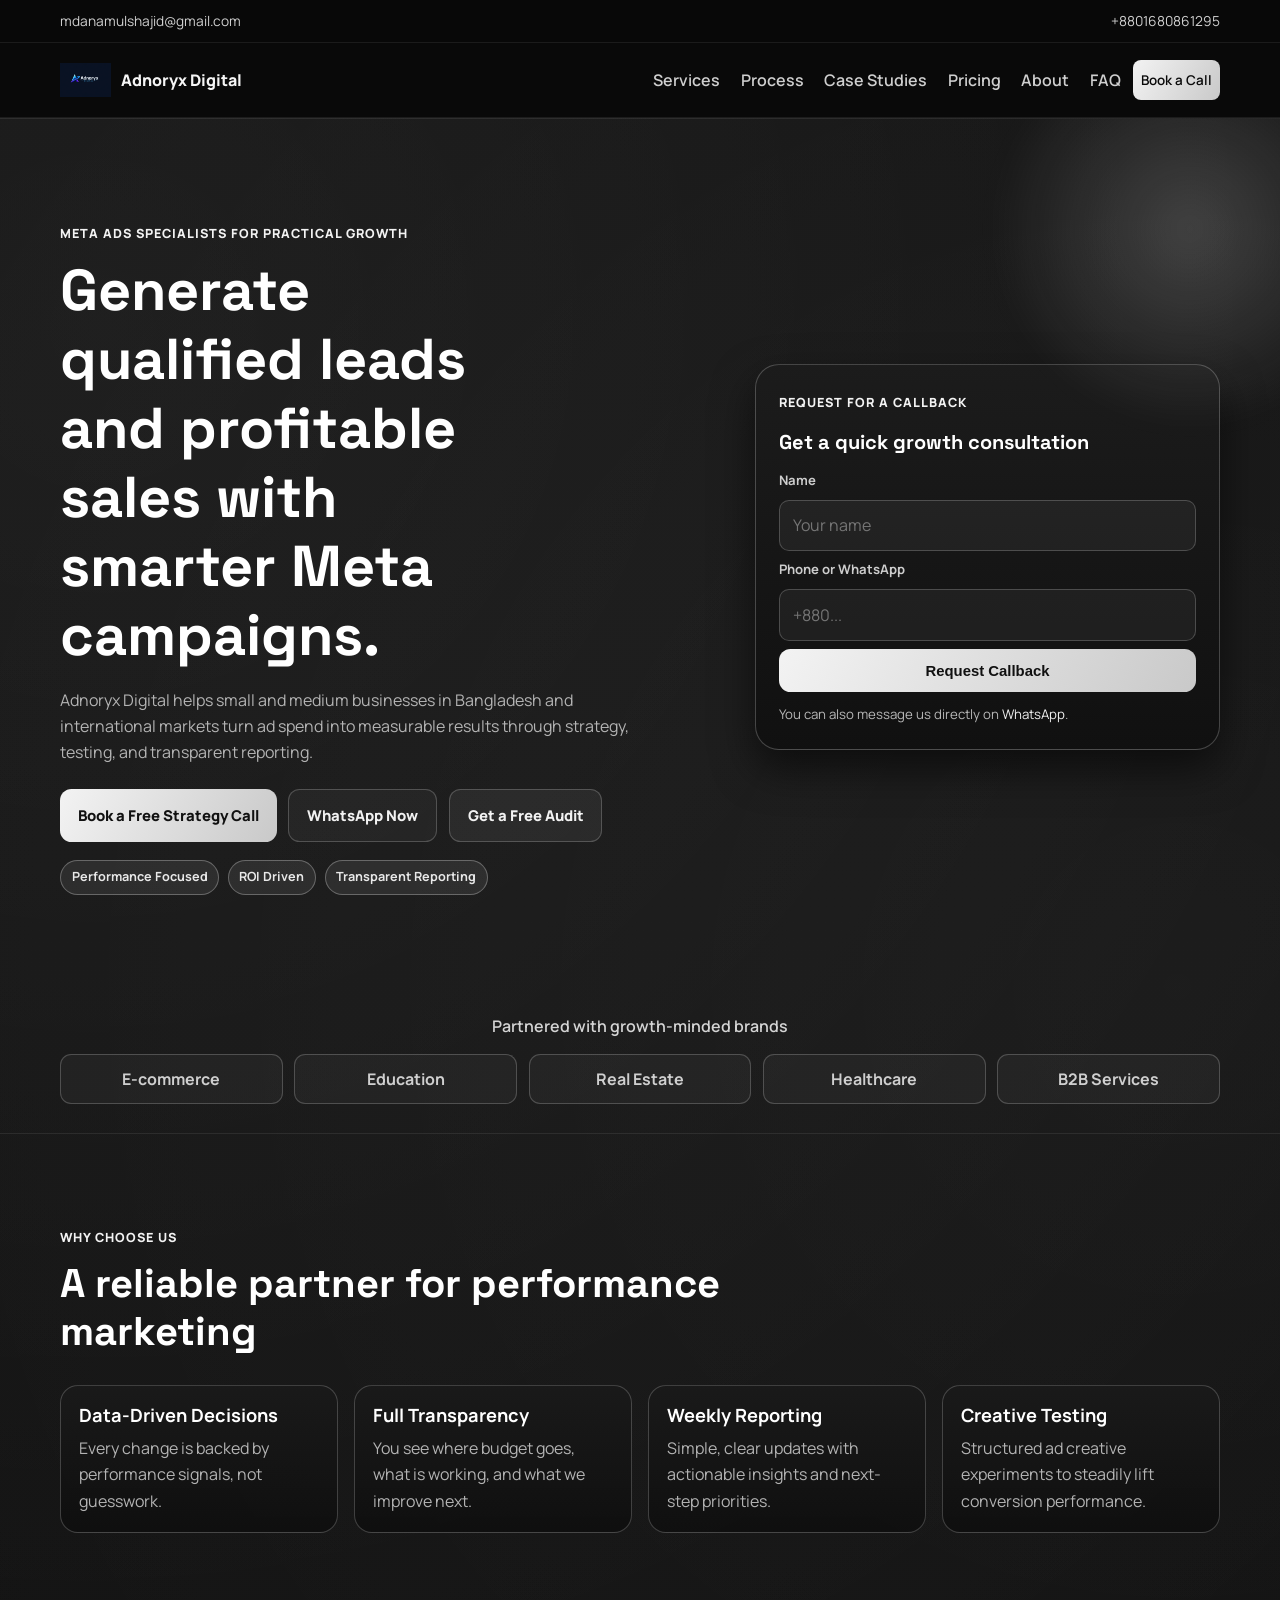
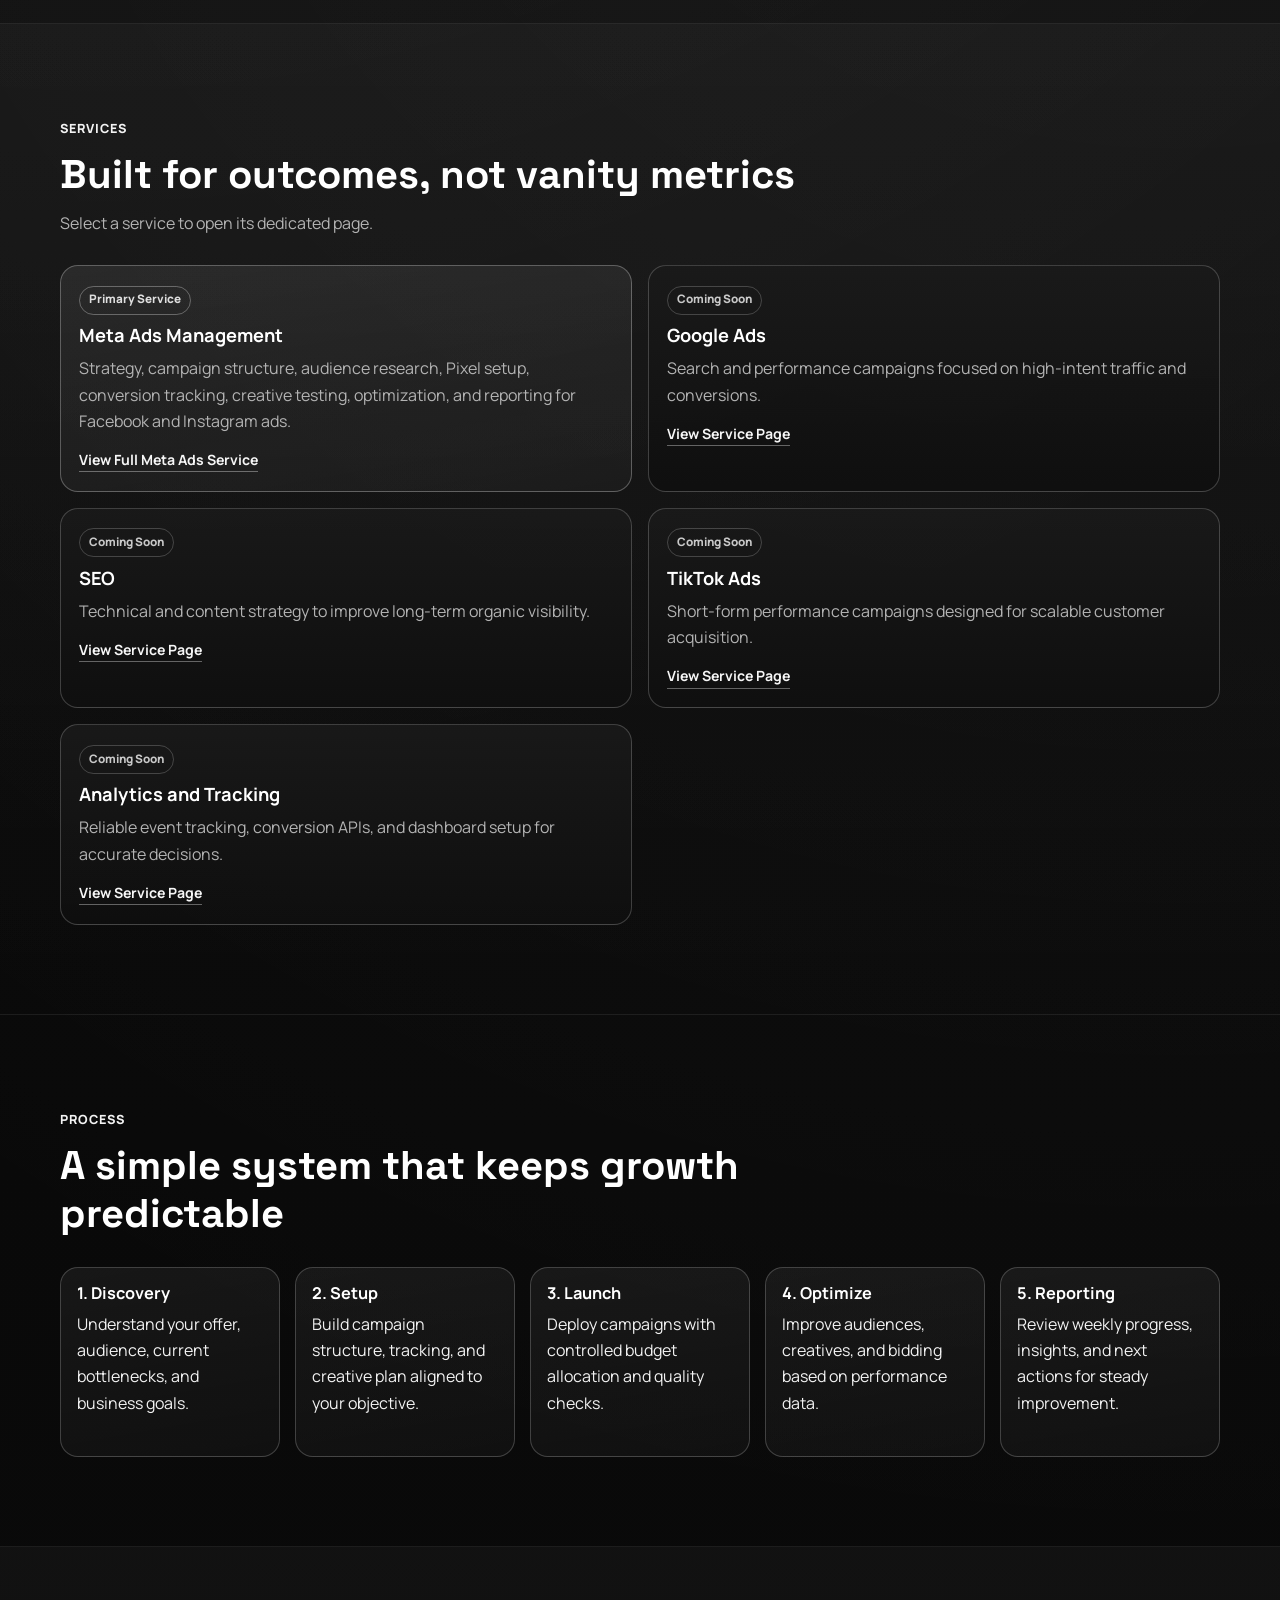
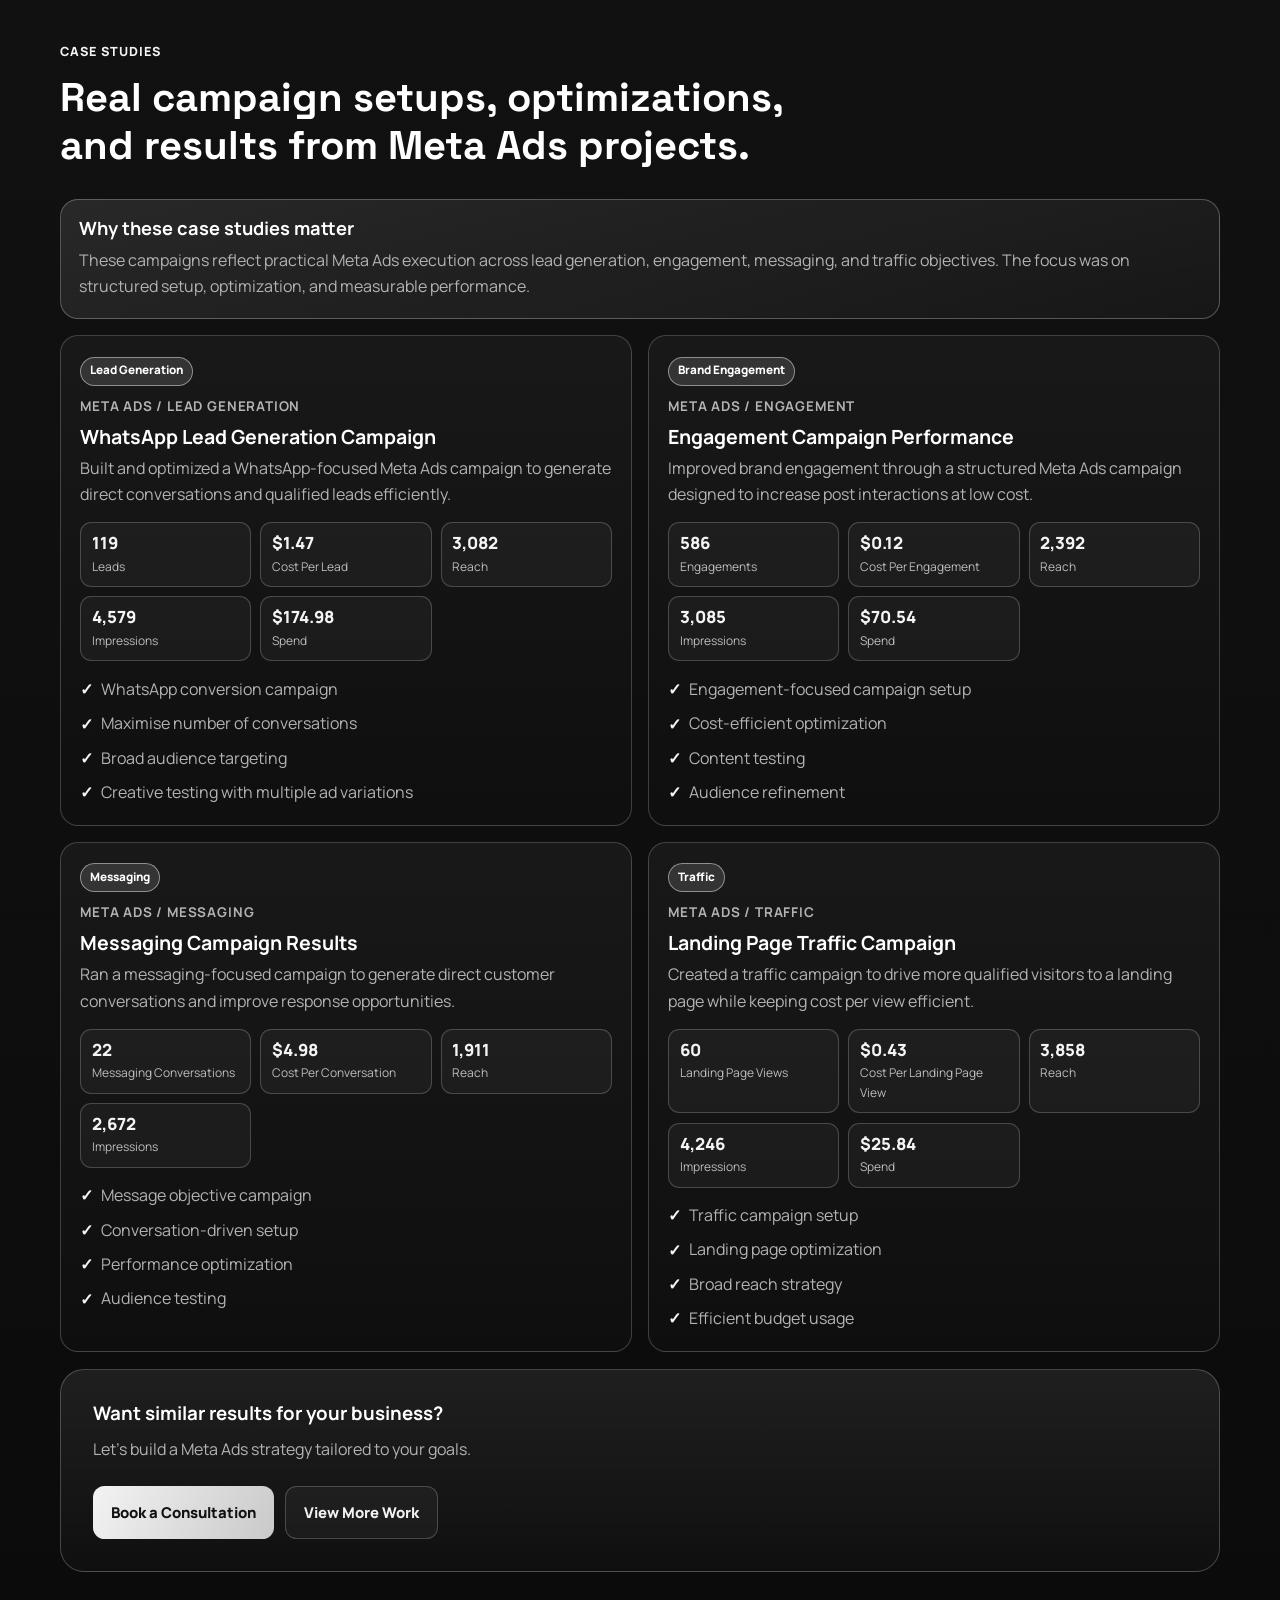
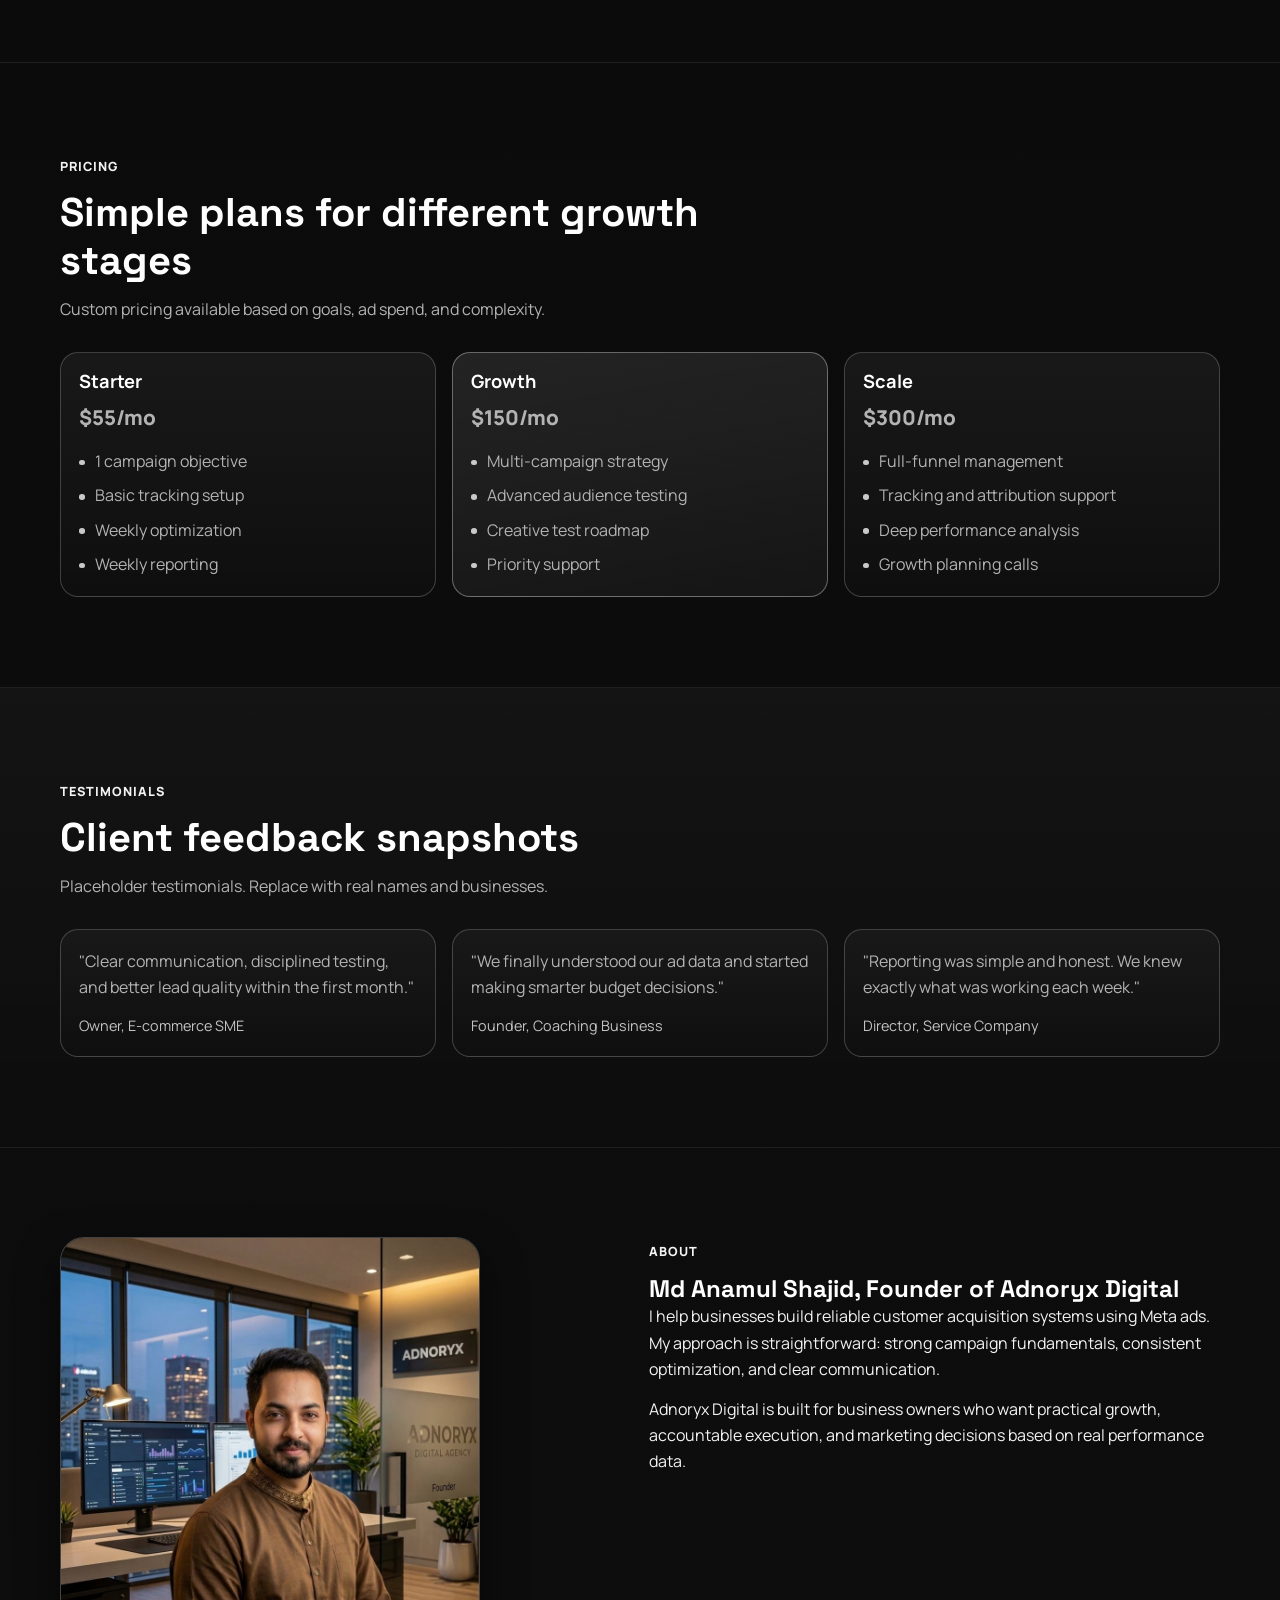
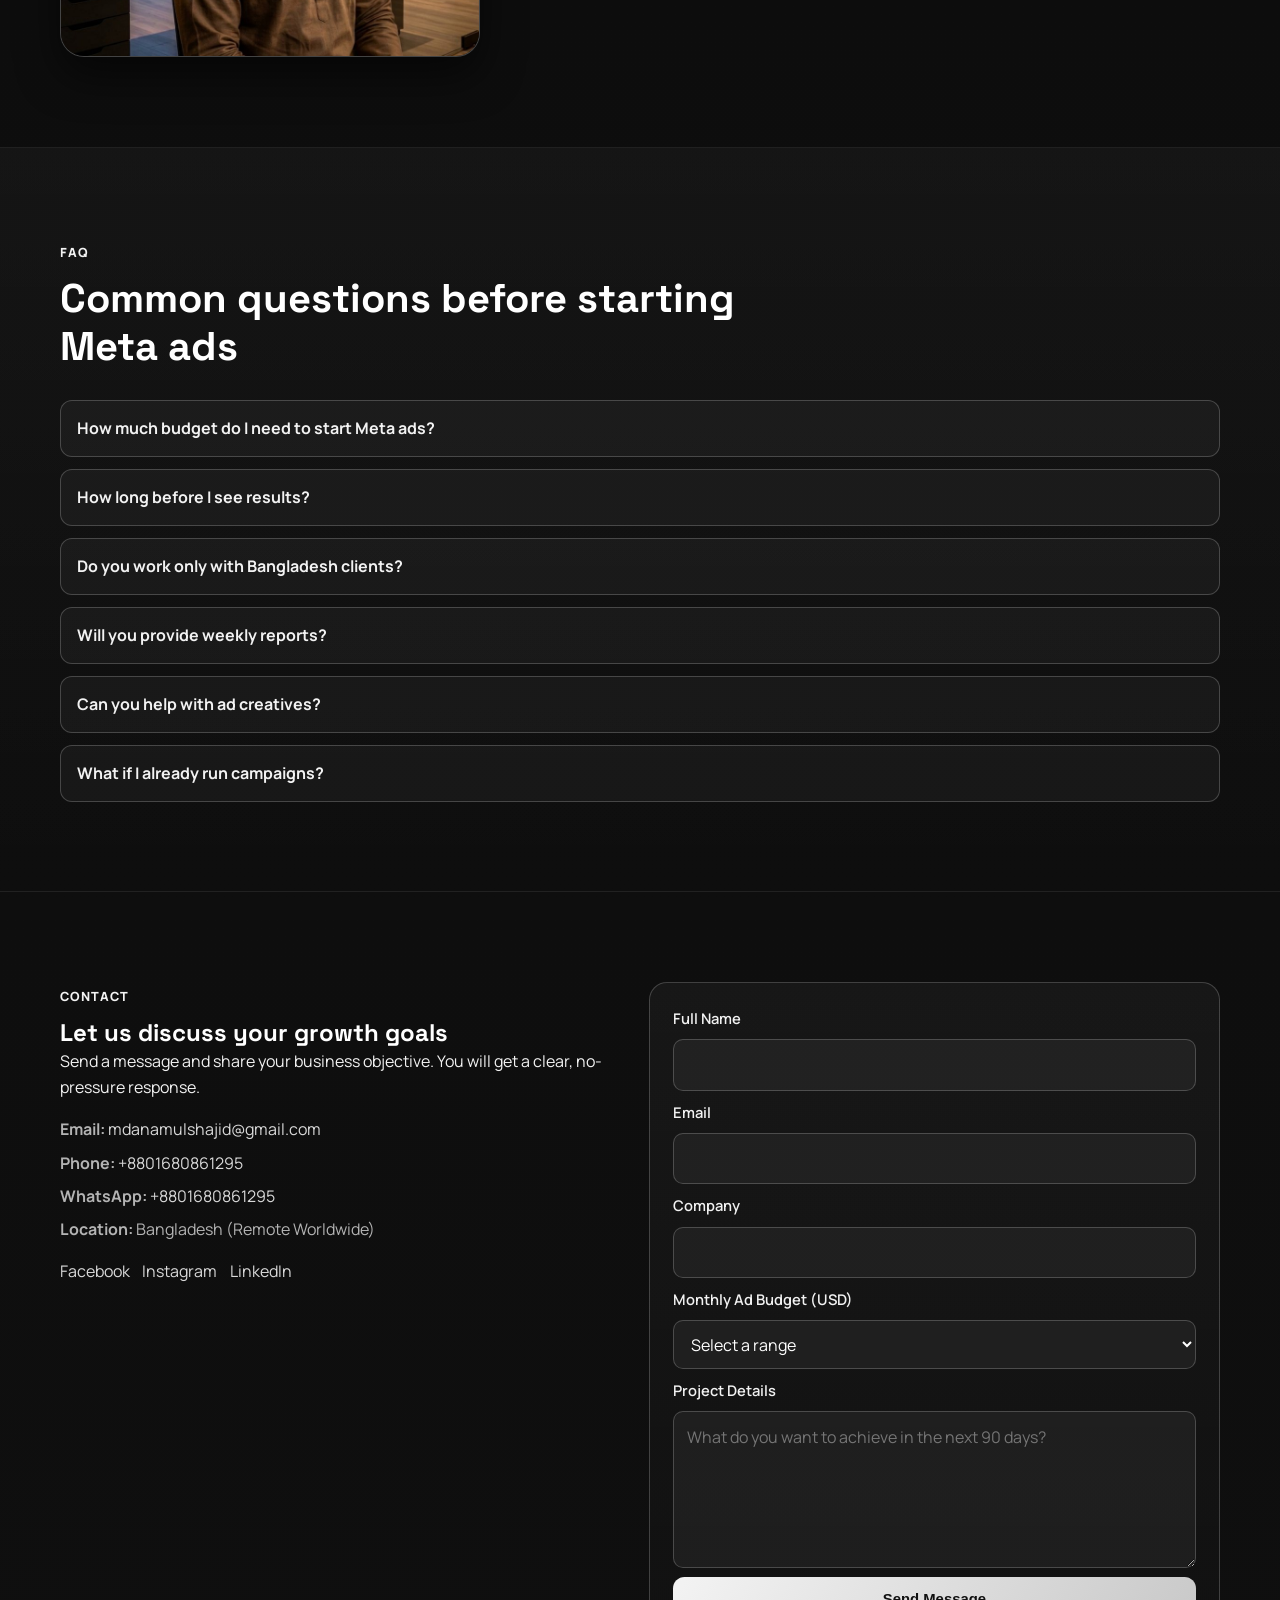
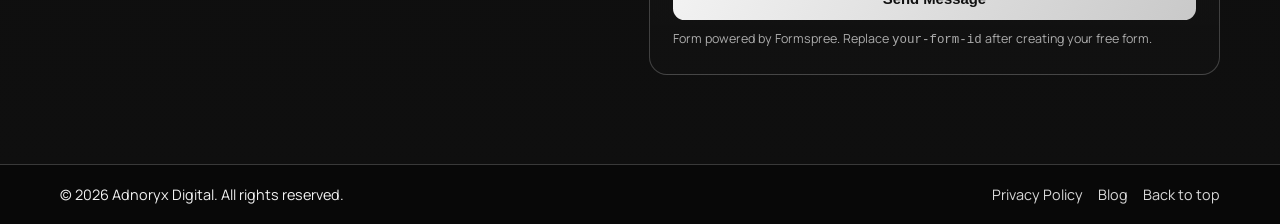
==== commit 7351e67a: "Add blog page and upgrade case studies with real Meta Ads results" ====
--- a/docs/index.html
+++ b/docs/index.html
@@ -363,25 +363,110 @@
       <div class="container">
         <div class="section-head reveal">
           <p class="eyebrow">Case Studies</p>
-          <h2 id="case-studies-heading">Example outcomes from structured campaign work</h2>
-          <p class="muted">Placeholder samples. Replace with your real client results and proof assets.</p>
-        </div>
-        <div class="card-grid three">
-          <article class="card reveal">
-            <h3>Local Fashion Brand</h3>
-            <p class="metric">3.2x ROAS in 90 days</p>
-            <p>Reduced cost per purchase by 38% through creative testing and audience refinement.</p>
-          </article>
-          <article class="card reveal">
-            <h3>Education Service</h3>
-            <p class="metric">47% lower cost per lead</p>
-            <p>Increased qualified lead volume with funnel-specific messaging and stronger retargeting.</p>
-          </article>
-          <article class="card reveal">
-            <h3>B2B Service Company</h3>
-            <p class="metric">2.4x increase in booked calls</p>
-            <p>Improved lead quality using conversion tracking cleanup and offer-focused ad copy.</p>
-          </article>
+          <h2 id="case-studies-heading">Real campaign setups, optimizations, and results from Meta Ads projects.</h2>
+        </div>
+
+        <article class="card case-trust reveal" aria-label="Why these case studies matter">
+          <h3>Why these case studies matter</h3>
+          <p>These campaigns reflect practical Meta Ads execution across lead generation, engagement, messaging, and traffic objectives. The focus was on structured setup, optimization, and measurable performance.</p>
+        </article>
+
+        <div class="case-grid">
+          <article class="card case-card reveal">
+            <span class="tag case-badge">Lead Generation</span>
+            <p class="case-category">Meta Ads / Lead Generation</p>
+            <h3>WhatsApp Lead Generation Campaign</h3>
+            <p>Built and optimized a WhatsApp-focused Meta Ads campaign to generate direct conversations and qualified leads efficiently.</p>
+
+            <div class="case-metrics">
+              <div class="case-metric"><span class="case-value">119</span><span class="case-label">Leads</span></div>
+              <div class="case-metric"><span class="case-value">$1.47</span><span class="case-label">Cost Per Lead</span></div>
+              <div class="case-metric"><span class="case-value">3,082</span><span class="case-label">Reach</span></div>
+              <div class="case-metric"><span class="case-value">4,579</span><span class="case-label">Impressions</span></div>
+              <div class="case-metric"><span class="case-value">$174.98</span><span class="case-label">Spend</span></div>
+            </div>
+
+            <ul class="check-list">
+              <li>WhatsApp conversion campaign</li>
+              <li>Maximise number of conversations</li>
+              <li>Broad audience targeting</li>
+              <li>Creative testing with multiple ad variations</li>
+            </ul>
+          </article>
+
+          <article class="card case-card reveal">
+            <span class="tag case-badge">Brand Engagement</span>
+            <p class="case-category">Meta Ads / Engagement</p>
+            <h3>Engagement Campaign Performance</h3>
+            <p>Improved brand engagement through a structured Meta Ads campaign designed to increase post interactions at low cost.</p>
+
+            <div class="case-metrics">
+              <div class="case-metric"><span class="case-value">586</span><span class="case-label">Engagements</span></div>
+              <div class="case-metric"><span class="case-value">$0.12</span><span class="case-label">Cost Per Engagement</span></div>
+              <div class="case-metric"><span class="case-value">2,392</span><span class="case-label">Reach</span></div>
+              <div class="case-metric"><span class="case-value">3,085</span><span class="case-label">Impressions</span></div>
+              <div class="case-metric"><span class="case-value">$70.54</span><span class="case-label">Spend</span></div>
+            </div>
+
+            <ul class="check-list">
+              <li>Engagement-focused campaign setup</li>
+              <li>Cost-efficient optimization</li>
+              <li>Content testing</li>
+              <li>Audience refinement</li>
+            </ul>
+          </article>
+
+          <article class="card case-card reveal">
+            <span class="tag case-badge">Messaging</span>
+            <p class="case-category">Meta Ads / Messaging</p>
+            <h3>Messaging Campaign Results</h3>
+            <p>Ran a messaging-focused campaign to generate direct customer conversations and improve response opportunities.</p>
+
+            <div class="case-metrics">
+              <div class="case-metric"><span class="case-value">22</span><span class="case-label">Messaging Conversations</span></div>
+              <div class="case-metric"><span class="case-value">$4.98</span><span class="case-label">Cost Per Conversation</span></div>
+              <div class="case-metric"><span class="case-value">1,911</span><span class="case-label">Reach</span></div>
+              <div class="case-metric"><span class="case-value">2,672</span><span class="case-label">Impressions</span></div>
+            </div>
+
+            <ul class="check-list">
+              <li>Message objective campaign</li>
+              <li>Conversation-driven setup</li>
+              <li>Performance optimization</li>
+              <li>Audience testing</li>
+            </ul>
+          </article>
+
+          <article class="card case-card reveal">
+            <span class="tag case-badge">Traffic</span>
+            <p class="case-category">Meta Ads / Traffic</p>
+            <h3>Landing Page Traffic Campaign</h3>
+            <p>Created a traffic campaign to drive more qualified visitors to a landing page while keeping cost per view efficient.</p>
+
+            <div class="case-metrics">
+              <div class="case-metric"><span class="case-value">60</span><span class="case-label">Landing Page Views</span></div>
+              <div class="case-metric"><span class="case-value">$0.43</span><span class="case-label">Cost Per Landing Page View</span></div>
+              <div class="case-metric"><span class="case-value">3,858</span><span class="case-label">Reach</span></div>
+              <div class="case-metric"><span class="case-value">4,246</span><span class="case-label">Impressions</span></div>
+              <div class="case-metric"><span class="case-value">$25.84</span><span class="case-label">Spend</span></div>
+            </div>
+
+            <ul class="check-list">
+              <li>Traffic campaign setup</li>
+              <li>Landing page optimization</li>
+              <li>Broad reach strategy</li>
+              <li>Efficient budget usage</li>
+            </ul>
+          </article>
+        </div>
+
+        <div class="cta-banner case-cta reveal">
+          <h3>Want similar results for your business?</h3>
+          <p>Let&apos;s build a Meta Ads strategy tailored to your goals.</p>
+          <div class="cta-group">
+            <a href="#contact" class="btn">Book a Consultation</a>
+            <a href="blog.html" class="btn btn-outline">View More Work</a>
+          </div>
         </div>
       </div>
     </section>
@@ -563,6 +648,7 @@
       <p>&copy; <span id="year"></span> Adnoryx Digital. All rights reserved.</p>
       <div class="footer-links">
         <a href="privacy-policy.html" class="back-to-top">Privacy Policy</a>
+        <a href="blog.html" class="back-to-top">Blog</a>
         <a href="#top" class="back-to-top">Back to top</a>
       </div>
     </div>
--- a/docs/styles.css
+++ b/docs/styles.css
@@ -540,6 +540,87 @@
   margin-bottom: 0.35rem;
 }
 
+.case-trust {
+  margin-bottom: 1rem;
+  border-color: rgba(255, 255, 255, 0.26);
+  background: linear-gradient(165deg, rgba(255, 255, 255, 0.1), rgba(255, 255, 255, 0.03));
+}
+
+.case-trust h3 {
+  margin-bottom: 0.45rem;
+}
+
+.case-grid {
+  display: grid;
+  gap: 1rem;
+}
+
+.case-card {
+  padding: 1.2rem;
+}
+
+.case-card h3 {
+  margin-bottom: 0.42rem;
+  font-size: 1.22rem;
+}
+
+.case-category {
+  margin-bottom: 0.48rem;
+  font-size: 0.84rem;
+  font-weight: 700;
+  text-transform: uppercase;
+  letter-spacing: 0.06em;
+  color: #cecece;
+}
+
+.case-badge {
+  margin-bottom: 0.6rem;
+  background: rgba(255, 255, 255, 0.12);
+  border-color: rgba(255, 255, 255, 0.45);
+  color: #ffffff;
+}
+
+.case-metrics {
+  margin-top: 0.9rem;
+  display: grid;
+  grid-template-columns: repeat(2, minmax(0, 1fr));
+  gap: 0.58rem;
+}
+
+.case-metric {
+  border: 1px solid rgba(255, 255, 255, 0.2);
+  border-radius: 0.7rem;
+  padding: 0.62rem 0.65rem;
+  background: rgba(255, 255, 255, 0.04);
+}
+
+.case-value {
+  display: block;
+  font-size: 1.05rem;
+  font-weight: 800;
+  color: #f4f4f4;
+  line-height: 1.2;
+}
+
+.case-label {
+  display: block;
+  margin-top: 0.2rem;
+  font-size: 0.75rem;
+  color: #bdbdbd;
+}
+
+.case-card .check-list {
+  margin-top: 0.9rem;
+}
+
+.case-card:hover .case-value {
+  color: #ffffff;
+}
+
+.case-cta {
+  margin-top: 1.1rem;
+}
+
 .pricing ul {
   margin-top: 0.82rem;
   display: grid;
@@ -827,6 +908,66 @@
   margin-bottom: 0.55rem;
 }
 
+.blog-wrap {
+  max-width: 980px;
+  margin-inline: auto;
+}
+
+.blog-post h1 {
+  font-size: clamp(1.9rem, 5vw, 3rem);
+  max-width: 22ch;
+}
+
+.blog-meta {
+  margin-top: 0.75rem;
+  color: var(--muted);
+  font-size: 0.92rem;
+}
+
+.blog-toc {
+  margin-top: 1rem;
+}
+
+.blog-toc h2 {
+  font-size: 1.2rem;
+  margin-bottom: 0.75rem;
+}
+
+.blog-toc a {
+  color: #ececec;
+  text-decoration: underline;
+  text-decoration-color: rgba(255, 255, 255, 0.35);
+  text-underline-offset: 2px;
+}
+
+.blog-content {
+  margin-top: 1rem;
+  display: grid;
+  gap: 1rem;
+}
+
+.blog-content section {
+  border: 1px solid var(--line);
+  border-radius: var(--radius-md);
+  padding: 1.1rem;
+  background: linear-gradient(180deg, rgba(255, 255, 255, 0.04), rgba(255, 255, 255, 0.01));
+}
+
+.blog-content h2 {
+  margin-bottom: 0.7rem;
+  font-size: clamp(1.15rem, 2.4vw, 1.6rem);
+}
+
+.blog-content p + p,
+.blog-content p + ul,
+.blog-content ul + p {
+  margin-top: 0.7rem;
+}
+
+.blog-cta {
+  margin-top: 1rem;
+}
+
 .reveal {
   opacity: 0;
   transform: translateY(20px);
@@ -887,6 +1028,14 @@
 
   .detail-grid {
     grid-template-columns: repeat(2, minmax(0, 1fr));
+  }
+
+  .case-grid {
+    grid-template-columns: repeat(2, minmax(0, 1fr));
+  }
+
+  .case-metrics {
+    grid-template-columns: repeat(3, minmax(0, 1fr));
   }
 }
 
